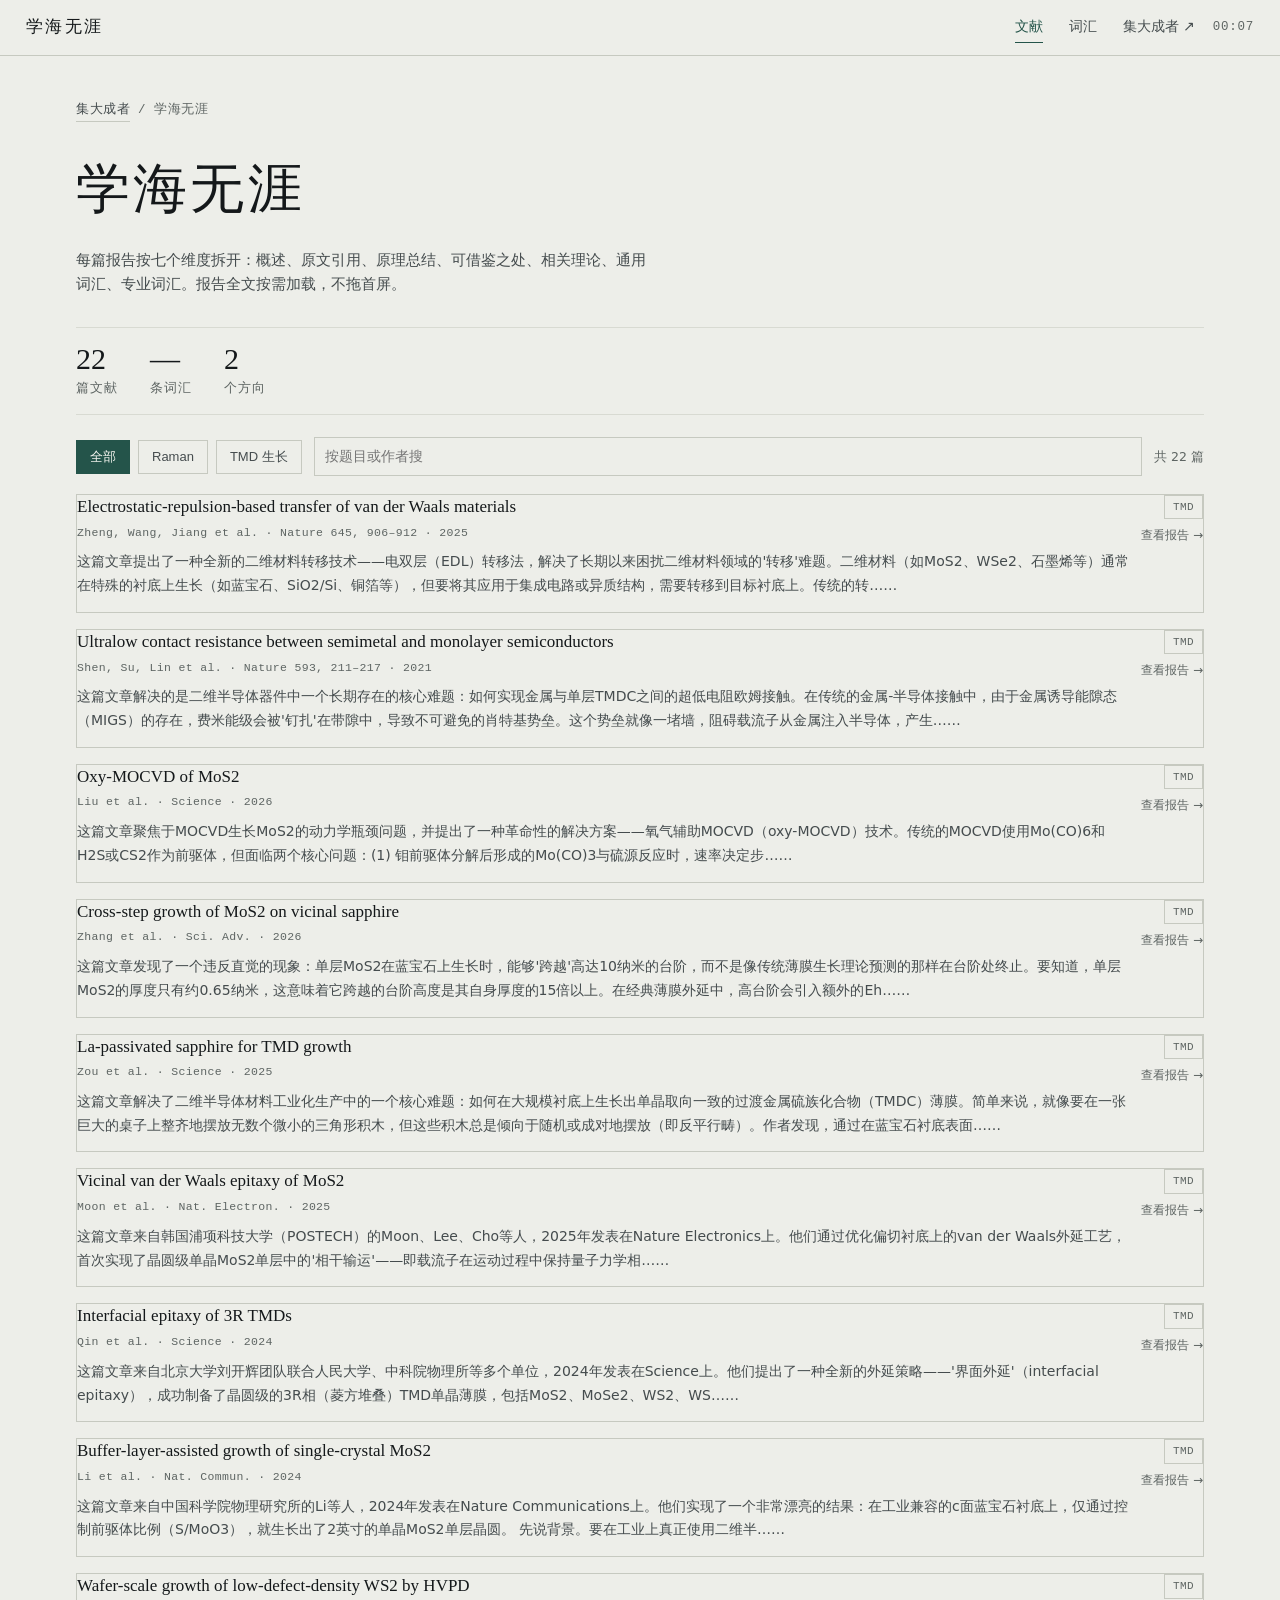
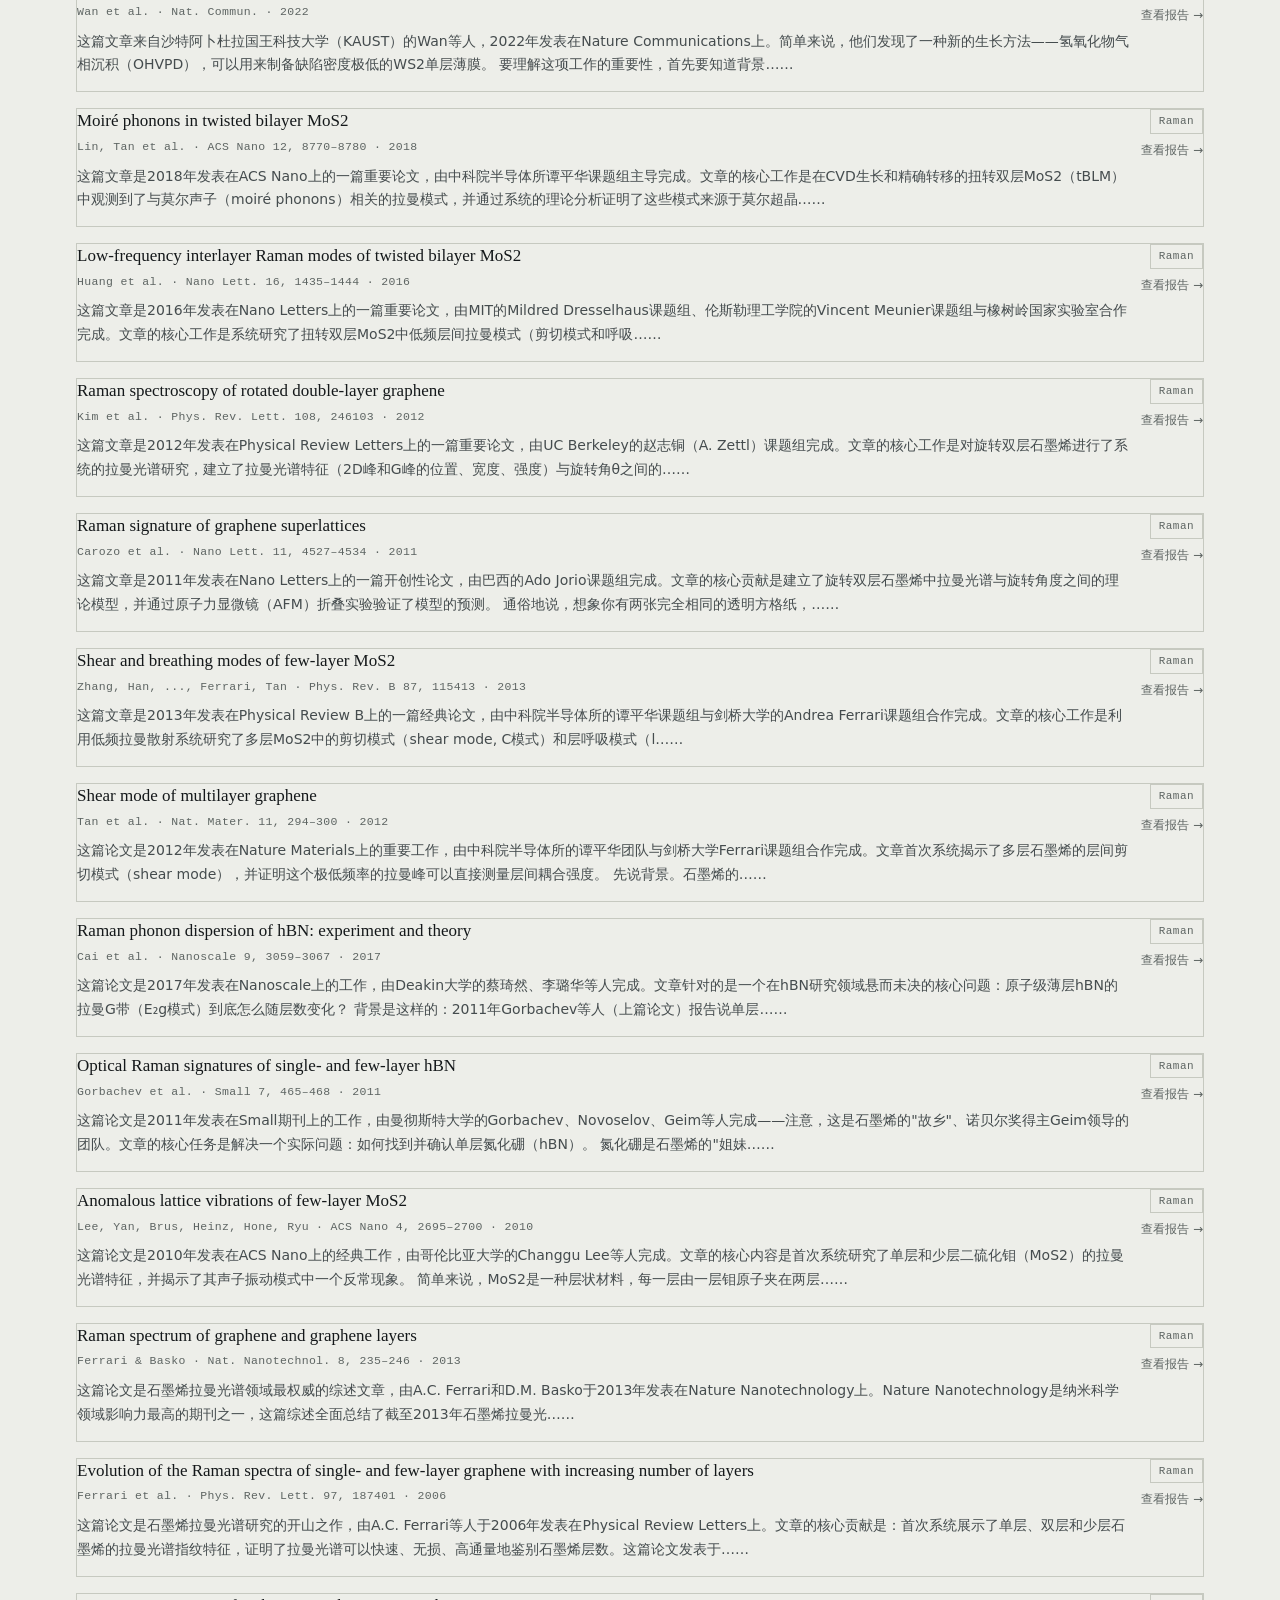
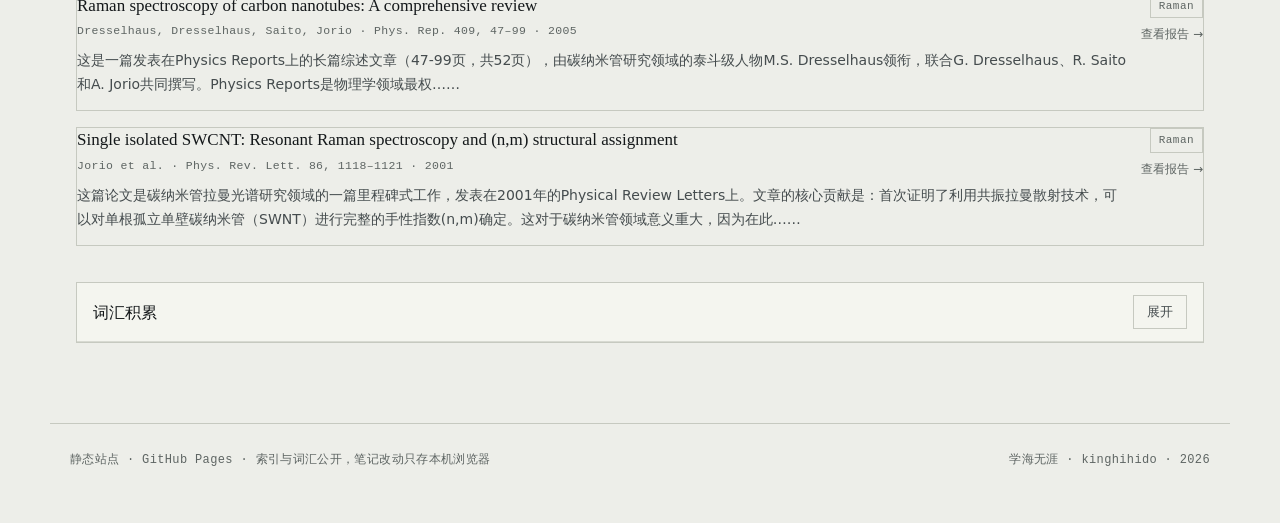
==== index.html @ 9b65ad11 "学海无涯：文献阅读从集大成者独立成站 - papers.json(406KB) 拆为 papers-index.json(15KB) + reports/<id>.json(约20KB/篇) - vo" ====
<!DOCTYPE html>
<html lang="zh-CN">
<head>
<meta charset="utf-8">
<meta name="viewport" content="width=device-width, initial-scale=1">
<title>学海无涯 · 文献阅读</title>
<meta name="description" content="材料方向文献精读报告，七个维度拆一篇论文，附通用与专业词汇积累。">
<link rel="icon" href="data:image/svg+xml,%3Csvg xmlns='http://www.w3.org/2000/svg' viewBox='0 0 32 32'%3E%3Crect width='32' height='32' fill='%2324544a'/%3E%3Crect x='8' y='8' width='16' height='16' fill='none' stroke='%23edeEE9' stroke-width='2'/%3E%3Cpath d='M16 8v16' stroke='%23edeEE9' stroke-width='2'/%3E%3C/svg%3E">
<link rel="stylesheet" href="assets/style.css">
</head>
<body>

<nav class="topbar">
  <a class="brand" href="index.html">学海无涯</a>
  <ul class="nav">
    <li><a href="index.html" aria-current="page">文献</a></li>
    <li><a href="#vocab">词汇</a></li>
    <li><a href="https://kinghihido.github.io/jidacheng/" target="_blank" rel="noopener">集大成者 &#8599;</a></li>
  </ul>
  <span class="topbar-clock" id="navClock">--:--</span>
</nav>

<main class="page">
  <p class="crumb"><a href="https://kinghihido.github.io/jidacheng/" target="_blank" rel="noopener">集大成者</a><span>/</span><span>学海无涯</span></p>
  <h1 class="page-title">学海无涯</h1>
  <p class="page-desc">每篇报告按七个维度拆开：概述、原文引用、原理总结、可借鉴之处、相关理论、通用词汇、专业词汇。报告全文按需加载，不拖首屏。</p>

  <div class="lit-stats" id="stats">
    <div class="lit-stat"><span class="lit-stat-num" id="statPapers">—</span><span class="lit-stat-label">篇文献</span></div>
    <div class="lit-stat"><span class="lit-stat-num" id="statVocab">—</span><span class="lit-stat-label">条词汇</span></div>
    <div class="lit-stat"><span class="lit-stat-num" id="statTopics">—</span><span class="lit-stat-label">个方向</span></div>
  </div>

  <div class="lit-toolbar">
    <div class="chips" id="filters">
      <button class="chip" type="button" data-f="全部" aria-pressed="true">全部</button>
      <button class="chip" type="button" data-f="Raman" aria-pressed="false">Raman</button>
      <button class="chip" type="button" data-f="TMD" aria-pressed="false">TMD 生长</button>
    </div>
    <div class="lit-search">
      <input id="search" type="search" placeholder="按题目或作者搜" aria-label="搜索文献">
    </div>
    <span class="hint" id="total">共 0 篇</span>
  </div>

  <div id="paperList"><p class="hint" style="text-align:center;padding:48px 0">正在取索引……</p></div>

  <section class="vocab-section" id="vocab">
    <div class="vocab-panel-head">
      <h3>词汇积累</h3>
      <button class="chip" type="button" id="vocabToggle" aria-expanded="false">展开</button>
    </div>
    <div class="vocab-panel-body" id="vocabBody" hidden>
      <input id="vocabSearch" type="search" placeholder="搜术语、英文或释义" aria-label="搜索词汇">
      <div id="vocabList"><p class="hint">展开后加载。</p></div>
    </div>
  </section>
</main>

<footer class="foot">
  <p>静态站点 · GitHub Pages · 索引与词汇公开，笔记改动只存本机浏览器</p>
  <p>学海无涯 · kinghihido · 2026</p>
</footer>

<div class="toast" id="toast" role="status" aria-live="polite"></div>

<script>
(function () {
  "use strict";

  /* 本站存储命名空间。旧站（集大成者）用的是 jdc.*，同域下做一次性迁移。 */
  var KEYS = { index: "lit.index", vocab: "lit.vocab", migrated: "lit.migrated" };
  var LEGACY = { papers: "jdc.papers", vocab: "jdc.vocab" };

  var state = { papers: [], vocab: [], loaded: false, filter: "全部", query: "", vocabQuery: "" };

  function pad(n) { return n < 10 ? "0" + n : String(n); }
  function toast(msg) {
    var el = document.getElementById("toast");
    el.textContent = msg; el.classList.add("show");
    clearTimeout(toast._t);
    toast._t = setTimeout(function () { el.classList.remove("show"); }, 2600);
  }
  function store(key, val) { try { localStorage.setItem(key, JSON.stringify(val)); return true; } catch (e) { return false; } }
  function load(key, fb) { try { var v = JSON.parse(localStorage.getItem(key) || "null"); return v === null ? fb : v; } catch (e) { return fb; } }
  function esc(s) { var d = document.createElement("div"); d.textContent = s; return d.innerHTML; }
  function getTag(p) { var id = p.id || ""; return id.indexOf("raman") === 0 ? "Raman" : (id.indexOf("tmd") === 0 ? "TMD" : ""); }

  /* 把旧站的全量数据降级成本站索引（只留元信息），顺带救回词汇 */
  function migrateFromLegacy() {
    if (load(KEYS.migrated, false)) return;
    var old = load(LEGACY.papers, null);
    if (Array.isArray(old) && old.length) {
      store(KEYS.index, old.map(function (p) {
        return {
          id: p.id, title: p.title, meta: p.meta, status: p.status,
          createdAt: p.createdAt, updatedAt: p.updatedAt,
          summary: (p.summary || "").slice(0, 180)
        };
      }));
      /* 旧站的完整正文仍留在原键里，详情页回退时可以读到 */
      toast("已从集大成者接管 " + old.length + " 篇记录");
    }
    var oldVocab = load(LEGACY.vocab, null);
    if (Array.isArray(oldVocab) && oldVocab.length && !load(KEYS.vocab, null)) {
      store(KEYS.vocab, oldVocab);
    }
    store(KEYS.migrated, true);
  }

  function renderStats() {
    document.getElementById("statPapers").textContent = String(state.papers.length || "0");
    document.getElementById("statVocab").textContent = String(state.vocab.length || "—");
    var topics = {};
    state.papers.forEach(function (p) { var t = getTag(p); if (t) topics[t] = 1; });
    document.getElementById("statTopics").textContent = String(Object.keys(topics).length || "—");
  }

  function render() {
    var listEl = document.getElementById("paperList");
    var filtered = state.papers.filter(function (p) {
      var tag = getTag(p);
      var okTag = state.filter === "全部" || tag === state.filter;
      var q = state.query.toLowerCase();
      var okQ = !q || (p.title || "").toLowerCase().indexOf(q) > -1 || (p.meta || "").toLowerCase().indexOf(q) > -1;
      return okTag && okQ;
    }).sort(function (a, b) { return (b.createdAt || 0) - (a.createdAt || 0); });

    document.getElementById("total").textContent = "共 " + state.papers.length + " 篇";
    listEl.textContent = "";

    if (!state.loaded) {
      listEl.innerHTML = '<p class="hint" style="text-align:center;padding:48px 0">正在取索引……</p>';
      return;
    }
    if (!filtered.length) {
      listEl.innerHTML = '<div class="empty"><strong>没有符合条件的</strong><p>换个关键词试试。</p></div>';
      return;
    }

    filtered.forEach(function (paper) {
      var a = document.createElement("a");
      a.href = "report.html?id=" + encodeURIComponent(paper.id);
      a.className = "report-block lit-item";

      var tag = getTag(paper);
      var preview = (paper.summary || "").replace(/\s+/g, " ").trim();
      if (preview.length > 140) preview = preview.slice(0, 140) + "……";

      a.innerHTML =
        '<div class="lit-item-head">' +
          '<div class="lit-item-main">' +
            '<h3 class="report-title">' + esc(paper.title || "无题") + '</h3>' +
            '<div class="report-meta">' + esc(paper.meta || "") + '</div>' +
            (preview ? '<p class="lit-preview">' + esc(preview) + '</p>' : '') +
          '</div>' +
          '<div class="lit-item-side">' +
            (tag ? '<span class="status-tag">' + esc(tag) + '</span>' : '') +
            '<span class="lit-item-go">查看报告 &rarr;</span>' +
          '</div>' +
        '</div>';
      listEl.appendChild(a);
    });
  }

  function renderVocab() {
    var listEl = document.getElementById("vocabList");
    listEl.textContent = "";
    if (!state.vocab.length) { listEl.innerHTML = '<p class="hint">还没有词汇记录。</p>'; return; }
    var q = state.vocabQuery.toLowerCase();
    var filtered = state.vocab.filter(function (v) {
      if (!q) return true;
      return (v.term || "").toLowerCase().indexOf(q) > -1 ||
             (v.english || "").toLowerCase().indexOf(q) > -1 ||
             (v.definition || "").toLowerCase().indexOf(q) > -1;
    });
    if (!filtered.length) { listEl.innerHTML = '<p class="hint">没有找到匹配的词汇</p>'; return; }
    var table = document.createElement("table");
    table.className = "vocab-table";
    table.innerHTML = "<thead><tr><th>术语</th><th>English</th><th>释义</th><th>分类</th></tr></thead>";
    var tbody = document.createElement("tbody");
    filtered.forEach(function (v) {
      var tr = document.createElement("tr");
      tr.innerHTML = '<td class="vocab-term">' + esc(v.term) + '</td><td class="vocab-en">' + esc(v.english) + '</td><td>' + esc(v.definition) + '</td><td><span class="status-tag">' + esc(v.category || "") + '</span></td>';
      tbody.appendChild(tr);
    });
    table.appendChild(tbody);
    listEl.appendChild(table);
  }

  /* 词汇按需加载：只有展开面板才取 vocab.json */
  function ensureVocab() {
    if (state.vocab.length) { renderVocab(); return; }
    var cached = load(KEYS.vocab, null);
    if (Array.isArray(cached) && cached.length) {
      state.vocab = cached; renderVocab(); renderStats(); return;
    }
    document.getElementById("vocabList").innerHTML = '<p class="hint">正在取词汇表……</p>';
    fetch("vocab.json").then(function (r) { return r.ok ? r.json() : null; }).then(function (data) {
      if (Array.isArray(data) && data.length) {
        state.vocab = data; store(KEYS.vocab, data);
        renderVocab(); renderStats();
      } else {
        document.getElementById("vocabList").innerHTML = '<p class="hint">没有可用的词汇表。</p>';
      }
    }).catch(function () {
      document.getElementById("vocabList").innerHTML = '<p class="hint">词汇表取不到，用 file:// 打开会被浏览器拦住，请起个本地服务。</p>';
    });
  }

  document.getElementById("filters").addEventListener("click", function (e) {
    var btn = e.target.closest(".chip"); if (!btn) return;
    state.filter = btn.getAttribute("data-f");
    Array.prototype.forEach.call(this.querySelectorAll(".chip"), function (c) { c.setAttribute("aria-pressed", String(c === btn)); });
    render();
  });
  document.getElementById("search").addEventListener("input", function () { state.query = this.value; render(); });
  document.getElementById("vocabSearch").addEventListener("input", function () { state.vocabQuery = this.value; renderVocab(); });

  document.getElementById("vocabToggle").addEventListener("click", function () {
    var body = document.getElementById("vocabBody");
    var open = body.hasAttribute("hidden");
    if (open) body.removeAttribute("hidden"); else body.setAttribute("hidden", "");
    this.setAttribute("aria-expanded", String(open));
    this.textContent = open ? "收起" : "展开";
    if (open) ensureVocab();
  });

  /* 带 #vocab 进来时直接展开 */
  if (location.hash === "#vocab") {
    document.getElementById("vocabBody").removeAttribute("hidden");
    document.getElementById("vocabToggle").setAttribute("aria-expanded", "true");
    document.getElementById("vocabToggle").textContent = "收起";
  }

  (function () { var d = new Date(); document.getElementById("navClock").textContent = pad(d.getHours()) + ":" + pad(d.getMinutes()); })();

  migrateFromLegacy();
  state.papers = load(KEYS.index, []);
  if (!Array.isArray(state.papers)) state.papers = [];
  if (state.papers.length) state.loaded = true;

  renderStats();
  render();

  /* 索引只有 15KB，每次都取，保证加新文献后刷新即可同步 */
  fetch("papers-index.json").then(function (r) { return r.ok ? r.json() : null; }).then(function (data) {
    if (Array.isArray(data)) {
      state.papers = data; state.loaded = true;
      store(KEYS.index, data);
      render(); renderStats();
    }
  }).catch(function () {
    if (!state.papers.length) {
      document.getElementById("paperList").innerHTML =
        '<div class="empty"><strong>索引没取到</strong><p>用 file:// 直接打开会被浏览器拦住请求，起个本地服务再访问即可。</p></div>';
    }
  });
})();
</script>
</body>
</html>
---- assets/style.css ----
/* ============================================================
   集大成者 · 个人档案总台
   纸色为底，宋体为骨，发丝线分格。全部页面共用。
   ============================================================ */

:root {
  --paper: #edeEE9;
  --paper-2: #e3e5de;
  --panel: #f4f5ef;
  --ink: #14181a;
  --ink-1: #1c2124;
  --ink-2: #454c4e;
  --ink-3: #5e6563;
  --bg-warm: #faf9f6;
  --rule: #c6c9c0;
  --rule-soft: #d8dad2;
  --accent: #24544a;
  --accent-deep: #1b443c;
  --seal: #8e3a27;

  --serif: "Songti SC", "STSong", "Noto Serif SC", "SimSun", "Times New Roman", serif;
  --sans: "PingFang SC", "Microsoft YaHei UI", "Microsoft YaHei", "Segoe UI", system-ui, sans-serif;
  --mono: "Consolas", "SFMono-Regular", "Menlo", monospace;
}

*, *::before, *::after { box-sizing: border-box; }

html { -webkit-text-size-adjust: 100%; }

body {
  margin: 0;
  background: var(--paper);
  color: var(--ink);
  font-family: var(--sans);
  font-size: 15px;
  line-height: 1.7;
  -webkit-font-smoothing: antialiased;
}

a { color: var(--ink); }

:focus-visible {
  outline: 2px solid var(--accent);
  outline-offset: 2px;
}

/* ---------- 顶栏 ---------- */

.topbar {
  position: sticky;
  top: 0;
  z-index: 20;
  display: flex;
  align-items: center;
  gap: 18px;
  padding: 11px 18px;
  background: rgba(237, 238, 233, 0.94);
  -webkit-backdrop-filter: blur(6px);
  backdrop-filter: blur(6px);
  border-bottom: 1px solid var(--rule);
}

.brand {
  font-family: var(--serif);
  font-size: 17px;
  letter-spacing: 0.14em;
  text-decoration: none;
  color: var(--ink);
  white-space: nowrap;
  flex: 0 0 auto;
}

.nav {
  display: flex;
  gap: 20px;
  list-style: none;
  margin: 0;
  padding: 0;
  overflow-x: auto;
  scrollbar-width: none;
  flex: 1 1 auto;
  min-width: 0;
}
.nav::-webkit-scrollbar { display: none; }

.nav a {
  display: inline-block;
  font-size: 14px;
  color: var(--ink-2);
  text-decoration: none;
  padding: 3px 0;
  border-bottom: 1px solid transparent;
  white-space: nowrap;
}
.nav a:hover { color: var(--ink); border-bottom-color: var(--ink); }
.nav a[aria-current="page"] { color: var(--accent); border-bottom-color: var(--accent); }

.topbar-clock {
  display: none;
  font-family: var(--mono);
  font-size: 12.5px;
  color: var(--ink-3);
  letter-spacing: 0.06em;
  flex: 0 0 auto;
}

/* ---------- 刊头 ---------- */

.hero {
  position: relative;
  padding: 52px 20px 40px;
  border-bottom: 1px solid var(--rule);
  overflow: hidden;
}

.hero::before {
  content: "";
  position: absolute;
  inset: 0;
  background-image: repeating-linear-gradient(90deg, var(--rule) 0 1px, transparent 1px 72px);
  opacity: 0.5;
  pointer-events: none;
  -webkit-mask-image: linear-gradient(180deg, rgba(0, 0, 0, 0.9), rgba(0, 0, 0, 0) 86%);
  mask-image: linear-gradient(180deg, rgba(0, 0, 0, 0.9), rgba(0, 0, 0, 0) 86%);
}

.hero-inner {
  position: relative;
  max-width: 1180px;
  margin: 0 auto;
}

.dateline {
  display: flex;
  flex-wrap: wrap;
  align-items: center;
  gap: 10px;
  margin: 0 0 20px;
  font-family: var(--mono);
  font-size: 12.5px;
  letter-spacing: 0.06em;
  color: var(--ink-3);
}
.dateline .sep { color: var(--rule); }

.wordmark {
  font-family: var(--serif);
  font-weight: 400;
  font-size: clamp(44px, 10.5vw, 100px);
  line-height: 1.04;
  letter-spacing: 0.09em;
  text-indent: 0.04em;
  margin: 0 0 18px;
}

.lede {
  max-width: 34em;
  margin: 0 0 34px;
  font-size: 15.5px;
  color: var(--ink-2);
}

.hero-meta {
  display: grid;
  grid-template-columns: repeat(2, 1fr);
  border-top: 1px solid var(--rule);
  border-bottom: 1px solid var(--rule);
}

.meta-cell {
  display: flex;
  flex-direction: column;
  gap: 2px;
  padding: 14px 0;
  border-left: 1px solid var(--rule);
  padding-left: 16px;
  min-width: 0;
}
.meta-cell:nth-child(2n + 1) { border-left: none; padding-left: 0; }

.meta-k {
  font-size: 12.5px;
  color: var(--ink-3);
  letter-spacing: 0.05em;
}
.meta-v {
  font-family: var(--serif);
  font-size: 26px;
  line-height: 1.15;
}
.meta-v small { font-size: 13px; color: var(--ink-3); margin-left: 4px; font-family: var(--sans); }

/* ---------- 五个模块 ---------- */

.panels {
  display: grid;
  grid-template-columns: 1fr;
  gap: 1px;
  background: var(--rule);
  border-bottom: 1px solid var(--rule);
}

.panel {
  background: var(--panel);
  padding: 26px 20px 28px;
  display: flex;
  flex-direction: column;
  min-width: 0;
}

.panel-top {
  display: flex;
  align-items: baseline;
  justify-content: space-between;
  gap: 12px;
  margin-bottom: 16px;
}

.kicker {
  font-family: var(--serif);
  font-size: 13px;
  letter-spacing: 0.24em;
  color: var(--accent);
}

.stat {
  font-family: var(--mono);
  font-size: 12px;
  color: var(--ink-3);
  white-space: nowrap;
}

.panel-title {
  font-family: var(--serif);
  font-weight: 400;
  font-size: clamp(23px, 3.2vw, 30px);
  letter-spacing: 0.05em;
  margin: 0 0 10px;
}

.panel-desc {
  margin: 0 0 20px;
  max-width: 32em;
  font-size: 14.5px;
  color: var(--ink-2);
}

.panel-body {
  flex: 1 1 auto;
  display: flex;
  flex-direction: column;
  gap: 14px;
  min-width: 0;
}

.enter {
  align-self: flex-start;
  margin-top: 22px;
  font-size: 14px;
  color: var(--ink);
  text-decoration: none;
  border-bottom: 1px solid var(--rule);
  padding-bottom: 2px;
}
.enter:hover { color: var(--accent); border-bottom-color: var(--accent); }

/* 创作：稿纸 */
.paper-block {
  flex: 1 1 auto;
  min-height: 132px;
  background-image: repeating-linear-gradient(180deg, transparent 0 31px, var(--rule-soft) 31px 32px);
}
.paper-lines {
  margin: 0;
  padding: 0;
  font-family: var(--serif);
  font-size: 16.5px;
  line-height: 32px;
  color: var(--ink-2);
  overflow-wrap: anywhere;
}
.paper-lines em { font-style: normal; color: var(--ink-3); }
.paper-meta {
  font-family: var(--mono);
  font-size: 11.5px;
  color: var(--ink-3);
  letter-spacing: 0.04em;
  margin: 10px 0 0;
}

/* 摄影 */
.photo-figure { margin: 0; display: flex; flex-direction: column; flex: 1 1 auto; min-height: 0; }
.photo-frame {
  position: relative;
  flex: 1 1 auto;
  min-height: 250px;
  background: var(--paper-2);
  overflow: hidden;
}
.photo-frame img {
  position: absolute;
  inset: 0;
  display: block;
  width: 100%;
  height: 100%;
  object-fit: cover;
  object-position: center 42%;
}
.photo-cap {
  display: flex;
  justify-content: space-between;
  gap: 10px;
  margin-top: 8px;
  font-family: var(--mono);
  font-size: 11.5px;
  color: var(--ink-3);
}

/* 课表 */
.course-list { display: flex; flex-direction: column; }

/* 学习站入口 */
.site-list { display: flex; flex-direction: column; }
.site-row {
  display: flex;
  align-items: center;
  justify-content: space-between;
  gap: 14px;
  padding: 11px 0;
  border-top: 1px solid var(--rule-soft);
  text-decoration: none;
  color: var(--ink);
  min-height: 44px;
}
.site-row:first-child { border-top: none; padding-top: 0; }
.site-mark {
  flex: 0 0 auto;
  width: 26px;
  height: 26px;
  display: inline-flex;
}
.site-mark svg {
  width: 100%;
  height: 100%;
  display: block;
  border-radius: 6px;
}
.site-name {
  font-family: var(--serif);
  font-size: 16.5px;
  letter-spacing: 0.04em;
  flex: 0 0 auto;
}
.site-desc {
  font-size: 12.5px;
  color: var(--ink-3);
  text-align: right;
  flex: 1 1 auto;
  min-width: 0;
}
.site-row:hover .site-name {
  color: var(--accent);
  text-decoration: underline;
  text-underline-offset: 3px;
}
.site-row .site-out {
  font-family: var(--mono);
  font-size: 12px;
  color: var(--ink-3);
  flex: 0 0 auto;
}

/* 内页里更大的学习站条目 */
.site-list--big .site-row {
  padding: 16px 0;
  gap: 18px;
}
.site-list--big .site-name { font-size: 21px; }
.site-list--big .site-desc { font-size: 13px; max-width: 24em; }
.site-list--big .site-mark { width: 34px; height: 34px; }
.site-list--big .site-mark svg { border-radius: 8px; }
.site-list--big .site-row:hover .site-out { color: var(--accent); }

/* 总台上放大的本科学习站卡片 */
.site-grid {
  display: grid;
  grid-template-columns: repeat(4, 1fr);
  gap: 1px;
  background: var(--rule);
  border: 1px solid var(--rule);
}
.site-card {
  display: flex;
  align-items: center;
  gap: 16px;
  padding: 18px 20px;
  background: var(--panel);
  text-decoration: none;
  color: var(--ink);
  min-width: 0;
}
.site-card-body {
  display: flex;
  flex-direction: column;
  gap: 3px;
  min-width: 0;
}
.site-card-mark {
  flex: 0 0 auto;
  width: 44px;
  height: 44px;
}
.site-card-mark svg {
  width: 100%;
  height: 100%;
  display: block;
  border-radius: 10px;
}
.site-card-name {
  font-family: var(--serif);
  font-size: 19px;
  letter-spacing: 0.04em;
}
.site-card-desc {
  font-size: 13px;
  color: var(--ink-3);
}
.site-card:hover .site-card-name {
  color: var(--accent);
  text-decoration: underline;
  text-underline-offset: 3px;
}
.course-row {
  display: flex;
  align-items: baseline;
  justify-content: space-between;
  gap: 10px;
  padding: 7px 0;
  font-size: 14px;
  border-top: 1px solid var(--rule-soft);
}
.course-row:first-child { border-top: none; padding-top: 0; }
.course-row .course-no {
  font-family: var(--mono);
  font-size: 11.5px;
  color: var(--ink-3);
  white-space: nowrap;
}

/* 文献计数 */
.lit-stats {
  display: grid;
  grid-template-columns: repeat(3, 1fr);
  gap: 14px;
  border-top: 1px solid var(--rule-soft);
  padding-top: 14px;
}
.lit-num {
  font-family: var(--serif);
  font-size: 30px;
  line-height: 1.1;
}
.lit-k { font-size: 12.5px; color: var(--ink-3); margin-top: 2px; }

.panel-note {
  margin: auto 0 0;
  padding-top: 12px;
  border-top: 1px solid var(--rule-soft);
  font-size: 13px;
  line-height: 1.8;
  color: var(--ink-3);
}

/* 打卡点 */
.habit-dots { display: flex; flex-wrap: wrap; gap: 8px 16px; }
.dot-chip {
  display: inline-flex;
  align-items: center;
  gap: 7px;
  font-size: 13.5px;
  color: var(--ink-2);
}
.dot-mark {
  width: 11px;
  height: 11px;
  border: 1px solid var(--ink-3);
  background: transparent;
  flex: 0 0 auto;
}
.dot-mark.on { background: var(--accent); border-color: var(--accent); }

/* 总台上的近七天小格 */
.mini-wrap { flex: 0 0 auto; }
.mini-label {
  margin: 0 0 6px;
  font-family: var(--mono);
  font-size: 11px;
  letter-spacing: 0.06em;
  color: var(--ink-3);
}
.mini-week {
  display: grid;
  grid-template-columns: repeat(7, 1fr);
  gap: 3px;
  width: 180px;
}
.mini-week span {
  display: block;
  height: 13px;
  background: var(--paper);
  border: 1px solid var(--rule);
}
.mini-week span.on { background: var(--accent); border-color: var(--accent); }

/* ---------- 内页 ---------- */

.page {
  max-width: 1180px;
  margin: 0 auto;
  padding: 34px 20px 72px;
}

.crumb {
  margin: 0 0 22px;
  font-family: var(--mono);
  font-size: 12.5px;
  color: var(--ink-3);
  letter-spacing: 0.04em;
  display: flex;
  gap: 8px;
  flex-wrap: wrap;
}
.crumb a {
  color: var(--ink-2);
  text-decoration: none;
  border-bottom: 1px solid var(--rule);
}
.crumb a:hover { color: var(--accent); border-bottom-color: var(--accent); }

.page-title {
  font-family: var(--serif);
  font-weight: 400;
  font-size: clamp(32px, 6vw, 54px);
  letter-spacing: 0.06em;
  margin: 0 0 12px;
}

.page-desc {
  max-width: 40em;
  margin: 0 0 30px;
  color: var(--ink-2);
  font-size: 14.5px;
}

.work {
  display: grid;
  grid-template-columns: 1fr;
  gap: 1px;
  background: var(--rule);
  border: 1px solid var(--rule);
}

.work-cell {
  background: var(--panel);
  padding: 22px 20px 26px;
  min-width: 0;
}

.cell-head {
  display: flex;
  align-items: baseline;
  justify-content: space-between;
  gap: 12px;
  margin-bottom: 16px;
  flex-wrap: wrap;
}
.cell-title {
  font-family: var(--serif);
  font-weight: 400;
  font-size: 17px;
  letter-spacing: 0.04em;
  margin: 0;
}

/* 表单 */
.field { display: flex; flex-direction: column; gap: 6px; margin-bottom: 14px; }
.field > label { font-size: 13px; color: var(--ink-3); }

input[type="text"], input[type="search"], input[type="url"], select, textarea {
  width: 100%;
  font-family: var(--sans);
  font-size: 16px;
  line-height: 1.6;
  color: var(--ink);
  background: var(--paper);
  border: 1px solid var(--rule);
  border-radius: 0;
  padding: 10px 12px;
  -webkit-appearance: none;
  appearance: none;
}
select {
  background-image: linear-gradient(45deg, transparent 50%, var(--ink-3) 50%), linear-gradient(135deg, var(--ink-3) 50%, transparent 50%);
  background-position: calc(100% - 17px) 19px, calc(100% - 12px) 19px;
  background-size: 5px 5px, 5px 5px;
  background-repeat: no-repeat;
  padding-right: 34px;
}
textarea {
  font-family: var(--serif);
  font-size: 16px;
  line-height: 1.95;
  min-height: 44vh;
  resize: vertical;
}

.toolbar {
  display: flex;
  align-items: center;
  justify-content: space-between;
  gap: 12px;
  flex-wrap: wrap;
  margin-top: 12px;
}
.toolbar-end { display: flex; gap: 8px; flex-wrap: wrap; }

.btn {
  font-family: var(--sans);
  font-size: 14px;
  line-height: 1.4;
  padding: 9px 18px;
  min-height: 40px;
  background: var(--accent);
  color: #f4f5ef;
  border: 1px solid var(--accent);
  border-radius: 0;
  cursor: pointer;
}
.btn:hover { background: var(--accent-deep); border-color: var(--accent-deep); }

.btn-ghost {
  background: transparent;
  color: var(--ink);
  border: 1px solid var(--rule);
}
.btn-ghost:hover { background: transparent; border-color: var(--ink-2); color: var(--ink); }

.hint { font-size: 12.5px; color: var(--ink-3); }

/* 列表 */
.entry {
  display: flex;
  align-items: flex-start;
  justify-content: space-between;
  gap: 12px;
  padding: 12px 0;
  border-top: 1px solid var(--rule-soft);
}
.entry:first-child { border-top: none; padding-top: 0; }
.entry-main { min-width: 0; flex: 1 1 auto; }
.entry-open {
  display: block;
  width: 100%;
  text-align: left;
  padding: 0;
  background: none;
  border: none;
  cursor: pointer;
  font-family: var(--serif);
  font-size: 16.5px;
  line-height: 1.5;
  color: var(--ink);
  overflow-wrap: anywhere;
}
.entry-open:hover { color: var(--accent); }
.entry-meta {
  margin-top: 3px;
  font-family: var(--mono);
  font-size: 11.5px;
  color: var(--ink-3);
  letter-spacing: 0.03em;
}
.entry-actions { flex: 0 0 auto; display: flex; gap: 2px; }
.entry-actions button {
  font-size: 12.5px;
  color: var(--ink-3);
  background: none;
  border: none;
  cursor: pointer;
  padding: 6px 6px;
  min-height: 32px;
}
.entry-actions button:hover { color: var(--seal); text-decoration: underline; }

.empty {
  padding: 26px 0 8px;
  font-size: 14px;
  color: var(--ink-3);
  border-top: 1px solid var(--rule-soft);
}
.empty strong {
  display: block;
  margin-bottom: 6px;
  font-family: var(--serif);
  font-weight: 400;
  font-size: 18px;
  color: var(--ink-2);
}
.empty p { margin: 0; max-width: 32em; }

/* 相册 */
.gallery {
  display: grid;
  grid-template-columns: repeat(2, 1fr);
  gap: 1px;
  background: var(--rule);
  border: 1px solid var(--rule);
}
.shot { background: var(--panel); margin: 0; padding: 10px; min-width: 0; }
.shot img {
  display: block;
  width: 100%;
  aspect-ratio: 3 / 2;
  object-fit: cover;
  background: var(--paper-2);
}
.shot-bar {
  display: flex;
  align-items: center;
  justify-content: space-between;
  gap: 8px;
  margin-top: 8px;
  font-family: var(--mono);
  font-size: 11.5px;
  color: var(--ink-3);
}

/* 筛选片 */
.chips { display: flex; flex-wrap: wrap; gap: 8px; }
.chip {
  font-size: 13px;
  padding: 6px 13px;
  min-height: 34px;
  color: var(--ink-2);
  background: transparent;
  border: 1px solid var(--rule);
  border-radius: 0;
  cursor: pointer;
}
.chip:hover { border-color: var(--ink-2); }
.chip[aria-pressed="true"] { background: var(--accent); border-color: var(--accent); color: #f4f5ef; }

/* 习惯表 */
.table-wrap { overflow-x: auto; }
.habit-table {
  width: 100%;
  border-collapse: collapse;
  font-size: 13.5px;
}
.habit-table th, .habit-table td {
  padding: 9px 4px;
  text-align: center;
  border-top: 1px solid var(--rule-soft);
  white-space: nowrap;
}
.habit-table thead th {
  font-family: var(--mono);
  font-size: 11.5px;
  font-weight: 400;
  color: var(--ink-3);
  letter-spacing: 0.03em;
  border-top: none;
}
.habit-table th:first-child, .habit-table td:first-child {
  text-align: left;
  padding-left: 0;
  font-size: 14px;
  color: var(--ink-2);
  width: 34%;
}
.cell-mark {
  display: inline-block;
  width: 15px;
  height: 15px;
  border: 1px solid var(--rule);
  background: var(--paper);
  vertical-align: middle;
}
.cell-mark.on { background: var(--accent); border-color: var(--accent); }

.habit-toggle {
  display: flex;
  align-items: center;
  gap: 11px;
  padding: 10px 0;
  min-height: 44px;
  border-top: 1px solid var(--rule-soft);
  cursor: pointer;
  font-size: 15px;
  color: var(--ink);
}
.habit-toggle:first-of-type { border-top: none; }
.habit-toggle input[type="checkbox"] {
  width: 18px;
  height: 18px;
  accent-color: var(--accent);
  flex: 0 0 auto;
}

.summary-grid {
  display: grid;
  grid-template-columns: repeat(2, 1fr);
  gap: 1px;
  background: var(--rule-soft);
  margin-bottom: 4px;
}
.summary-cell { background: var(--panel); padding: 12px 0 12px 12px; }
.summary-cell .lit-num { font-size: 26px; }

/* 接入位 */
.slot {
  border: 1px dashed var(--rule);
  padding: 22px 18px;
  background: var(--paper);
}
.slot p { margin: 0 0 10px; font-size: 14px; color: var(--ink-3); }
.slot p:last-child { margin-bottom: 0; }

.cell-flex { display: flex; flex-direction: column; }
.slot-grow {
  flex: 1 1 auto;
  display: flex;
  flex-direction: column;
  justify-content: center;
  min-height: 160px;
}

/* 内嵌三格 */
.sub-grid {
  display: grid;
  grid-template-columns: 1fr;
  gap: 1px;
  background: var(--rule);
  border: 1px solid var(--rule);
}
.sub-cell { background: var(--panel); padding: 18px 18px 20px; min-width: 0; }
.sub-cell .empty { border-top: none; padding-top: 0; }

/* 页脚 */
.foot {
  max-width: 1180px;
  margin: 0 auto;
  padding: 26px 20px 52px;
  display: flex;
  flex-wrap: wrap;
  gap: 8px 24px;
  justify-content: space-between;
  font-family: var(--mono);
  font-size: 12px;
  letter-spacing: 0.03em;
  color: var(--ink-3);
  border-top: 1px solid var(--rule);
}
.foot p { margin: 0; }

/* 提示条 */
.notice {
  margin: 0 0 22px;
  padding: 10px 14px;
  border: 1px solid var(--seal);
  color: var(--seal);
  font-size: 13px;
  line-height: 1.7;
}
.notice strong { font-weight: 400; font-family: var(--serif); }

.toast {
  position: fixed;
  left: 50%;
  bottom: 26px;
  z-index: 60;
  transform: translate(-50%, 14px);
  padding: 10px 18px;
  font-size: 13.5px;
  color: var(--panel);
  background: var(--ink);
  opacity: 0;
  pointer-events: none;
  transition: opacity 0.22s ease, transform 0.22s ease;
  max-width: 88vw;
}
.toast.show { opacity: 1; transform: translate(-50%, 0); }

/* ---------- 断点 ---------- */

/* 小屏：站标收紧保留，不再整体消失 */
@media (max-width: 559px) {
  .brand { font-size: 15px; letter-spacing: 0.08em; flex: 0 0 auto; }
  .nav { gap: 14px; }
  .site-grid { grid-template-columns: 1fr; }
  .site-card { padding: 14px 16px; gap: 12px; }
  .site-card-mark { width: 36px; height: 36px; }
}

@media (min-width: 700px) {
  .topbar { padding: 12px 26px; }
  .topbar-clock { display: block; }
  .nav { justify-content: flex-end; gap: 26px; }

  .hero { padding: 64px 26px 46px; }
  .hero-meta { grid-template-columns: repeat(4, 1fr); }
  .meta-cell:nth-child(2n + 1) { border-left: 1px solid var(--rule); padding-left: 20px; }
  .meta-cell:first-child { border-left: none; padding-left: 0; }
  .meta-cell { padding: 16px 0 16px 20px; }

  .panel { padding: 30px 28px 32px; }
  .page { padding: 44px 26px 80px; }
  .work-cell { padding: 26px 24px 30px; }
  .gallery { grid-template-columns: repeat(3, 1fr); }
  .sub-grid { grid-template-columns: repeat(3, 1fr); }
}

@media (min-width: 860px) {
  .panels { grid-template-columns: repeat(2, 1fr); }
  .panel--study { grid-column: span 2; }
  .panel--daily { grid-column: span 2; }
  .work { grid-template-columns: 1.05fr 0.95fr; }
}

@media (min-width: 1120px) {
  .panels { grid-template-columns: repeat(12, 1fr); }
  .panel--study { grid-column: span 12; }
  .panel--lit { grid-column: span 5; }
  .panel--daily { grid-column: span 7; }
  .panel--outbound { grid-column: span 7; }
  .panel--photo { grid-column: span 5; }
  .panel--daily .panel-body { flex-direction: row; align-items: center; flex-wrap: wrap; gap: 28px; }
  .panel-title { font-size: 30px; }

  /* 文献在窄列里改成竖排台账 */
  .panel--lit .lit-stats { grid-template-columns: 1fr; gap: 0; }
  .panel--lit .lit-stats > div {
    display: flex;
    align-items: baseline;
    justify-content: space-between;
    padding: 9px 0;
    border-top: 1px solid var(--rule-soft);
  }
  .panel--lit .lit-stats > div:first-child { border-top: none; padding-top: 0; }
  .panel--lit .lit-k { order: -1; margin: 0; }
}

@media (prefers-reduced-motion: reduce) {
  *, *::before, *::after {
    animation-duration: 0.01ms !important;
    transition-duration: 0.01ms !important;
  }
}

/* ============================================================
   文献模块升级 · 上传区 / 报告 / 词汇表 / 设置
   ============================================================ */

/* 上传区 */
.upload-zone {
  border: 2px dashed var(--rule);
  padding: 36px 20px;
  text-align: center;
  cursor: pointer;
  transition: border-color 0.2s, background 0.2s;
  margin-bottom: 24px;
  background: var(--paper);
}
.upload-zone:hover,
.upload-zone.dragover {
  border-color: var(--accent);
  background: var(--panel);
}
.upload-zone p {
  margin: 0;
  font-size: 14px;
  color: var(--ink-3);
}
.upload-zone .upload-main {
  font-family: var(--serif);
  font-size: 18px;
  color: var(--ink-2);
  margin-bottom: 6px;
}
.upload-zone input[type="file"] { display: none; }

/* 进度条 */
.progress-bar {
  height: 3px;
  background: var(--rule-soft);
  margin-bottom: 20px;
  overflow: hidden;
  display: none;
}
.progress-bar.active { display: block; }
.progress-fill {
  height: 100%;
  background: var(--accent);
  width: 0;
  transition: width 0.3s;
}

/* 报告区块 */
.report-block {
  border: 1px solid var(--rule);
  margin-bottom: 16px;
}
.report-head {
  display: flex;
  align-items: flex-start;
  justify-content: space-between;
  gap: 12px;
  padding: 16px 18px;
  background: var(--panel);
  border-bottom: 1px solid var(--rule-soft);
}
.report-title {
  font-family: var(--serif);
  font-size: 17px;
  font-weight: 400;
  margin: 0;
  color: var(--ink);
  line-height: 1.4;
}
.report-meta {
  font-family: var(--mono);
  font-size: 11.5px;
  color: var(--ink-3);
  margin-top: 4px;
  letter-spacing: 0.03em;
}
.report-actions {
  display: flex;
  gap: 4px;
  flex-shrink: 0;
}
.report-actions button {
  font-size: 12px;
  color: var(--ink-3);
  background: none;
  border: 1px solid var(--rule);
  padding: 4px 10px;
  cursor: pointer;
  font-family: var(--sans);
}
.report-actions button:hover {
  color: var(--ink);
  border-color: var(--ink-3);
}
.report-actions button.danger:hover {
  color: var(--seal);
  border-color: var(--seal);
}
.report-body {
  padding: 18px;
  display: none;
}
.report-body.open { display: block; }

.report-section { margin-bottom: 20px; }
.report-section:last-child { margin-bottom: 0; }
.report-section h4 {
  font-family: var(--serif);
  font-size: 14px;
  font-weight: 400;
  color: var(--accent);
  letter-spacing: 0.08em;
  margin: 0 0 8px;
  padding-bottom: 6px;
  border-bottom: 1px solid var(--rule-soft);
}
.report-section p,
.report-section div {
  font-size: 14px;
  line-height: 1.85;
  color: var(--ink-2);
  margin: 0;
  white-space: pre-wrap;
  word-wrap: break-word;
}
.report-section blockquote {
  border-left: 3px solid var(--accent);
  padding: 6px 14px;
  margin: 8px 0;
  color: var(--ink-2);
  font-size: 13.5px;
  line-height: 1.8;
  background: var(--paper);
}

/* 词汇表 */
.vocab-table {
  width: 100%;
  border-collapse: collapse;
  font-size: 13px;
  margin-top: 8px;
}
.vocab-table th {
  font-family: var(--mono);
  font-size: 11px;
  font-weight: 400;
  color: var(--ink-3);
  letter-spacing: 0.06em;
  text-align: left;
  padding: 6px 8px;
  border-bottom: 1px solid var(--rule);
}
.vocab-table td {
  padding: 7px 8px;
  border-bottom: 1px solid var(--rule-soft);
  color: var(--ink-2);
  vertical-align: top;
}
.vocab-table tr:last-child td { border-bottom: none; }
.vocab-table .vocab-term {
  font-family: var(--serif);
  color: var(--ink);
  font-size: 14px;
}
.vocab-table .vocab-en {
  font-family: var(--mono);
  font-size: 11.5px;
  color: var(--ink-3);
}

/* 全局词汇面板 */
.vocab-panel {
  border: 1px solid var(--rule);
  margin-top: 24px;
}
.vocab-panel-head {
  display: flex;
  align-items: center;
  justify-content: space-between;
  padding: 12px 16px;
  background: var(--panel);
  border-bottom: 1px solid var(--rule-soft);
}
.vocab-panel-head h3 {
  font-family: var(--serif);
  font-size: 16px;
  font-weight: 400;
  margin: 0;
}
.vocab-panel-body { padding: 14px 16px; }
.vocab-filter {
  display: flex;
  gap: 6px;
  margin-bottom: 12px;
  flex-wrap: wrap;
}

/* 设置弹窗 */
.modal-overlay {
  position: fixed;
  inset: 0;
  background: rgba(0, 0, 0, 0.35);
  z-index: 100;
  display: none;
  align-items: center;
  justify-content: center;
}
.modal-overlay.open { display: flex; }
.modal-box {
  background: var(--panel);
  border: 1px solid var(--rule);
  padding: 28px 24px;
  max-width: 440px;
  width: 90%;
}
.modal-box h3 {
  font-family: var(--serif);
  font-weight: 400;
  font-size: 20px;
  margin: 0 0 16px;
}
.modal-box .field { margin-bottom: 14px; }
.modal-box .hint { margin-top: 4px; }
.modal-close {
  margin-top: 16px;
  display: flex;
  justify-content: flex-end;
  gap: 8px;
}

/* 状态标签 */
.status-tag {
  display: inline-block;
  font-size: 11px;
  padding: 2px 8px;
  border: 1px solid var(--rule);
  color: var(--ink-3);
  font-family: var(--mono);
  letter-spacing: 0.04em;
}
.status-tag.done { border-color: var(--accent); color: var(--accent); }
.status-tag.reading { border-color: var(--ink-2); color: var(--ink-2); }

/* 分析中状态 */
.analyzing {
  text-align: center;
  padding: 30px 20px;
  color: var(--ink-3);
  font-size: 14px;
}
.analyzing .spinner {
  display: inline-block;
  width: 18px;
  height: 18px;
  border: 2px solid var(--rule);
  border-top-color: var(--accent);
  border-radius: 50%;
  animation: spin 0.8s linear infinite;
  margin-bottom: 10px;
}
@keyframes spin { to { transform: rotate(360deg); } }

/* 手动添加表单 */
.manual-form { padding: 16px 0; }
.manual-form .field { margin-bottom: 12px; }

/* 响应式补充 */
@media (max-width: 559px) {
  .report-head { flex-direction: column; gap: 8px; }
  .report-actions { align-self: flex-end; }
  .upload-zone { padding: 24px 14px; }
  .upload-zone .upload-main { font-size: 16px; }
}


/* ============================================================
   从各页收拢的样式（report / discipline）
   ============================================================ */

/* from report.html */
.report-page { max-width: 780px; margin: 0 auto; }
.report-page .back-link { display: inline-flex; align-items: center; gap: 4px; font-size: 14px; color: var(--ink-3); text-decoration: none; margin-bottom: 20px; transition: color .15s; }
.report-page .back-link:hover { color: var(--ink-1); }
.report-page .paper-title { font-family: var(--serif); font-size: 26px; font-weight: 700; line-height: 1.4; margin-bottom: 8px; color: var(--ink-1); }
.report-page .paper-meta { font-size: 14px; color: var(--ink-3); margin-bottom: 28px; padding-bottom: 20px; border-bottom: 1px solid var(--rule-soft); }
.report-page .paper-tags { display: flex; gap: 8px; margin-bottom: 20px; }
.report-page .paper-tags .status-tag { font-size: 12px; }
.section { margin-bottom: 32px; }
.section h2 { font-family: var(--serif); font-size: 18px; font-weight: 600; color: var(--ink-1); margin-bottom: 12px; padding-bottom: 6px; border-bottom: 1px solid var(--rule-soft); }
.section p { font-size: 15px; line-height: 1.85; color: var(--ink-2); }
.section blockquote { margin: 12px 0; padding: 12px 16px; background: var(--bg-warm, #faf9f6); border-left: 3px solid var(--accent, #24544a); font-size: 14px; line-height: 1.7; color: var(--ink-2); font-style: italic; }
.section blockquote .cite { display: block; margin-top: 6px; font-size: 12px; color: var(--ink-3); font-style: normal; }
.vocab-table { width: 100%; border-collapse: collapse; margin-top: 8px; font-size: 14px; }
.vocab-table th { text-align: left; padding: 8px 10px; border-bottom: 2px solid var(--rule-soft); font-weight: 600; color: var(--ink-1); font-size: 13px; }
.vocab-table td { padding: 8px 10px; border-bottom: 1px solid var(--rule-soft); color: var(--ink-2); vertical-align: top; }
.vocab-table .vocab-term { font-weight: 600; color: var(--ink-1); white-space: nowrap; }
.vocab-table .vocab-en { font-family: var(--mono); font-size: 13px; white-space: nowrap; color: var(--ink-3); }
@media (max-width: 640px) {
  .report-page .paper-title { font-size: 22px; }
  .section h2 { font-size: 16px; }
}


/* ============================================================
   从各页收拢的样式（report / discipline）
   ============================================================ */

/* from discipline.html */

/* ============================================================
   学海无涯 · 本站追加（原内联样式收拢于此，页面里不再写 <style>）
   ============================================================ */

/* 统计条 */
.lit-stats { display: flex; gap: 32px; margin: 0 0 22px; padding: 16px 0;
  border-top: 1px solid var(--rule-soft); border-bottom: 1px solid var(--rule-soft); }
.lit-stat { display: flex; flex-direction: column; gap: 3px; }
.lit-stat-num { font-family: var(--serif); font-size: 30px; line-height: 1; color: var(--ink); }
.lit-stat-label { font-size: 12.5px; color: var(--ink-3); letter-spacing: .08em; }

/* 工具栏：筛选 + 搜索 */
.lit-toolbar { display: flex; align-items: center; gap: 12px; margin-bottom: 18px; flex-wrap: wrap; }
.lit-search { flex: 1; min-width: 160px; }
.lit-search input { width: 100%; font-size: 14px; padding: 7px 10px; min-height: 34px; box-sizing: border-box; }

/* 列表项 */
.lit-item { display: block; text-decoration: none; color: inherit; cursor: pointer;
  transition: box-shadow .2s, border-color .2s; }
.lit-item:hover { box-shadow: 0 2px 12px rgba(0,0,0,.08); border-color: var(--ink-3); }
.lit-item-head { display: flex; justify-content: space-between; align-items: flex-start; gap: 12px; }
.lit-item-main { min-width: 0; flex: 1; }
.lit-item-main .report-title { margin-bottom: 4px; }
.lit-preview { margin-top: 8px; font-size: 14px; color: var(--ink-2); line-height: 1.7; }
.lit-item-side { flex-shrink: 0; display: flex; flex-direction: column; align-items: flex-end; gap: 6px; }
.lit-item-go { font-size: 12px; color: var(--ink-3); }

/* 词汇区块：默认折叠，按需加载 vocab.json */
.vocab-section { margin-top: 36px; border: 1px solid var(--rule); background: var(--panel); }
.vocab-section .vocab-panel-head { display: flex; align-items: center; justify-content: space-between; gap: 12px; }
.vocab-section .vocab-panel-head h3 { margin: 0; }
.vocab-panel-body input { width: 100%; box-sizing: border-box; font-size: 13px; padding: 6px 10px; margin-bottom: 10px; min-height: 32px; }
#vocabList .hint { padding: 4px 0; }

@media (max-width: 559px) {
  .lit-stats { gap: 20px; }
  .lit-stat-num { font-size: 24px; }
  .lit-item-head { flex-direction: column; gap: 8px; }
  .lit-item-side { flex-direction: row; align-items: center; }
}
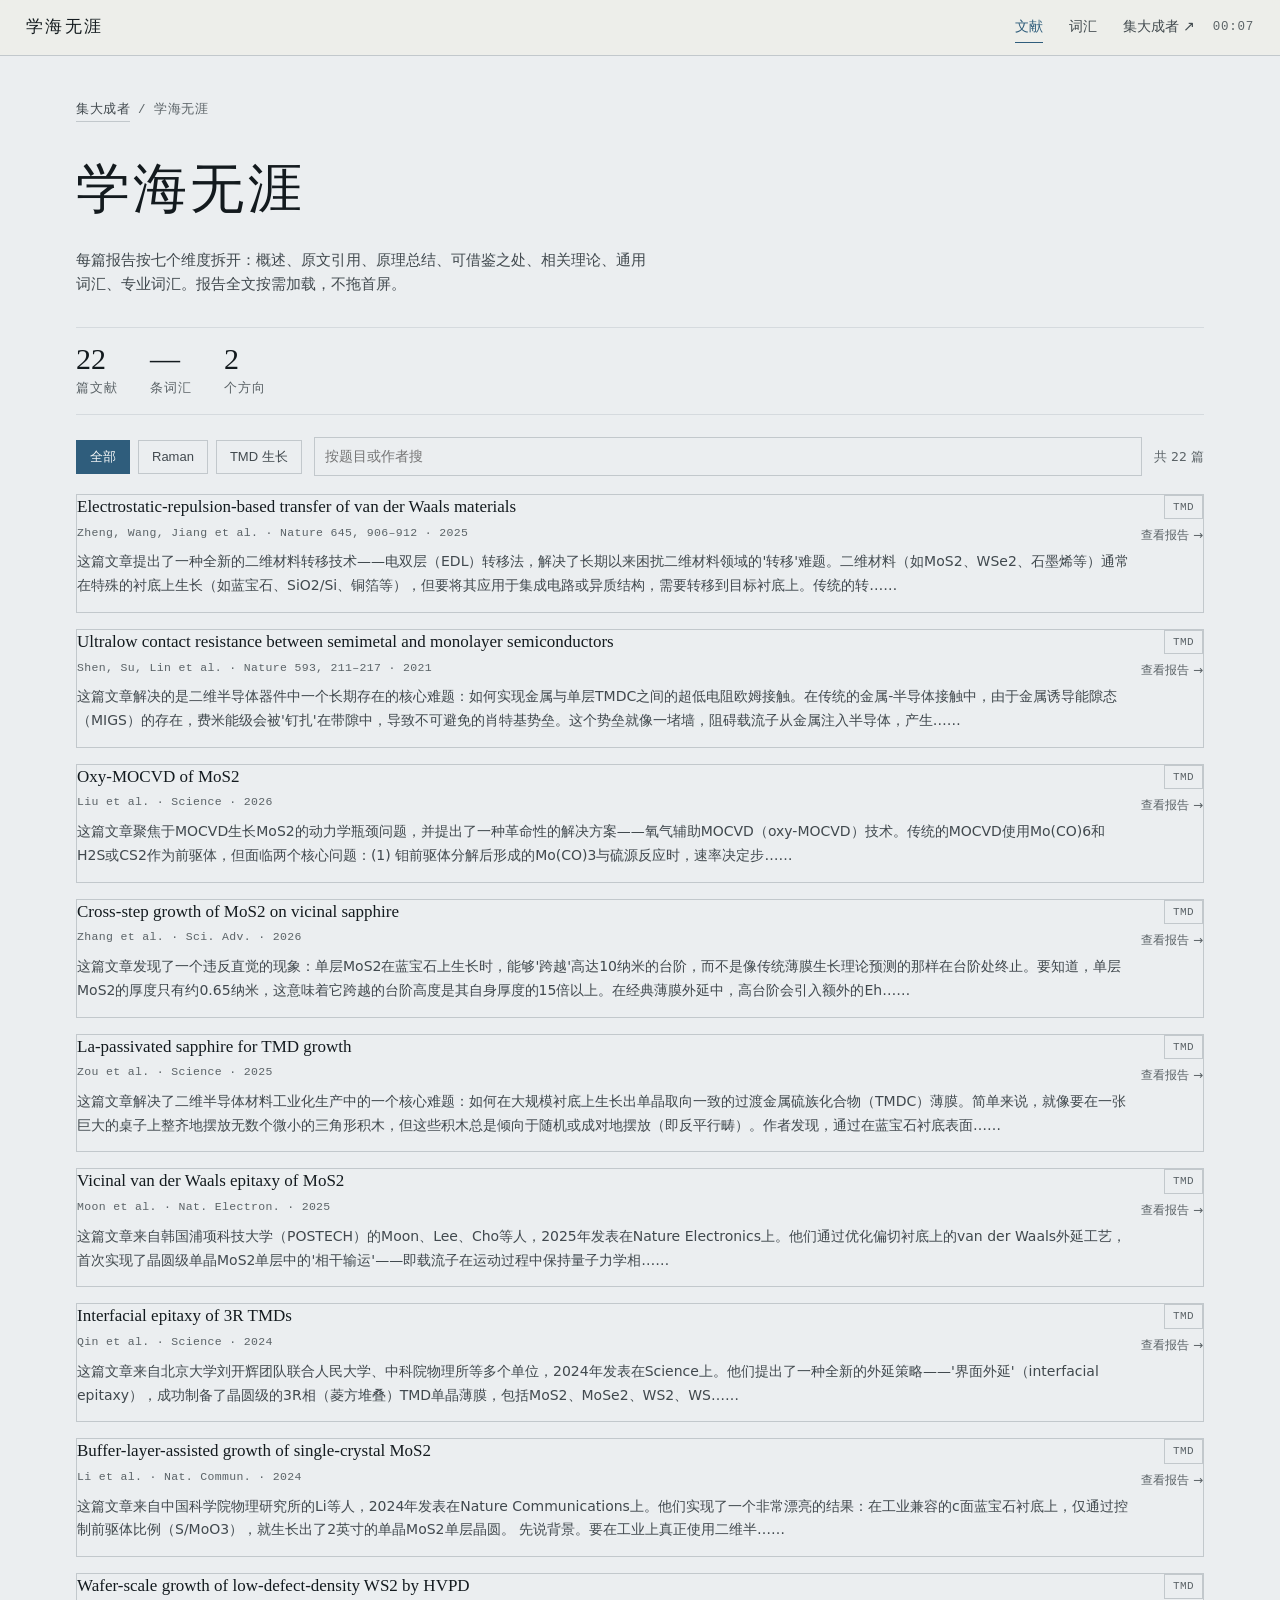
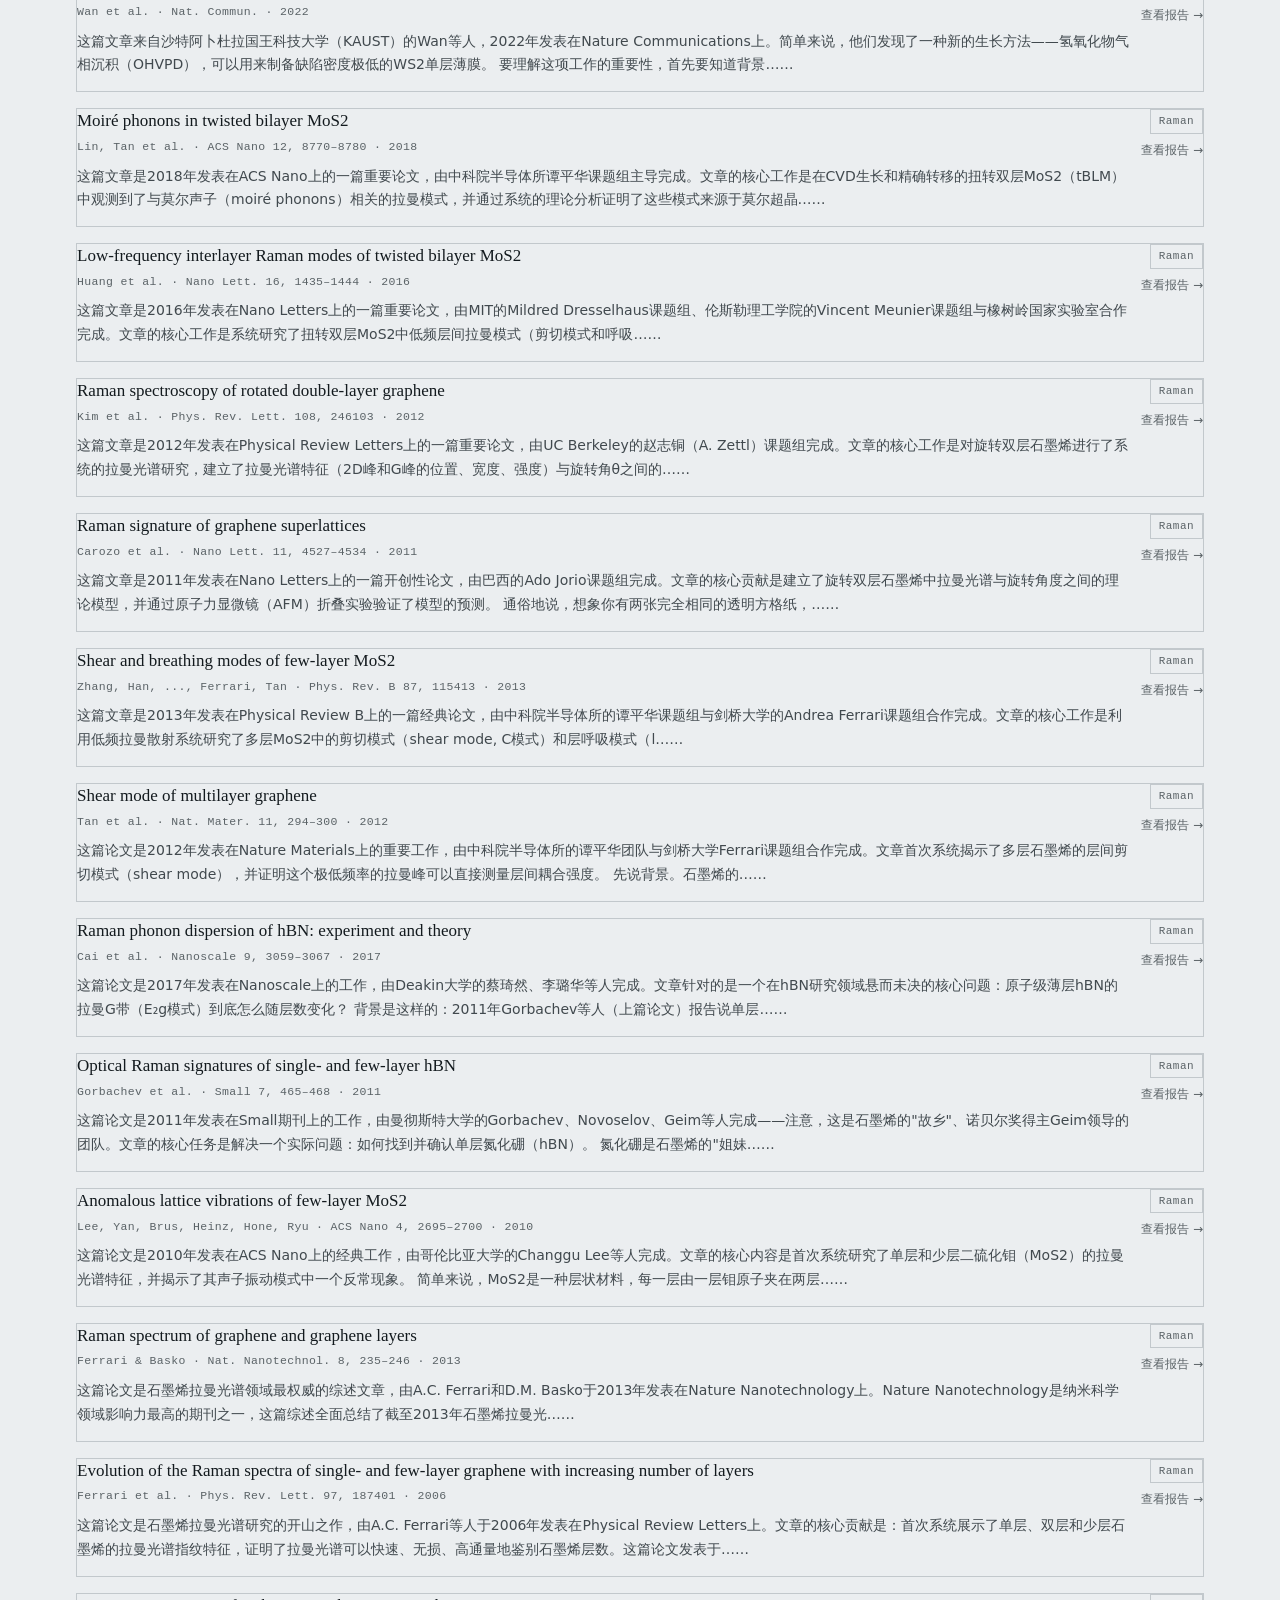
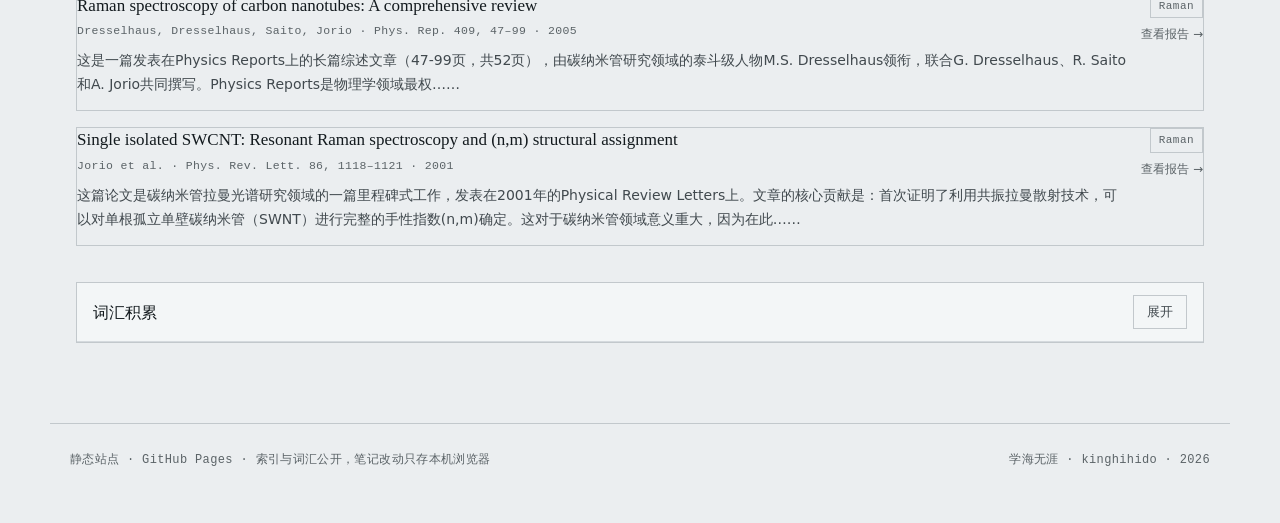
==== commit 549ae642: "学海无涯：主色换苍蓝 - --accent 松绿 #24544a → 苍蓝 #2f5d7c（对比度约 6:1） - 纸色略偏冷 #edeEE9 → #ebeef0，墨色同步压蓝 - --ink-3 换" ====
--- a/index.html
+++ b/index.html
@@ -1,262 +1,262 @@
-<!DOCTYPE html>
-<html lang="zh-CN">
-<head>
-<meta charset="utf-8">
-<meta name="viewport" content="width=device-width, initial-scale=1">
-<title>学海无涯 · 文献阅读</title>
-<meta name="description" content="材料方向文献精读报告，七个维度拆一篇论文，附通用与专业词汇积累。">
-<link rel="icon" href="data:image/svg+xml,%3Csvg xmlns='http://www.w3.org/2000/svg' viewBox='0 0 32 32'%3E%3Crect width='32' height='32' fill='%2324544a'/%3E%3Crect x='8' y='8' width='16' height='16' fill='none' stroke='%23edeEE9' stroke-width='2'/%3E%3Cpath d='M16 8v16' stroke='%23edeEE9' stroke-width='2'/%3E%3C/svg%3E">
-<link rel="stylesheet" href="assets/style.css">
-</head>
-<body>
-
-<nav class="topbar">
-  <a class="brand" href="index.html">学海无涯</a>
-  <ul class="nav">
-    <li><a href="index.html" aria-current="page">文献</a></li>
-    <li><a href="#vocab">词汇</a></li>
-    <li><a href="https://kinghihido.github.io/jidacheng/" target="_blank" rel="noopener">集大成者 &#8599;</a></li>
-  </ul>
-  <span class="topbar-clock" id="navClock">--:--</span>
-</nav>
-
-<main class="page">
-  <p class="crumb"><a href="https://kinghihido.github.io/jidacheng/" target="_blank" rel="noopener">集大成者</a><span>/</span><span>学海无涯</span></p>
-  <h1 class="page-title">学海无涯</h1>
-  <p class="page-desc">每篇报告按七个维度拆开：概述、原文引用、原理总结、可借鉴之处、相关理论、通用词汇、专业词汇。报告全文按需加载，不拖首屏。</p>
-
-  <div class="lit-stats" id="stats">
-    <div class="lit-stat"><span class="lit-stat-num" id="statPapers">—</span><span class="lit-stat-label">篇文献</span></div>
-    <div class="lit-stat"><span class="lit-stat-num" id="statVocab">—</span><span class="lit-stat-label">条词汇</span></div>
-    <div class="lit-stat"><span class="lit-stat-num" id="statTopics">—</span><span class="lit-stat-label">个方向</span></div>
-  </div>
-
-  <div class="lit-toolbar">
-    <div class="chips" id="filters">
-      <button class="chip" type="button" data-f="全部" aria-pressed="true">全部</button>
-      <button class="chip" type="button" data-f="Raman" aria-pressed="false">Raman</button>
-      <button class="chip" type="button" data-f="TMD" aria-pressed="false">TMD 生长</button>
-    </div>
-    <div class="lit-search">
-      <input id="search" type="search" placeholder="按题目或作者搜" aria-label="搜索文献">
-    </div>
-    <span class="hint" id="total">共 0 篇</span>
-  </div>
-
-  <div id="paperList"><p class="hint" style="text-align:center;padding:48px 0">正在取索引……</p></div>
-
-  <section class="vocab-section" id="vocab">
-    <div class="vocab-panel-head">
-      <h3>词汇积累</h3>
-      <button class="chip" type="button" id="vocabToggle" aria-expanded="false">展开</button>
-    </div>
-    <div class="vocab-panel-body" id="vocabBody" hidden>
-      <input id="vocabSearch" type="search" placeholder="搜术语、英文或释义" aria-label="搜索词汇">
-      <div id="vocabList"><p class="hint">展开后加载。</p></div>
-    </div>
-  </section>
-</main>
-
-<footer class="foot">
-  <p>静态站点 · GitHub Pages · 索引与词汇公开，笔记改动只存本机浏览器</p>
-  <p>学海无涯 · kinghihido · 2026</p>
-</footer>
-
-<div class="toast" id="toast" role="status" aria-live="polite"></div>
-
-<script>
-(function () {
-  "use strict";
-
-  /* 本站存储命名空间。旧站（集大成者）用的是 jdc.*，同域下做一次性迁移。 */
-  var KEYS = { index: "lit.index", vocab: "lit.vocab", migrated: "lit.migrated" };
-  var LEGACY = { papers: "jdc.papers", vocab: "jdc.vocab" };
-
-  var state = { papers: [], vocab: [], loaded: false, filter: "全部", query: "", vocabQuery: "" };
-
-  function pad(n) { return n < 10 ? "0" + n : String(n); }
-  function toast(msg) {
-    var el = document.getElementById("toast");
-    el.textContent = msg; el.classList.add("show");
-    clearTimeout(toast._t);
-    toast._t = setTimeout(function () { el.classList.remove("show"); }, 2600);
-  }
-  function store(key, val) { try { localStorage.setItem(key, JSON.stringify(val)); return true; } catch (e) { return false; } }
-  function load(key, fb) { try { var v = JSON.parse(localStorage.getItem(key) || "null"); return v === null ? fb : v; } catch (e) { return fb; } }
-  function esc(s) { var d = document.createElement("div"); d.textContent = s; return d.innerHTML; }
-  function getTag(p) { var id = p.id || ""; return id.indexOf("raman") === 0 ? "Raman" : (id.indexOf("tmd") === 0 ? "TMD" : ""); }
-
-  /* 把旧站的全量数据降级成本站索引（只留元信息），顺带救回词汇 */
-  function migrateFromLegacy() {
-    if (load(KEYS.migrated, false)) return;
-    var old = load(LEGACY.papers, null);
-    if (Array.isArray(old) && old.length) {
-      store(KEYS.index, old.map(function (p) {
-        return {
-          id: p.id, title: p.title, meta: p.meta, status: p.status,
-          createdAt: p.createdAt, updatedAt: p.updatedAt,
-          summary: (p.summary || "").slice(0, 180)
-        };
-      }));
-      /* 旧站的完整正文仍留在原键里，详情页回退时可以读到 */
-      toast("已从集大成者接管 " + old.length + " 篇记录");
-    }
-    var oldVocab = load(LEGACY.vocab, null);
-    if (Array.isArray(oldVocab) && oldVocab.length && !load(KEYS.vocab, null)) {
-      store(KEYS.vocab, oldVocab);
-    }
-    store(KEYS.migrated, true);
-  }
-
-  function renderStats() {
-    document.getElementById("statPapers").textContent = String(state.papers.length || "0");
-    document.getElementById("statVocab").textContent = String(state.vocab.length || "—");
-    var topics = {};
-    state.papers.forEach(function (p) { var t = getTag(p); if (t) topics[t] = 1; });
-    document.getElementById("statTopics").textContent = String(Object.keys(topics).length || "—");
-  }
-
-  function render() {
-    var listEl = document.getElementById("paperList");
-    var filtered = state.papers.filter(function (p) {
-      var tag = getTag(p);
-      var okTag = state.filter === "全部" || tag === state.filter;
-      var q = state.query.toLowerCase();
-      var okQ = !q || (p.title || "").toLowerCase().indexOf(q) > -1 || (p.meta || "").toLowerCase().indexOf(q) > -1;
-      return okTag && okQ;
-    }).sort(function (a, b) { return (b.createdAt || 0) - (a.createdAt || 0); });
-
-    document.getElementById("total").textContent = "共 " + state.papers.length + " 篇";
-    listEl.textContent = "";
-
-    if (!state.loaded) {
-      listEl.innerHTML = '<p class="hint" style="text-align:center;padding:48px 0">正在取索引……</p>';
-      return;
-    }
-    if (!filtered.length) {
-      listEl.innerHTML = '<div class="empty"><strong>没有符合条件的</strong><p>换个关键词试试。</p></div>';
-      return;
-    }
-
-    filtered.forEach(function (paper) {
-      var a = document.createElement("a");
-      a.href = "report.html?id=" + encodeURIComponent(paper.id);
-      a.className = "report-block lit-item";
-
-      var tag = getTag(paper);
-      var preview = (paper.summary || "").replace(/\s+/g, " ").trim();
-      if (preview.length > 140) preview = preview.slice(0, 140) + "……";
-
-      a.innerHTML =
-        '<div class="lit-item-head">' +
-          '<div class="lit-item-main">' +
-            '<h3 class="report-title">' + esc(paper.title || "无题") + '</h3>' +
-            '<div class="report-meta">' + esc(paper.meta || "") + '</div>' +
-            (preview ? '<p class="lit-preview">' + esc(preview) + '</p>' : '') +
-          '</div>' +
-          '<div class="lit-item-side">' +
-            (tag ? '<span class="status-tag">' + esc(tag) + '</span>' : '') +
-            '<span class="lit-item-go">查看报告 &rarr;</span>' +
-          '</div>' +
-        '</div>';
-      listEl.appendChild(a);
-    });
-  }
-
-  function renderVocab() {
-    var listEl = document.getElementById("vocabList");
-    listEl.textContent = "";
-    if (!state.vocab.length) { listEl.innerHTML = '<p class="hint">还没有词汇记录。</p>'; return; }
-    var q = state.vocabQuery.toLowerCase();
-    var filtered = state.vocab.filter(function (v) {
-      if (!q) return true;
-      return (v.term || "").toLowerCase().indexOf(q) > -1 ||
-             (v.english || "").toLowerCase().indexOf(q) > -1 ||
-             (v.definition || "").toLowerCase().indexOf(q) > -1;
-    });
-    if (!filtered.length) { listEl.innerHTML = '<p class="hint">没有找到匹配的词汇</p>'; return; }
-    var table = document.createElement("table");
-    table.className = "vocab-table";
-    table.innerHTML = "<thead><tr><th>术语</th><th>English</th><th>释义</th><th>分类</th></tr></thead>";
-    var tbody = document.createElement("tbody");
-    filtered.forEach(function (v) {
-      var tr = document.createElement("tr");
-      tr.innerHTML = '<td class="vocab-term">' + esc(v.term) + '</td><td class="vocab-en">' + esc(v.english) + '</td><td>' + esc(v.definition) + '</td><td><span class="status-tag">' + esc(v.category || "") + '</span></td>';
-      tbody.appendChild(tr);
-    });
-    table.appendChild(tbody);
-    listEl.appendChild(table);
-  }
-
-  /* 词汇按需加载：只有展开面板才取 vocab.json */
-  function ensureVocab() {
-    if (state.vocab.length) { renderVocab(); return; }
-    var cached = load(KEYS.vocab, null);
-    if (Array.isArray(cached) && cached.length) {
-      state.vocab = cached; renderVocab(); renderStats(); return;
-    }
-    document.getElementById("vocabList").innerHTML = '<p class="hint">正在取词汇表……</p>';
-    fetch("vocab.json").then(function (r) { return r.ok ? r.json() : null; }).then(function (data) {
-      if (Array.isArray(data) && data.length) {
-        state.vocab = data; store(KEYS.vocab, data);
-        renderVocab(); renderStats();
-      } else {
-        document.getElementById("vocabList").innerHTML = '<p class="hint">没有可用的词汇表。</p>';
-      }
-    }).catch(function () {
-      document.getElementById("vocabList").innerHTML = '<p class="hint">词汇表取不到，用 file:// 打开会被浏览器拦住，请起个本地服务。</p>';
-    });
-  }
-
-  document.getElementById("filters").addEventListener("click", function (e) {
-    var btn = e.target.closest(".chip"); if (!btn) return;
-    state.filter = btn.getAttribute("data-f");
-    Array.prototype.forEach.call(this.querySelectorAll(".chip"), function (c) { c.setAttribute("aria-pressed", String(c === btn)); });
-    render();
-  });
-  document.getElementById("search").addEventListener("input", function () { state.query = this.value; render(); });
-  document.getElementById("vocabSearch").addEventListener("input", function () { state.vocabQuery = this.value; renderVocab(); });
-
-  document.getElementById("vocabToggle").addEventListener("click", function () {
-    var body = document.getElementById("vocabBody");
-    var open = body.hasAttribute("hidden");
-    if (open) body.removeAttribute("hidden"); else body.setAttribute("hidden", "");
-    this.setAttribute("aria-expanded", String(open));
-    this.textContent = open ? "收起" : "展开";
-    if (open) ensureVocab();
-  });
-
-  /* 带 #vocab 进来时直接展开 */
-  if (location.hash === "#vocab") {
-    document.getElementById("vocabBody").removeAttribute("hidden");
-    document.getElementById("vocabToggle").setAttribute("aria-expanded", "true");
-    document.getElementById("vocabToggle").textContent = "收起";
-  }
-
-  (function () { var d = new Date(); document.getElementById("navClock").textContent = pad(d.getHours()) + ":" + pad(d.getMinutes()); })();
-
-  migrateFromLegacy();
-  state.papers = load(KEYS.index, []);
-  if (!Array.isArray(state.papers)) state.papers = [];
-  if (state.papers.length) state.loaded = true;
-
-  renderStats();
-  render();
-
-  /* 索引只有 15KB，每次都取，保证加新文献后刷新即可同步 */
-  fetch("papers-index.json").then(function (r) { return r.ok ? r.json() : null; }).then(function (data) {
-    if (Array.isArray(data)) {
-      state.papers = data; state.loaded = true;
-      store(KEYS.index, data);
-      render(); renderStats();
-    }
-  }).catch(function () {
-    if (!state.papers.length) {
-      document.getElementById("paperList").innerHTML =
-        '<div class="empty"><strong>索引没取到</strong><p>用 file:// 直接打开会被浏览器拦住请求，起个本地服务再访问即可。</p></div>';
-    }
-  });
-})();
-</script>
-</body>
-</html>
+<!DOCTYPE html>
+<html lang="zh-CN">
+<head>
+<meta charset="utf-8">
+<meta name="viewport" content="width=device-width, initial-scale=1">
+<title>学海无涯 · 文献阅读</title>
+<meta name="description" content="材料方向文献精读报告，七个维度拆一篇论文，附通用与专业词汇积累。">
+<link rel="icon" href="data:image/svg+xml,%3Csvg xmlns='http://www.w3.org/2000/svg' viewBox='0 0 32 32'%3E%3Crect width='32' height='32' fill='%232f5d7c'/%3E%3Crect x='8' y='8' width='16' height='16' fill='none' stroke='%23ebeef0' stroke-width='2'/%3E%3Cpath d='M16 8v16' stroke='%23ebeef0' stroke-width='2'/%3E%3C/svg%3E">
+<link rel="stylesheet" href="assets/style.css">
+</head>
+<body>
+
+<nav class="topbar">
+  <a class="brand" href="index.html">学海无涯</a>
+  <ul class="nav">
+    <li><a href="index.html" aria-current="page">文献</a></li>
+    <li><a href="#vocab">词汇</a></li>
+    <li><a href="https://kinghihido.github.io/jidacheng/" target="_blank" rel="noopener">集大成者 &#8599;</a></li>
+  </ul>
+  <span class="topbar-clock" id="navClock">--:--</span>
+</nav>
+
+<main class="page">
+  <p class="crumb"><a href="https://kinghihido.github.io/jidacheng/" target="_blank" rel="noopener">集大成者</a><span>/</span><span>学海无涯</span></p>
+  <h1 class="page-title">学海无涯</h1>
+  <p class="page-desc">每篇报告按七个维度拆开：概述、原文引用、原理总结、可借鉴之处、相关理论、通用词汇、专业词汇。报告全文按需加载，不拖首屏。</p>
+
+  <div class="lit-stats" id="stats">
+    <div class="lit-stat"><span class="lit-stat-num" id="statPapers">—</span><span class="lit-stat-label">篇文献</span></div>
+    <div class="lit-stat"><span class="lit-stat-num" id="statVocab">—</span><span class="lit-stat-label">条词汇</span></div>
+    <div class="lit-stat"><span class="lit-stat-num" id="statTopics">—</span><span class="lit-stat-label">个方向</span></div>
+  </div>
+
+  <div class="lit-toolbar">
+    <div class="chips" id="filters">
+      <button class="chip" type="button" data-f="全部" aria-pressed="true">全部</button>
+      <button class="chip" type="button" data-f="Raman" aria-pressed="false">Raman</button>
+      <button class="chip" type="button" data-f="TMD" aria-pressed="false">TMD 生长</button>
+    </div>
+    <div class="lit-search">
+      <input id="search" type="search" placeholder="按题目或作者搜" aria-label="搜索文献">
+    </div>
+    <span class="hint" id="total">共 0 篇</span>
+  </div>
+
+  <div id="paperList"><p class="hint" style="text-align:center;padding:48px 0">正在取索引……</p></div>
+
+  <section class="vocab-section" id="vocab">
+    <div class="vocab-panel-head">
+      <h3>词汇积累</h3>
+      <button class="chip" type="button" id="vocabToggle" aria-expanded="false">展开</button>
+    </div>
+    <div class="vocab-panel-body" id="vocabBody" hidden>
+      <input id="vocabSearch" type="search" placeholder="搜术语、英文或释义" aria-label="搜索词汇">
+      <div id="vocabList"><p class="hint">展开后加载。</p></div>
+    </div>
+  </section>
+</main>
+
+<footer class="foot">
+  <p>静态站点 · GitHub Pages · 索引与词汇公开，笔记改动只存本机浏览器</p>
+  <p>学海无涯 · kinghihido · 2026</p>
+</footer>
+
+<div class="toast" id="toast" role="status" aria-live="polite"></div>
+
+<script>
+(function () {
+  "use strict";
+
+  /* 本站存储命名空间。旧站（集大成者）用的是 jdc.*，同域下做一次性迁移。 */
+  var KEYS = { index: "lit.index", vocab: "lit.vocab", migrated: "lit.migrated" };
+  var LEGACY = { papers: "jdc.papers", vocab: "jdc.vocab" };
+
+  var state = { papers: [], vocab: [], loaded: false, filter: "全部", query: "", vocabQuery: "" };
+
+  function pad(n) { return n < 10 ? "0" + n : String(n); }
+  function toast(msg) {
+    var el = document.getElementById("toast");
+    el.textContent = msg; el.classList.add("show");
+    clearTimeout(toast._t);
+    toast._t = setTimeout(function () { el.classList.remove("show"); }, 2600);
+  }
+  function store(key, val) { try { localStorage.setItem(key, JSON.stringify(val)); return true; } catch (e) { return false; } }
+  function load(key, fb) { try { var v = JSON.parse(localStorage.getItem(key) || "null"); return v === null ? fb : v; } catch (e) { return fb; } }
+  function esc(s) { var d = document.createElement("div"); d.textContent = s; return d.innerHTML; }
+  function getTag(p) { var id = p.id || ""; return id.indexOf("raman") === 0 ? "Raman" : (id.indexOf("tmd") === 0 ? "TMD" : ""); }
+
+  /* 把旧站的全量数据降级成本站索引（只留元信息），顺带救回词汇 */
+  function migrateFromLegacy() {
+    if (load(KEYS.migrated, false)) return;
+    var old = load(LEGACY.papers, null);
+    if (Array.isArray(old) && old.length) {
+      store(KEYS.index, old.map(function (p) {
+        return {
+          id: p.id, title: p.title, meta: p.meta, status: p.status,
+          createdAt: p.createdAt, updatedAt: p.updatedAt,
+          summary: (p.summary || "").slice(0, 180)
+        };
+      }));
+      /* 旧站的完整正文仍留在原键里，详情页回退时可以读到 */
+      toast("已从集大成者接管 " + old.length + " 篇记录");
+    }
+    var oldVocab = load(LEGACY.vocab, null);
+    if (Array.isArray(oldVocab) && oldVocab.length && !load(KEYS.vocab, null)) {
+      store(KEYS.vocab, oldVocab);
+    }
+    store(KEYS.migrated, true);
+  }
+
+  function renderStats() {
+    document.getElementById("statPapers").textContent = String(state.papers.length || "0");
+    document.getElementById("statVocab").textContent = String(state.vocab.length || "—");
+    var topics = {};
+    state.papers.forEach(function (p) { var t = getTag(p); if (t) topics[t] = 1; });
+    document.getElementById("statTopics").textContent = String(Object.keys(topics).length || "—");
+  }
+
+  function render() {
+    var listEl = document.getElementById("paperList");
+    var filtered = state.papers.filter(function (p) {
+      var tag = getTag(p);
+      var okTag = state.filter === "全部" || tag === state.filter;
+      var q = state.query.toLowerCase();
+      var okQ = !q || (p.title || "").toLowerCase().indexOf(q) > -1 || (p.meta || "").toLowerCase().indexOf(q) > -1;
+      return okTag && okQ;
+    }).sort(function (a, b) { return (b.createdAt || 0) - (a.createdAt || 0); });
+
+    document.getElementById("total").textContent = "共 " + state.papers.length + " 篇";
+    listEl.textContent = "";
+
+    if (!state.loaded) {
+      listEl.innerHTML = '<p class="hint" style="text-align:center;padding:48px 0">正在取索引……</p>';
+      return;
+    }
+    if (!filtered.length) {
+      listEl.innerHTML = '<div class="empty"><strong>没有符合条件的</strong><p>换个关键词试试。</p></div>';
+      return;
+    }
+
+    filtered.forEach(function (paper) {
+      var a = document.createElement("a");
+      a.href = "report.html?id=" + encodeURIComponent(paper.id);
+      a.className = "report-block lit-item";
+
+      var tag = getTag(paper);
+      var preview = (paper.summary || "").replace(/\s+/g, " ").trim();
+      if (preview.length > 140) preview = preview.slice(0, 140) + "……";
+
+      a.innerHTML =
+        '<div class="lit-item-head">' +
+          '<div class="lit-item-main">' +
+            '<h3 class="report-title">' + esc(paper.title || "无题") + '</h3>' +
+            '<div class="report-meta">' + esc(paper.meta || "") + '</div>' +
+            (preview ? '<p class="lit-preview">' + esc(preview) + '</p>' : '') +
+          '</div>' +
+          '<div class="lit-item-side">' +
+            (tag ? '<span class="status-tag">' + esc(tag) + '</span>' : '') +
+            '<span class="lit-item-go">查看报告 &rarr;</span>' +
+          '</div>' +
+        '</div>';
+      listEl.appendChild(a);
+    });
+  }
+
+  function renderVocab() {
+    var listEl = document.getElementById("vocabList");
+    listEl.textContent = "";
+    if (!state.vocab.length) { listEl.innerHTML = '<p class="hint">还没有词汇记录。</p>'; return; }
+    var q = state.vocabQuery.toLowerCase();
+    var filtered = state.vocab.filter(function (v) {
+      if (!q) return true;
+      return (v.term || "").toLowerCase().indexOf(q) > -1 ||
+             (v.english || "").toLowerCase().indexOf(q) > -1 ||
+             (v.definition || "").toLowerCase().indexOf(q) > -1;
+    });
+    if (!filtered.length) { listEl.innerHTML = '<p class="hint">没有找到匹配的词汇</p>'; return; }
+    var table = document.createElement("table");
+    table.className = "vocab-table";
+    table.innerHTML = "<thead><tr><th>术语</th><th>English</th><th>释义</th><th>分类</th></tr></thead>";
+    var tbody = document.createElement("tbody");
+    filtered.forEach(function (v) {
+      var tr = document.createElement("tr");
+      tr.innerHTML = '<td class="vocab-term">' + esc(v.term) + '</td><td class="vocab-en">' + esc(v.english) + '</td><td>' + esc(v.definition) + '</td><td><span class="status-tag">' + esc(v.category || "") + '</span></td>';
+      tbody.appendChild(tr);
+    });
+    table.appendChild(tbody);
+    listEl.appendChild(table);
+  }
+
+  /* 词汇按需加载：只有展开面板才取 vocab.json */
+  function ensureVocab() {
+    if (state.vocab.length) { renderVocab(); return; }
+    var cached = load(KEYS.vocab, null);
+    if (Array.isArray(cached) && cached.length) {
+      state.vocab = cached; renderVocab(); renderStats(); return;
+    }
+    document.getElementById("vocabList").innerHTML = '<p class="hint">正在取词汇表……</p>';
+    fetch("vocab.json").then(function (r) { return r.ok ? r.json() : null; }).then(function (data) {
+      if (Array.isArray(data) && data.length) {
+        state.vocab = data; store(KEYS.vocab, data);
+        renderVocab(); renderStats();
+      } else {
+        document.getElementById("vocabList").innerHTML = '<p class="hint">没有可用的词汇表。</p>';
+      }
+    }).catch(function () {
+      document.getElementById("vocabList").innerHTML = '<p class="hint">词汇表取不到，用 file:// 打开会被浏览器拦住，请起个本地服务。</p>';
+    });
+  }
+
+  document.getElementById("filters").addEventListener("click", function (e) {
+    var btn = e.target.closest(".chip"); if (!btn) return;
+    state.filter = btn.getAttribute("data-f");
+    Array.prototype.forEach.call(this.querySelectorAll(".chip"), function (c) { c.setAttribute("aria-pressed", String(c === btn)); });
+    render();
+  });
+  document.getElementById("search").addEventListener("input", function () { state.query = this.value; render(); });
+  document.getElementById("vocabSearch").addEventListener("input", function () { state.vocabQuery = this.value; renderVocab(); });
+
+  document.getElementById("vocabToggle").addEventListener("click", function () {
+    var body = document.getElementById("vocabBody");
+    var open = body.hasAttribute("hidden");
+    if (open) body.removeAttribute("hidden"); else body.setAttribute("hidden", "");
+    this.setAttribute("aria-expanded", String(open));
+    this.textContent = open ? "收起" : "展开";
+    if (open) ensureVocab();
+  });
+
+  /* 带 #vocab 进来时直接展开 */
+  if (location.hash === "#vocab") {
+    document.getElementById("vocabBody").removeAttribute("hidden");
+    document.getElementById("vocabToggle").setAttribute("aria-expanded", "true");
+    document.getElementById("vocabToggle").textContent = "收起";
+  }
+
+  (function () { var d = new Date(); document.getElementById("navClock").textContent = pad(d.getHours()) + ":" + pad(d.getMinutes()); })();
+
+  migrateFromLegacy();
+  state.papers = load(KEYS.index, []);
+  if (!Array.isArray(state.papers)) state.papers = [];
+  if (state.papers.length) state.loaded = true;
+
+  renderStats();
+  render();
+
+  /* 索引只有 15KB，每次都取，保证加新文献后刷新即可同步 */
+  fetch("papers-index.json").then(function (r) { return r.ok ? r.json() : null; }).then(function (data) {
+    if (Array.isArray(data)) {
+      state.papers = data; state.loaded = true;
+      store(KEYS.index, data);
+      render(); renderStats();
+    }
+  }).catch(function () {
+    if (!state.papers.length) {
+      document.getElementById("paperList").innerHTML =
+        '<div class="empty"><strong>索引没取到</strong><p>用 file:// 直接打开会被浏览器拦住请求，起个本地服务再访问即可。</p></div>';
+    }
+  });
+})();
+</script>
+</body>
+</html>
--- a/assets/style.css
+++ b/assets/style.css
@@ -1,1309 +1,1309 @@
-/* ============================================================
-   集大成者 · 个人档案总台
-   纸色为底，宋体为骨，发丝线分格。全部页面共用。
-   ============================================================ */
-
-:root {
-  --paper: #edeEE9;
-  --paper-2: #e3e5de;
-  --panel: #f4f5ef;
-  --ink: #14181a;
-  --ink-1: #1c2124;
-  --ink-2: #454c4e;
-  --ink-3: #5e6563;
-  --bg-warm: #faf9f6;
-  --rule: #c6c9c0;
-  --rule-soft: #d8dad2;
-  --accent: #24544a;
-  --accent-deep: #1b443c;
-  --seal: #8e3a27;
-
-  --serif: "Songti SC", "STSong", "Noto Serif SC", "SimSun", "Times New Roman", serif;
-  --sans: "PingFang SC", "Microsoft YaHei UI", "Microsoft YaHei", "Segoe UI", system-ui, sans-serif;
-  --mono: "Consolas", "SFMono-Regular", "Menlo", monospace;
-}
-
-*, *::before, *::after { box-sizing: border-box; }
-
-html { -webkit-text-size-adjust: 100%; }
-
-body {
-  margin: 0;
-  background: var(--paper);
-  color: var(--ink);
-  font-family: var(--sans);
-  font-size: 15px;
-  line-height: 1.7;
-  -webkit-font-smoothing: antialiased;
-}
-
-a { color: var(--ink); }
-
-:focus-visible {
-  outline: 2px solid var(--accent);
-  outline-offset: 2px;
-}
-
-/* ---------- 顶栏 ---------- */
-
-.topbar {
-  position: sticky;
-  top: 0;
-  z-index: 20;
-  display: flex;
-  align-items: center;
-  gap: 18px;
-  padding: 11px 18px;
-  background: rgba(237, 238, 233, 0.94);
-  -webkit-backdrop-filter: blur(6px);
-  backdrop-filter: blur(6px);
-  border-bottom: 1px solid var(--rule);
-}
-
-.brand {
-  font-family: var(--serif);
-  font-size: 17px;
-  letter-spacing: 0.14em;
-  text-decoration: none;
-  color: var(--ink);
-  white-space: nowrap;
-  flex: 0 0 auto;
-}
-
-.nav {
-  display: flex;
-  gap: 20px;
-  list-style: none;
-  margin: 0;
-  padding: 0;
-  overflow-x: auto;
-  scrollbar-width: none;
-  flex: 1 1 auto;
-  min-width: 0;
-}
-.nav::-webkit-scrollbar { display: none; }
-
-.nav a {
-  display: inline-block;
-  font-size: 14px;
-  color: var(--ink-2);
-  text-decoration: none;
-  padding: 3px 0;
-  border-bottom: 1px solid transparent;
-  white-space: nowrap;
-}
-.nav a:hover { color: var(--ink); border-bottom-color: var(--ink); }
-.nav a[aria-current="page"] { color: var(--accent); border-bottom-color: var(--accent); }
-
-.topbar-clock {
-  display: none;
-  font-family: var(--mono);
-  font-size: 12.5px;
-  color: var(--ink-3);
-  letter-spacing: 0.06em;
-  flex: 0 0 auto;
-}
-
-/* ---------- 刊头 ---------- */
-
-.hero {
-  position: relative;
-  padding: 52px 20px 40px;
-  border-bottom: 1px solid var(--rule);
-  overflow: hidden;
-}
-
-.hero::before {
-  content: "";
-  position: absolute;
-  inset: 0;
-  background-image: repeating-linear-gradient(90deg, var(--rule) 0 1px, transparent 1px 72px);
-  opacity: 0.5;
-  pointer-events: none;
-  -webkit-mask-image: linear-gradient(180deg, rgba(0, 0, 0, 0.9), rgba(0, 0, 0, 0) 86%);
-  mask-image: linear-gradient(180deg, rgba(0, 0, 0, 0.9), rgba(0, 0, 0, 0) 86%);
-}
-
-.hero-inner {
-  position: relative;
-  max-width: 1180px;
-  margin: 0 auto;
-}
-
-.dateline {
-  display: flex;
-  flex-wrap: wrap;
-  align-items: center;
-  gap: 10px;
-  margin: 0 0 20px;
-  font-family: var(--mono);
-  font-size: 12.5px;
-  letter-spacing: 0.06em;
-  color: var(--ink-3);
-}
-.dateline .sep { color: var(--rule); }
-
-.wordmark {
-  font-family: var(--serif);
-  font-weight: 400;
-  font-size: clamp(44px, 10.5vw, 100px);
-  line-height: 1.04;
-  letter-spacing: 0.09em;
-  text-indent: 0.04em;
-  margin: 0 0 18px;
-}
-
-.lede {
-  max-width: 34em;
-  margin: 0 0 34px;
-  font-size: 15.5px;
-  color: var(--ink-2);
-}
-
-.hero-meta {
-  display: grid;
-  grid-template-columns: repeat(2, 1fr);
-  border-top: 1px solid var(--rule);
-  border-bottom: 1px solid var(--rule);
-}
-
-.meta-cell {
-  display: flex;
-  flex-direction: column;
-  gap: 2px;
-  padding: 14px 0;
-  border-left: 1px solid var(--rule);
-  padding-left: 16px;
-  min-width: 0;
-}
-.meta-cell:nth-child(2n + 1) { border-left: none; padding-left: 0; }
-
-.meta-k {
-  font-size: 12.5px;
-  color: var(--ink-3);
-  letter-spacing: 0.05em;
-}
-.meta-v {
-  font-family: var(--serif);
-  font-size: 26px;
-  line-height: 1.15;
-}
-.meta-v small { font-size: 13px; color: var(--ink-3); margin-left: 4px; font-family: var(--sans); }
-
-/* ---------- 五个模块 ---------- */
-
-.panels {
-  display: grid;
-  grid-template-columns: 1fr;
-  gap: 1px;
-  background: var(--rule);
-  border-bottom: 1px solid var(--rule);
-}
-
-.panel {
-  background: var(--panel);
-  padding: 26px 20px 28px;
-  display: flex;
-  flex-direction: column;
-  min-width: 0;
-}
-
-.panel-top {
-  display: flex;
-  align-items: baseline;
-  justify-content: space-between;
-  gap: 12px;
-  margin-bottom: 16px;
-}
-
-.kicker {
-  font-family: var(--serif);
-  font-size: 13px;
-  letter-spacing: 0.24em;
-  color: var(--accent);
-}
-
-.stat {
-  font-family: var(--mono);
-  font-size: 12px;
-  color: var(--ink-3);
-  white-space: nowrap;
-}
-
-.panel-title {
-  font-family: var(--serif);
-  font-weight: 400;
-  font-size: clamp(23px, 3.2vw, 30px);
-  letter-spacing: 0.05em;
-  margin: 0 0 10px;
-}
-
-.panel-desc {
-  margin: 0 0 20px;
-  max-width: 32em;
-  font-size: 14.5px;
-  color: var(--ink-2);
-}
-
-.panel-body {
-  flex: 1 1 auto;
-  display: flex;
-  flex-direction: column;
-  gap: 14px;
-  min-width: 0;
-}
-
-.enter {
-  align-self: flex-start;
-  margin-top: 22px;
-  font-size: 14px;
-  color: var(--ink);
-  text-decoration: none;
-  border-bottom: 1px solid var(--rule);
-  padding-bottom: 2px;
-}
-.enter:hover { color: var(--accent); border-bottom-color: var(--accent); }
-
-/* 创作：稿纸 */
-.paper-block {
-  flex: 1 1 auto;
-  min-height: 132px;
-  background-image: repeating-linear-gradient(180deg, transparent 0 31px, var(--rule-soft) 31px 32px);
-}
-.paper-lines {
-  margin: 0;
-  padding: 0;
-  font-family: var(--serif);
-  font-size: 16.5px;
-  line-height: 32px;
-  color: var(--ink-2);
-  overflow-wrap: anywhere;
-}
-.paper-lines em { font-style: normal; color: var(--ink-3); }
-.paper-meta {
-  font-family: var(--mono);
-  font-size: 11.5px;
-  color: var(--ink-3);
-  letter-spacing: 0.04em;
-  margin: 10px 0 0;
-}
-
-/* 摄影 */
-.photo-figure { margin: 0; display: flex; flex-direction: column; flex: 1 1 auto; min-height: 0; }
-.photo-frame {
-  position: relative;
-  flex: 1 1 auto;
-  min-height: 250px;
-  background: var(--paper-2);
-  overflow: hidden;
-}
-.photo-frame img {
-  position: absolute;
-  inset: 0;
-  display: block;
-  width: 100%;
-  height: 100%;
-  object-fit: cover;
-  object-position: center 42%;
-}
-.photo-cap {
-  display: flex;
-  justify-content: space-between;
-  gap: 10px;
-  margin-top: 8px;
-  font-family: var(--mono);
-  font-size: 11.5px;
-  color: var(--ink-3);
-}
-
-/* 课表 */
-.course-list { display: flex; flex-direction: column; }
-
-/* 学习站入口 */
-.site-list { display: flex; flex-direction: column; }
-.site-row {
-  display: flex;
-  align-items: center;
-  justify-content: space-between;
-  gap: 14px;
-  padding: 11px 0;
-  border-top: 1px solid var(--rule-soft);
-  text-decoration: none;
-  color: var(--ink);
-  min-height: 44px;
-}
-.site-row:first-child { border-top: none; padding-top: 0; }
-.site-mark {
-  flex: 0 0 auto;
-  width: 26px;
-  height: 26px;
-  display: inline-flex;
-}
-.site-mark svg {
-  width: 100%;
-  height: 100%;
-  display: block;
-  border-radius: 6px;
-}
-.site-name {
-  font-family: var(--serif);
-  font-size: 16.5px;
-  letter-spacing: 0.04em;
-  flex: 0 0 auto;
-}
-.site-desc {
-  font-size: 12.5px;
-  color: var(--ink-3);
-  text-align: right;
-  flex: 1 1 auto;
-  min-width: 0;
-}
-.site-row:hover .site-name {
-  color: var(--accent);
-  text-decoration: underline;
-  text-underline-offset: 3px;
-}
-.site-row .site-out {
-  font-family: var(--mono);
-  font-size: 12px;
-  color: var(--ink-3);
-  flex: 0 0 auto;
-}
-
-/* 内页里更大的学习站条目 */
-.site-list--big .site-row {
-  padding: 16px 0;
-  gap: 18px;
-}
-.site-list--big .site-name { font-size: 21px; }
-.site-list--big .site-desc { font-size: 13px; max-width: 24em; }
-.site-list--big .site-mark { width: 34px; height: 34px; }
-.site-list--big .site-mark svg { border-radius: 8px; }
-.site-list--big .site-row:hover .site-out { color: var(--accent); }
-
-/* 总台上放大的本科学习站卡片 */
-.site-grid {
-  display: grid;
-  grid-template-columns: repeat(4, 1fr);
-  gap: 1px;
-  background: var(--rule);
-  border: 1px solid var(--rule);
-}
-.site-card {
-  display: flex;
-  align-items: center;
-  gap: 16px;
-  padding: 18px 20px;
-  background: var(--panel);
-  text-decoration: none;
-  color: var(--ink);
-  min-width: 0;
-}
-.site-card-body {
-  display: flex;
-  flex-direction: column;
-  gap: 3px;
-  min-width: 0;
-}
-.site-card-mark {
-  flex: 0 0 auto;
-  width: 44px;
-  height: 44px;
-}
-.site-card-mark svg {
-  width: 100%;
-  height: 100%;
-  display: block;
-  border-radius: 10px;
-}
-.site-card-name {
-  font-family: var(--serif);
-  font-size: 19px;
-  letter-spacing: 0.04em;
-}
-.site-card-desc {
-  font-size: 13px;
-  color: var(--ink-3);
-}
-.site-card:hover .site-card-name {
-  color: var(--accent);
-  text-decoration: underline;
-  text-underline-offset: 3px;
-}
-.course-row {
-  display: flex;
-  align-items: baseline;
-  justify-content: space-between;
-  gap: 10px;
-  padding: 7px 0;
-  font-size: 14px;
-  border-top: 1px solid var(--rule-soft);
-}
-.course-row:first-child { border-top: none; padding-top: 0; }
-.course-row .course-no {
-  font-family: var(--mono);
-  font-size: 11.5px;
-  color: var(--ink-3);
-  white-space: nowrap;
-}
-
-/* 文献计数 */
-.lit-stats {
-  display: grid;
-  grid-template-columns: repeat(3, 1fr);
-  gap: 14px;
-  border-top: 1px solid var(--rule-soft);
-  padding-top: 14px;
-}
-.lit-num {
-  font-family: var(--serif);
-  font-size: 30px;
-  line-height: 1.1;
-}
-.lit-k { font-size: 12.5px; color: var(--ink-3); margin-top: 2px; }
-
-.panel-note {
-  margin: auto 0 0;
-  padding-top: 12px;
-  border-top: 1px solid var(--rule-soft);
-  font-size: 13px;
-  line-height: 1.8;
-  color: var(--ink-3);
-}
-
-/* 打卡点 */
-.habit-dots { display: flex; flex-wrap: wrap; gap: 8px 16px; }
-.dot-chip {
-  display: inline-flex;
-  align-items: center;
-  gap: 7px;
-  font-size: 13.5px;
-  color: var(--ink-2);
-}
-.dot-mark {
-  width: 11px;
-  height: 11px;
-  border: 1px solid var(--ink-3);
-  background: transparent;
-  flex: 0 0 auto;
-}
-.dot-mark.on { background: var(--accent); border-color: var(--accent); }
-
-/* 总台上的近七天小格 */
-.mini-wrap { flex: 0 0 auto; }
-.mini-label {
-  margin: 0 0 6px;
-  font-family: var(--mono);
-  font-size: 11px;
-  letter-spacing: 0.06em;
-  color: var(--ink-3);
-}
-.mini-week {
-  display: grid;
-  grid-template-columns: repeat(7, 1fr);
-  gap: 3px;
-  width: 180px;
-}
-.mini-week span {
-  display: block;
-  height: 13px;
-  background: var(--paper);
-  border: 1px solid var(--rule);
-}
-.mini-week span.on { background: var(--accent); border-color: var(--accent); }
-
-/* ---------- 内页 ---------- */
-
-.page {
-  max-width: 1180px;
-  margin: 0 auto;
-  padding: 34px 20px 72px;
-}
-
-.crumb {
-  margin: 0 0 22px;
-  font-family: var(--mono);
-  font-size: 12.5px;
-  color: var(--ink-3);
-  letter-spacing: 0.04em;
-  display: flex;
-  gap: 8px;
-  flex-wrap: wrap;
-}
-.crumb a {
-  color: var(--ink-2);
-  text-decoration: none;
-  border-bottom: 1px solid var(--rule);
-}
-.crumb a:hover { color: var(--accent); border-bottom-color: var(--accent); }
-
-.page-title {
-  font-family: var(--serif);
-  font-weight: 400;
-  font-size: clamp(32px, 6vw, 54px);
-  letter-spacing: 0.06em;
-  margin: 0 0 12px;
-}
-
-.page-desc {
-  max-width: 40em;
-  margin: 0 0 30px;
-  color: var(--ink-2);
-  font-size: 14.5px;
-}
-
-.work {
-  display: grid;
-  grid-template-columns: 1fr;
-  gap: 1px;
-  background: var(--rule);
-  border: 1px solid var(--rule);
-}
-
-.work-cell {
-  background: var(--panel);
-  padding: 22px 20px 26px;
-  min-width: 0;
-}
-
-.cell-head {
-  display: flex;
-  align-items: baseline;
-  justify-content: space-between;
-  gap: 12px;
-  margin-bottom: 16px;
-  flex-wrap: wrap;
-}
-.cell-title {
-  font-family: var(--serif);
-  font-weight: 400;
-  font-size: 17px;
-  letter-spacing: 0.04em;
-  margin: 0;
-}
-
-/* 表单 */
-.field { display: flex; flex-direction: column; gap: 6px; margin-bottom: 14px; }
-.field > label { font-size: 13px; color: var(--ink-3); }
-
-input[type="text"], input[type="search"], input[type="url"], select, textarea {
-  width: 100%;
-  font-family: var(--sans);
-  font-size: 16px;
-  line-height: 1.6;
-  color: var(--ink);
-  background: var(--paper);
-  border: 1px solid var(--rule);
-  border-radius: 0;
-  padding: 10px 12px;
-  -webkit-appearance: none;
-  appearance: none;
-}
-select {
-  background-image: linear-gradient(45deg, transparent 50%, var(--ink-3) 50%), linear-gradient(135deg, var(--ink-3) 50%, transparent 50%);
-  background-position: calc(100% - 17px) 19px, calc(100% - 12px) 19px;
-  background-size: 5px 5px, 5px 5px;
-  background-repeat: no-repeat;
-  padding-right: 34px;
-}
-textarea {
-  font-family: var(--serif);
-  font-size: 16px;
-  line-height: 1.95;
-  min-height: 44vh;
-  resize: vertical;
-}
-
-.toolbar {
-  display: flex;
-  align-items: center;
-  justify-content: space-between;
-  gap: 12px;
-  flex-wrap: wrap;
-  margin-top: 12px;
-}
-.toolbar-end { display: flex; gap: 8px; flex-wrap: wrap; }
-
-.btn {
-  font-family: var(--sans);
-  font-size: 14px;
-  line-height: 1.4;
-  padding: 9px 18px;
-  min-height: 40px;
-  background: var(--accent);
-  color: #f4f5ef;
-  border: 1px solid var(--accent);
-  border-radius: 0;
-  cursor: pointer;
-}
-.btn:hover { background: var(--accent-deep); border-color: var(--accent-deep); }
-
-.btn-ghost {
-  background: transparent;
-  color: var(--ink);
-  border: 1px solid var(--rule);
-}
-.btn-ghost:hover { background: transparent; border-color: var(--ink-2); color: var(--ink); }
-
-.hint { font-size: 12.5px; color: var(--ink-3); }
-
-/* 列表 */
-.entry {
-  display: flex;
-  align-items: flex-start;
-  justify-content: space-between;
-  gap: 12px;
-  padding: 12px 0;
-  border-top: 1px solid var(--rule-soft);
-}
-.entry:first-child { border-top: none; padding-top: 0; }
-.entry-main { min-width: 0; flex: 1 1 auto; }
-.entry-open {
-  display: block;
-  width: 100%;
-  text-align: left;
-  padding: 0;
-  background: none;
-  border: none;
-  cursor: pointer;
-  font-family: var(--serif);
-  font-size: 16.5px;
-  line-height: 1.5;
-  color: var(--ink);
-  overflow-wrap: anywhere;
-}
-.entry-open:hover { color: var(--accent); }
-.entry-meta {
-  margin-top: 3px;
-  font-family: var(--mono);
-  font-size: 11.5px;
-  color: var(--ink-3);
-  letter-spacing: 0.03em;
-}
-.entry-actions { flex: 0 0 auto; display: flex; gap: 2px; }
-.entry-actions button {
-  font-size: 12.5px;
-  color: var(--ink-3);
-  background: none;
-  border: none;
-  cursor: pointer;
-  padding: 6px 6px;
-  min-height: 32px;
-}
-.entry-actions button:hover { color: var(--seal); text-decoration: underline; }
-
-.empty {
-  padding: 26px 0 8px;
-  font-size: 14px;
-  color: var(--ink-3);
-  border-top: 1px solid var(--rule-soft);
-}
-.empty strong {
-  display: block;
-  margin-bottom: 6px;
-  font-family: var(--serif);
-  font-weight: 400;
-  font-size: 18px;
-  color: var(--ink-2);
-}
-.empty p { margin: 0; max-width: 32em; }
-
-/* 相册 */
-.gallery {
-  display: grid;
-  grid-template-columns: repeat(2, 1fr);
-  gap: 1px;
-  background: var(--rule);
-  border: 1px solid var(--rule);
-}
-.shot { background: var(--panel); margin: 0; padding: 10px; min-width: 0; }
-.shot img {
-  display: block;
-  width: 100%;
-  aspect-ratio: 3 / 2;
-  object-fit: cover;
-  background: var(--paper-2);
-}
-.shot-bar {
-  display: flex;
-  align-items: center;
-  justify-content: space-between;
-  gap: 8px;
-  margin-top: 8px;
-  font-family: var(--mono);
-  font-size: 11.5px;
-  color: var(--ink-3);
-}
-
-/* 筛选片 */
-.chips { display: flex; flex-wrap: wrap; gap: 8px; }
-.chip {
-  font-size: 13px;
-  padding: 6px 13px;
-  min-height: 34px;
-  color: var(--ink-2);
-  background: transparent;
-  border: 1px solid var(--rule);
-  border-radius: 0;
-  cursor: pointer;
-}
-.chip:hover { border-color: var(--ink-2); }
-.chip[aria-pressed="true"] { background: var(--accent); border-color: var(--accent); color: #f4f5ef; }
-
-/* 习惯表 */
-.table-wrap { overflow-x: auto; }
-.habit-table {
-  width: 100%;
-  border-collapse: collapse;
-  font-size: 13.5px;
-}
-.habit-table th, .habit-table td {
-  padding: 9px 4px;
-  text-align: center;
-  border-top: 1px solid var(--rule-soft);
-  white-space: nowrap;
-}
-.habit-table thead th {
-  font-family: var(--mono);
-  font-size: 11.5px;
-  font-weight: 400;
-  color: var(--ink-3);
-  letter-spacing: 0.03em;
-  border-top: none;
-}
-.habit-table th:first-child, .habit-table td:first-child {
-  text-align: left;
-  padding-left: 0;
-  font-size: 14px;
-  color: var(--ink-2);
-  width: 34%;
-}
-.cell-mark {
-  display: inline-block;
-  width: 15px;
-  height: 15px;
-  border: 1px solid var(--rule);
-  background: var(--paper);
-  vertical-align: middle;
-}
-.cell-mark.on { background: var(--accent); border-color: var(--accent); }
-
-.habit-toggle {
-  display: flex;
-  align-items: center;
-  gap: 11px;
-  padding: 10px 0;
-  min-height: 44px;
-  border-top: 1px solid var(--rule-soft);
-  cursor: pointer;
-  font-size: 15px;
-  color: var(--ink);
-}
-.habit-toggle:first-of-type { border-top: none; }
-.habit-toggle input[type="checkbox"] {
-  width: 18px;
-  height: 18px;
-  accent-color: var(--accent);
-  flex: 0 0 auto;
-}
-
-.summary-grid {
-  display: grid;
-  grid-template-columns: repeat(2, 1fr);
-  gap: 1px;
-  background: var(--rule-soft);
-  margin-bottom: 4px;
-}
-.summary-cell { background: var(--panel); padding: 12px 0 12px 12px; }
-.summary-cell .lit-num { font-size: 26px; }
-
-/* 接入位 */
-.slot {
-  border: 1px dashed var(--rule);
-  padding: 22px 18px;
-  background: var(--paper);
-}
-.slot p { margin: 0 0 10px; font-size: 14px; color: var(--ink-3); }
-.slot p:last-child { margin-bottom: 0; }
-
-.cell-flex { display: flex; flex-direction: column; }
-.slot-grow {
-  flex: 1 1 auto;
-  display: flex;
-  flex-direction: column;
-  justify-content: center;
-  min-height: 160px;
-}
-
-/* 内嵌三格 */
-.sub-grid {
-  display: grid;
-  grid-template-columns: 1fr;
-  gap: 1px;
-  background: var(--rule);
-  border: 1px solid var(--rule);
-}
-.sub-cell { background: var(--panel); padding: 18px 18px 20px; min-width: 0; }
-.sub-cell .empty { border-top: none; padding-top: 0; }
-
-/* 页脚 */
-.foot {
-  max-width: 1180px;
-  margin: 0 auto;
-  padding: 26px 20px 52px;
-  display: flex;
-  flex-wrap: wrap;
-  gap: 8px 24px;
-  justify-content: space-between;
-  font-family: var(--mono);
-  font-size: 12px;
-  letter-spacing: 0.03em;
-  color: var(--ink-3);
-  border-top: 1px solid var(--rule);
-}
-.foot p { margin: 0; }
-
-/* 提示条 */
-.notice {
-  margin: 0 0 22px;
-  padding: 10px 14px;
-  border: 1px solid var(--seal);
-  color: var(--seal);
-  font-size: 13px;
-  line-height: 1.7;
-}
-.notice strong { font-weight: 400; font-family: var(--serif); }
-
-.toast {
-  position: fixed;
-  left: 50%;
-  bottom: 26px;
-  z-index: 60;
-  transform: translate(-50%, 14px);
-  padding: 10px 18px;
-  font-size: 13.5px;
-  color: var(--panel);
-  background: var(--ink);
-  opacity: 0;
-  pointer-events: none;
-  transition: opacity 0.22s ease, transform 0.22s ease;
-  max-width: 88vw;
-}
-.toast.show { opacity: 1; transform: translate(-50%, 0); }
-
-/* ---------- 断点 ---------- */
-
-/* 小屏：站标收紧保留，不再整体消失 */
-@media (max-width: 559px) {
-  .brand { font-size: 15px; letter-spacing: 0.08em; flex: 0 0 auto; }
-  .nav { gap: 14px; }
-  .site-grid { grid-template-columns: 1fr; }
-  .site-card { padding: 14px 16px; gap: 12px; }
-  .site-card-mark { width: 36px; height: 36px; }
-}
-
-@media (min-width: 700px) {
-  .topbar { padding: 12px 26px; }
-  .topbar-clock { display: block; }
-  .nav { justify-content: flex-end; gap: 26px; }
-
-  .hero { padding: 64px 26px 46px; }
-  .hero-meta { grid-template-columns: repeat(4, 1fr); }
-  .meta-cell:nth-child(2n + 1) { border-left: 1px solid var(--rule); padding-left: 20px; }
-  .meta-cell:first-child { border-left: none; padding-left: 0; }
-  .meta-cell { padding: 16px 0 16px 20px; }
-
-  .panel { padding: 30px 28px 32px; }
-  .page { padding: 44px 26px 80px; }
-  .work-cell { padding: 26px 24px 30px; }
-  .gallery { grid-template-columns: repeat(3, 1fr); }
-  .sub-grid { grid-template-columns: repeat(3, 1fr); }
-}
-
-@media (min-width: 860px) {
-  .panels { grid-template-columns: repeat(2, 1fr); }
-  .panel--study { grid-column: span 2; }
-  .panel--daily { grid-column: span 2; }
-  .work { grid-template-columns: 1.05fr 0.95fr; }
-}
-
-@media (min-width: 1120px) {
-  .panels { grid-template-columns: repeat(12, 1fr); }
-  .panel--study { grid-column: span 12; }
-  .panel--lit { grid-column: span 5; }
-  .panel--daily { grid-column: span 7; }
-  .panel--outbound { grid-column: span 7; }
-  .panel--photo { grid-column: span 5; }
-  .panel--daily .panel-body { flex-direction: row; align-items: center; flex-wrap: wrap; gap: 28px; }
-  .panel-title { font-size: 30px; }
-
-  /* 文献在窄列里改成竖排台账 */
-  .panel--lit .lit-stats { grid-template-columns: 1fr; gap: 0; }
-  .panel--lit .lit-stats > div {
-    display: flex;
-    align-items: baseline;
-    justify-content: space-between;
-    padding: 9px 0;
-    border-top: 1px solid var(--rule-soft);
-  }
-  .panel--lit .lit-stats > div:first-child { border-top: none; padding-top: 0; }
-  .panel--lit .lit-k { order: -1; margin: 0; }
-}
-
-@media (prefers-reduced-motion: reduce) {
-  *, *::before, *::after {
-    animation-duration: 0.01ms !important;
-    transition-duration: 0.01ms !important;
-  }
-}
-
-/* ============================================================
-   文献模块升级 · 上传区 / 报告 / 词汇表 / 设置
-   ============================================================ */
-
-/* 上传区 */
-.upload-zone {
-  border: 2px dashed var(--rule);
-  padding: 36px 20px;
-  text-align: center;
-  cursor: pointer;
-  transition: border-color 0.2s, background 0.2s;
-  margin-bottom: 24px;
-  background: var(--paper);
-}
-.upload-zone:hover,
-.upload-zone.dragover {
-  border-color: var(--accent);
-  background: var(--panel);
-}
-.upload-zone p {
-  margin: 0;
-  font-size: 14px;
-  color: var(--ink-3);
-}
-.upload-zone .upload-main {
-  font-family: var(--serif);
-  font-size: 18px;
-  color: var(--ink-2);
-  margin-bottom: 6px;
-}
-.upload-zone input[type="file"] { display: none; }
-
-/* 进度条 */
-.progress-bar {
-  height: 3px;
-  background: var(--rule-soft);
-  margin-bottom: 20px;
-  overflow: hidden;
-  display: none;
-}
-.progress-bar.active { display: block; }
-.progress-fill {
-  height: 100%;
-  background: var(--accent);
-  width: 0;
-  transition: width 0.3s;
-}
-
-/* 报告区块 */
-.report-block {
-  border: 1px solid var(--rule);
-  margin-bottom: 16px;
-}
-.report-head {
-  display: flex;
-  align-items: flex-start;
-  justify-content: space-between;
-  gap: 12px;
-  padding: 16px 18px;
-  background: var(--panel);
-  border-bottom: 1px solid var(--rule-soft);
-}
-.report-title {
-  font-family: var(--serif);
-  font-size: 17px;
-  font-weight: 400;
-  margin: 0;
-  color: var(--ink);
-  line-height: 1.4;
-}
-.report-meta {
-  font-family: var(--mono);
-  font-size: 11.5px;
-  color: var(--ink-3);
-  margin-top: 4px;
-  letter-spacing: 0.03em;
-}
-.report-actions {
-  display: flex;
-  gap: 4px;
-  flex-shrink: 0;
-}
-.report-actions button {
-  font-size: 12px;
-  color: var(--ink-3);
-  background: none;
-  border: 1px solid var(--rule);
-  padding: 4px 10px;
-  cursor: pointer;
-  font-family: var(--sans);
-}
-.report-actions button:hover {
-  color: var(--ink);
-  border-color: var(--ink-3);
-}
-.report-actions button.danger:hover {
-  color: var(--seal);
-  border-color: var(--seal);
-}
-.report-body {
-  padding: 18px;
-  display: none;
-}
-.report-body.open { display: block; }
-
-.report-section { margin-bottom: 20px; }
-.report-section:last-child { margin-bottom: 0; }
-.report-section h4 {
-  font-family: var(--serif);
-  font-size: 14px;
-  font-weight: 400;
-  color: var(--accent);
-  letter-spacing: 0.08em;
-  margin: 0 0 8px;
-  padding-bottom: 6px;
-  border-bottom: 1px solid var(--rule-soft);
-}
-.report-section p,
-.report-section div {
-  font-size: 14px;
-  line-height: 1.85;
-  color: var(--ink-2);
-  margin: 0;
-  white-space: pre-wrap;
-  word-wrap: break-word;
-}
-.report-section blockquote {
-  border-left: 3px solid var(--accent);
-  padding: 6px 14px;
-  margin: 8px 0;
-  color: var(--ink-2);
-  font-size: 13.5px;
-  line-height: 1.8;
-  background: var(--paper);
-}
-
-/* 词汇表 */
-.vocab-table {
-  width: 100%;
-  border-collapse: collapse;
-  font-size: 13px;
-  margin-top: 8px;
-}
-.vocab-table th {
-  font-family: var(--mono);
-  font-size: 11px;
-  font-weight: 400;
-  color: var(--ink-3);
-  letter-spacing: 0.06em;
-  text-align: left;
-  padding: 6px 8px;
-  border-bottom: 1px solid var(--rule);
-}
-.vocab-table td {
-  padding: 7px 8px;
-  border-bottom: 1px solid var(--rule-soft);
-  color: var(--ink-2);
-  vertical-align: top;
-}
-.vocab-table tr:last-child td { border-bottom: none; }
-.vocab-table .vocab-term {
-  font-family: var(--serif);
-  color: var(--ink);
-  font-size: 14px;
-}
-.vocab-table .vocab-en {
-  font-family: var(--mono);
-  font-size: 11.5px;
-  color: var(--ink-3);
-}
-
-/* 全局词汇面板 */
-.vocab-panel {
-  border: 1px solid var(--rule);
-  margin-top: 24px;
-}
-.vocab-panel-head {
-  display: flex;
-  align-items: center;
-  justify-content: space-between;
-  padding: 12px 16px;
-  background: var(--panel);
-  border-bottom: 1px solid var(--rule-soft);
-}
-.vocab-panel-head h3 {
-  font-family: var(--serif);
-  font-size: 16px;
-  font-weight: 400;
-  margin: 0;
-}
-.vocab-panel-body { padding: 14px 16px; }
-.vocab-filter {
-  display: flex;
-  gap: 6px;
-  margin-bottom: 12px;
-  flex-wrap: wrap;
-}
-
-/* 设置弹窗 */
-.modal-overlay {
-  position: fixed;
-  inset: 0;
-  background: rgba(0, 0, 0, 0.35);
-  z-index: 100;
-  display: none;
-  align-items: center;
-  justify-content: center;
-}
-.modal-overlay.open { display: flex; }
-.modal-box {
-  background: var(--panel);
-  border: 1px solid var(--rule);
-  padding: 28px 24px;
-  max-width: 440px;
-  width: 90%;
-}
-.modal-box h3 {
-  font-family: var(--serif);
-  font-weight: 400;
-  font-size: 20px;
-  margin: 0 0 16px;
-}
-.modal-box .field { margin-bottom: 14px; }
-.modal-box .hint { margin-top: 4px; }
-.modal-close {
-  margin-top: 16px;
-  display: flex;
-  justify-content: flex-end;
-  gap: 8px;
-}
-
-/* 状态标签 */
-.status-tag {
-  display: inline-block;
-  font-size: 11px;
-  padding: 2px 8px;
-  border: 1px solid var(--rule);
-  color: var(--ink-3);
-  font-family: var(--mono);
-  letter-spacing: 0.04em;
-}
-.status-tag.done { border-color: var(--accent); color: var(--accent); }
-.status-tag.reading { border-color: var(--ink-2); color: var(--ink-2); }
-
-/* 分析中状态 */
-.analyzing {
-  text-align: center;
-  padding: 30px 20px;
-  color: var(--ink-3);
-  font-size: 14px;
-}
-.analyzing .spinner {
-  display: inline-block;
-  width: 18px;
-  height: 18px;
-  border: 2px solid var(--rule);
-  border-top-color: var(--accent);
-  border-radius: 50%;
-  animation: spin 0.8s linear infinite;
-  margin-bottom: 10px;
-}
-@keyframes spin { to { transform: rotate(360deg); } }
-
-/* 手动添加表单 */
-.manual-form { padding: 16px 0; }
-.manual-form .field { margin-bottom: 12px; }
-
-/* 响应式补充 */
-@media (max-width: 559px) {
-  .report-head { flex-direction: column; gap: 8px; }
-  .report-actions { align-self: flex-end; }
-  .upload-zone { padding: 24px 14px; }
-  .upload-zone .upload-main { font-size: 16px; }
-}
-
-
-/* ============================================================
-   从各页收拢的样式（report / discipline）
-   ============================================================ */
-
-/* from report.html */
-.report-page { max-width: 780px; margin: 0 auto; }
-.report-page .back-link { display: inline-flex; align-items: center; gap: 4px; font-size: 14px; color: var(--ink-3); text-decoration: none; margin-bottom: 20px; transition: color .15s; }
-.report-page .back-link:hover { color: var(--ink-1); }
-.report-page .paper-title { font-family: var(--serif); font-size: 26px; font-weight: 700; line-height: 1.4; margin-bottom: 8px; color: var(--ink-1); }
-.report-page .paper-meta { font-size: 14px; color: var(--ink-3); margin-bottom: 28px; padding-bottom: 20px; border-bottom: 1px solid var(--rule-soft); }
-.report-page .paper-tags { display: flex; gap: 8px; margin-bottom: 20px; }
-.report-page .paper-tags .status-tag { font-size: 12px; }
-.section { margin-bottom: 32px; }
-.section h2 { font-family: var(--serif); font-size: 18px; font-weight: 600; color: var(--ink-1); margin-bottom: 12px; padding-bottom: 6px; border-bottom: 1px solid var(--rule-soft); }
-.section p { font-size: 15px; line-height: 1.85; color: var(--ink-2); }
-.section blockquote { margin: 12px 0; padding: 12px 16px; background: var(--bg-warm, #faf9f6); border-left: 3px solid var(--accent, #24544a); font-size: 14px; line-height: 1.7; color: var(--ink-2); font-style: italic; }
-.section blockquote .cite { display: block; margin-top: 6px; font-size: 12px; color: var(--ink-3); font-style: normal; }
-.vocab-table { width: 100%; border-collapse: collapse; margin-top: 8px; font-size: 14px; }
-.vocab-table th { text-align: left; padding: 8px 10px; border-bottom: 2px solid var(--rule-soft); font-weight: 600; color: var(--ink-1); font-size: 13px; }
-.vocab-table td { padding: 8px 10px; border-bottom: 1px solid var(--rule-soft); color: var(--ink-2); vertical-align: top; }
-.vocab-table .vocab-term { font-weight: 600; color: var(--ink-1); white-space: nowrap; }
-.vocab-table .vocab-en { font-family: var(--mono); font-size: 13px; white-space: nowrap; color: var(--ink-3); }
-@media (max-width: 640px) {
-  .report-page .paper-title { font-size: 22px; }
-  .section h2 { font-size: 16px; }
-}
-
-
-/* ============================================================
-   从各页收拢的样式（report / discipline）
-   ============================================================ */
-
-/* from discipline.html */
-
-/* ============================================================
-   学海无涯 · 本站追加（原内联样式收拢于此，页面里不再写 <style>）
-   ============================================================ */
-
-/* 统计条 */
-.lit-stats { display: flex; gap: 32px; margin: 0 0 22px; padding: 16px 0;
-  border-top: 1px solid var(--rule-soft); border-bottom: 1px solid var(--rule-soft); }
-.lit-stat { display: flex; flex-direction: column; gap: 3px; }
-.lit-stat-num { font-family: var(--serif); font-size: 30px; line-height: 1; color: var(--ink); }
-.lit-stat-label { font-size: 12.5px; color: var(--ink-3); letter-spacing: .08em; }
-
-/* 工具栏：筛选 + 搜索 */
-.lit-toolbar { display: flex; align-items: center; gap: 12px; margin-bottom: 18px; flex-wrap: wrap; }
-.lit-search { flex: 1; min-width: 160px; }
-.lit-search input { width: 100%; font-size: 14px; padding: 7px 10px; min-height: 34px; box-sizing: border-box; }
-
-/* 列表项 */
-.lit-item { display: block; text-decoration: none; color: inherit; cursor: pointer;
-  transition: box-shadow .2s, border-color .2s; }
-.lit-item:hover { box-shadow: 0 2px 12px rgba(0,0,0,.08); border-color: var(--ink-3); }
-.lit-item-head { display: flex; justify-content: space-between; align-items: flex-start; gap: 12px; }
-.lit-item-main { min-width: 0; flex: 1; }
-.lit-item-main .report-title { margin-bottom: 4px; }
-.lit-preview { margin-top: 8px; font-size: 14px; color: var(--ink-2); line-height: 1.7; }
-.lit-item-side { flex-shrink: 0; display: flex; flex-direction: column; align-items: flex-end; gap: 6px; }
-.lit-item-go { font-size: 12px; color: var(--ink-3); }
-
-/* 词汇区块：默认折叠，按需加载 vocab.json */
-.vocab-section { margin-top: 36px; border: 1px solid var(--rule); background: var(--panel); }
-.vocab-section .vocab-panel-head { display: flex; align-items: center; justify-content: space-between; gap: 12px; }
-.vocab-section .vocab-panel-head h3 { margin: 0; }
-.vocab-panel-body input { width: 100%; box-sizing: border-box; font-size: 13px; padding: 6px 10px; margin-bottom: 10px; min-height: 32px; }
-#vocabList .hint { padding: 4px 0; }
-
-@media (max-width: 559px) {
-  .lit-stats { gap: 20px; }
-  .lit-stat-num { font-size: 24px; }
-  .lit-item-head { flex-direction: column; gap: 8px; }
-  .lit-item-side { flex-direction: row; align-items: center; }
-}
+/* ============================================================
+   学海无涯 · 文献精读
+   苍蓝为调，纸色为底，宋体为骨，发丝线分格。
+   ============================================================ */
+
+:root {
+  --paper: #ebeef0;
+  --paper-2: #e2e6e8;
+  --panel: #f3f6f7;
+  --ink: #131a1e;
+  --ink-1: #1b2226;
+  --ink-2: #41494e;
+  --ink-3: #5b6367;
+  --bg-warm: #f8fafb;
+  --rule: #c2c8cc;
+  --rule-soft: #d5dade;
+  --accent: #2f5d7c;
+  --accent-deep: #21485f;
+  --seal: #8e3a27;
+
+  --serif: "Songti SC", "STSong", "Noto Serif SC", "SimSun", "Times New Roman", serif;
+  --sans: "PingFang SC", "Microsoft YaHei UI", "Microsoft YaHei", "Segoe UI", system-ui, sans-serif;
+  --mono: "Consolas", "SFMono-Regular", "Menlo", monospace;
+}
+
+*, *::before, *::after { box-sizing: border-box; }
+
+html { -webkit-text-size-adjust: 100%; }
+
+body {
+  margin: 0;
+  background: var(--paper);
+  color: var(--ink);
+  font-family: var(--sans);
+  font-size: 15px;
+  line-height: 1.7;
+  -webkit-font-smoothing: antialiased;
+}
+
+a { color: var(--ink); }
+
+:focus-visible {
+  outline: 2px solid var(--accent);
+  outline-offset: 2px;
+}
+
+/* ---------- 顶栏 ---------- */
+
+.topbar {
+  position: sticky;
+  top: 0;
+  z-index: 20;
+  display: flex;
+  align-items: center;
+  gap: 18px;
+  padding: 11px 18px;
+  background: rgba(237, 238, 233, 0.94);
+  -webkit-backdrop-filter: blur(6px);
+  backdrop-filter: blur(6px);
+  border-bottom: 1px solid var(--rule);
+}
+
+.brand {
+  font-family: var(--serif);
+  font-size: 17px;
+  letter-spacing: 0.14em;
+  text-decoration: none;
+  color: var(--ink);
+  white-space: nowrap;
+  flex: 0 0 auto;
+}
+
+.nav {
+  display: flex;
+  gap: 20px;
+  list-style: none;
+  margin: 0;
+  padding: 0;
+  overflow-x: auto;
+  scrollbar-width: none;
+  flex: 1 1 auto;
+  min-width: 0;
+}
+.nav::-webkit-scrollbar { display: none; }
+
+.nav a {
+  display: inline-block;
+  font-size: 14px;
+  color: var(--ink-2);
+  text-decoration: none;
+  padding: 3px 0;
+  border-bottom: 1px solid transparent;
+  white-space: nowrap;
+}
+.nav a:hover { color: var(--ink); border-bottom-color: var(--ink); }
+.nav a[aria-current="page"] { color: var(--accent); border-bottom-color: var(--accent); }
+
+.topbar-clock {
+  display: none;
+  font-family: var(--mono);
+  font-size: 12.5px;
+  color: var(--ink-3);
+  letter-spacing: 0.06em;
+  flex: 0 0 auto;
+}
+
+/* ---------- 刊头 ---------- */
+
+.hero {
+  position: relative;
+  padding: 52px 20px 40px;
+  border-bottom: 1px solid var(--rule);
+  overflow: hidden;
+}
+
+.hero::before {
+  content: "";
+  position: absolute;
+  inset: 0;
+  background-image: repeating-linear-gradient(90deg, var(--rule) 0 1px, transparent 1px 72px);
+  opacity: 0.5;
+  pointer-events: none;
+  -webkit-mask-image: linear-gradient(180deg, rgba(0, 0, 0, 0.9), rgba(0, 0, 0, 0) 86%);
+  mask-image: linear-gradient(180deg, rgba(0, 0, 0, 0.9), rgba(0, 0, 0, 0) 86%);
+}
+
+.hero-inner {
+  position: relative;
+  max-width: 1180px;
+  margin: 0 auto;
+}
+
+.dateline {
+  display: flex;
+  flex-wrap: wrap;
+  align-items: center;
+  gap: 10px;
+  margin: 0 0 20px;
+  font-family: var(--mono);
+  font-size: 12.5px;
+  letter-spacing: 0.06em;
+  color: var(--ink-3);
+}
+.dateline .sep { color: var(--rule); }
+
+.wordmark {
+  font-family: var(--serif);
+  font-weight: 400;
+  font-size: clamp(44px, 10.5vw, 100px);
+  line-height: 1.04;
+  letter-spacing: 0.09em;
+  text-indent: 0.04em;
+  margin: 0 0 18px;
+}
+
+.lede {
+  max-width: 34em;
+  margin: 0 0 34px;
+  font-size: 15.5px;
+  color: var(--ink-2);
+}
+
+.hero-meta {
+  display: grid;
+  grid-template-columns: repeat(2, 1fr);
+  border-top: 1px solid var(--rule);
+  border-bottom: 1px solid var(--rule);
+}
+
+.meta-cell {
+  display: flex;
+  flex-direction: column;
+  gap: 2px;
+  padding: 14px 0;
+  border-left: 1px solid var(--rule);
+  padding-left: 16px;
+  min-width: 0;
+}
+.meta-cell:nth-child(2n + 1) { border-left: none; padding-left: 0; }
+
+.meta-k {
+  font-size: 12.5px;
+  color: var(--ink-3);
+  letter-spacing: 0.05em;
+}
+.meta-v {
+  font-family: var(--serif);
+  font-size: 26px;
+  line-height: 1.15;
+}
+.meta-v small { font-size: 13px; color: var(--ink-3); margin-left: 4px; font-family: var(--sans); }
+
+/* ---------- 五个模块 ---------- */
+
+.panels {
+  display: grid;
+  grid-template-columns: 1fr;
+  gap: 1px;
+  background: var(--rule);
+  border-bottom: 1px solid var(--rule);
+}
+
+.panel {
+  background: var(--panel);
+  padding: 26px 20px 28px;
+  display: flex;
+  flex-direction: column;
+  min-width: 0;
+}
+
+.panel-top {
+  display: flex;
+  align-items: baseline;
+  justify-content: space-between;
+  gap: 12px;
+  margin-bottom: 16px;
+}
+
+.kicker {
+  font-family: var(--serif);
+  font-size: 13px;
+  letter-spacing: 0.24em;
+  color: var(--accent);
+}
+
+.stat {
+  font-family: var(--mono);
+  font-size: 12px;
+  color: var(--ink-3);
+  white-space: nowrap;
+}
+
+.panel-title {
+  font-family: var(--serif);
+  font-weight: 400;
+  font-size: clamp(23px, 3.2vw, 30px);
+  letter-spacing: 0.05em;
+  margin: 0 0 10px;
+}
+
+.panel-desc {
+  margin: 0 0 20px;
+  max-width: 32em;
+  font-size: 14.5px;
+  color: var(--ink-2);
+}
+
+.panel-body {
+  flex: 1 1 auto;
+  display: flex;
+  flex-direction: column;
+  gap: 14px;
+  min-width: 0;
+}
+
+.enter {
+  align-self: flex-start;
+  margin-top: 22px;
+  font-size: 14px;
+  color: var(--ink);
+  text-decoration: none;
+  border-bottom: 1px solid var(--rule);
+  padding-bottom: 2px;
+}
+.enter:hover { color: var(--accent); border-bottom-color: var(--accent); }
+
+/* 创作：稿纸 */
+.paper-block {
+  flex: 1 1 auto;
+  min-height: 132px;
+  background-image: repeating-linear-gradient(180deg, transparent 0 31px, var(--rule-soft) 31px 32px);
+}
+.paper-lines {
+  margin: 0;
+  padding: 0;
+  font-family: var(--serif);
+  font-size: 16.5px;
+  line-height: 32px;
+  color: var(--ink-2);
+  overflow-wrap: anywhere;
+}
+.paper-lines em { font-style: normal; color: var(--ink-3); }
+.paper-meta {
+  font-family: var(--mono);
+  font-size: 11.5px;
+  color: var(--ink-3);
+  letter-spacing: 0.04em;
+  margin: 10px 0 0;
+}
+
+/* 摄影 */
+.photo-figure { margin: 0; display: flex; flex-direction: column; flex: 1 1 auto; min-height: 0; }
+.photo-frame {
+  position: relative;
+  flex: 1 1 auto;
+  min-height: 250px;
+  background: var(--paper-2);
+  overflow: hidden;
+}
+.photo-frame img {
+  position: absolute;
+  inset: 0;
+  display: block;
+  width: 100%;
+  height: 100%;
+  object-fit: cover;
+  object-position: center 42%;
+}
+.photo-cap {
+  display: flex;
+  justify-content: space-between;
+  gap: 10px;
+  margin-top: 8px;
+  font-family: var(--mono);
+  font-size: 11.5px;
+  color: var(--ink-3);
+}
+
+/* 课表 */
+.course-list { display: flex; flex-direction: column; }
+
+/* 学习站入口 */
+.site-list { display: flex; flex-direction: column; }
+.site-row {
+  display: flex;
+  align-items: center;
+  justify-content: space-between;
+  gap: 14px;
+  padding: 11px 0;
+  border-top: 1px solid var(--rule-soft);
+  text-decoration: none;
+  color: var(--ink);
+  min-height: 44px;
+}
+.site-row:first-child { border-top: none; padding-top: 0; }
+.site-mark {
+  flex: 0 0 auto;
+  width: 26px;
+  height: 26px;
+  display: inline-flex;
+}
+.site-mark svg {
+  width: 100%;
+  height: 100%;
+  display: block;
+  border-radius: 6px;
+}
+.site-name {
+  font-family: var(--serif);
+  font-size: 16.5px;
+  letter-spacing: 0.04em;
+  flex: 0 0 auto;
+}
+.site-desc {
+  font-size: 12.5px;
+  color: var(--ink-3);
+  text-align: right;
+  flex: 1 1 auto;
+  min-width: 0;
+}
+.site-row:hover .site-name {
+  color: var(--accent);
+  text-decoration: underline;
+  text-underline-offset: 3px;
+}
+.site-row .site-out {
+  font-family: var(--mono);
+  font-size: 12px;
+  color: var(--ink-3);
+  flex: 0 0 auto;
+}
+
+/* 内页里更大的学习站条目 */
+.site-list--big .site-row {
+  padding: 16px 0;
+  gap: 18px;
+}
+.site-list--big .site-name { font-size: 21px; }
+.site-list--big .site-desc { font-size: 13px; max-width: 24em; }
+.site-list--big .site-mark { width: 34px; height: 34px; }
+.site-list--big .site-mark svg { border-radius: 8px; }
+.site-list--big .site-row:hover .site-out { color: var(--accent); }
+
+/* 总台上放大的本科学习站卡片 */
+.site-grid {
+  display: grid;
+  grid-template-columns: repeat(4, 1fr);
+  gap: 1px;
+  background: var(--rule);
+  border: 1px solid var(--rule);
+}
+.site-card {
+  display: flex;
+  align-items: center;
+  gap: 16px;
+  padding: 18px 20px;
+  background: var(--panel);
+  text-decoration: none;
+  color: var(--ink);
+  min-width: 0;
+}
+.site-card-body {
+  display: flex;
+  flex-direction: column;
+  gap: 3px;
+  min-width: 0;
+}
+.site-card-mark {
+  flex: 0 0 auto;
+  width: 44px;
+  height: 44px;
+}
+.site-card-mark svg {
+  width: 100%;
+  height: 100%;
+  display: block;
+  border-radius: 10px;
+}
+.site-card-name {
+  font-family: var(--serif);
+  font-size: 19px;
+  letter-spacing: 0.04em;
+}
+.site-card-desc {
+  font-size: 13px;
+  color: var(--ink-3);
+}
+.site-card:hover .site-card-name {
+  color: var(--accent);
+  text-decoration: underline;
+  text-underline-offset: 3px;
+}
+.course-row {
+  display: flex;
+  align-items: baseline;
+  justify-content: space-between;
+  gap: 10px;
+  padding: 7px 0;
+  font-size: 14px;
+  border-top: 1px solid var(--rule-soft);
+}
+.course-row:first-child { border-top: none; padding-top: 0; }
+.course-row .course-no {
+  font-family: var(--mono);
+  font-size: 11.5px;
+  color: var(--ink-3);
+  white-space: nowrap;
+}
+
+/* 文献计数 */
+.lit-stats {
+  display: grid;
+  grid-template-columns: repeat(3, 1fr);
+  gap: 14px;
+  border-top: 1px solid var(--rule-soft);
+  padding-top: 14px;
+}
+.lit-num {
+  font-family: var(--serif);
+  font-size: 30px;
+  line-height: 1.1;
+}
+.lit-k { font-size: 12.5px; color: var(--ink-3); margin-top: 2px; }
+
+.panel-note {
+  margin: auto 0 0;
+  padding-top: 12px;
+  border-top: 1px solid var(--rule-soft);
+  font-size: 13px;
+  line-height: 1.8;
+  color: var(--ink-3);
+}
+
+/* 打卡点 */
+.habit-dots { display: flex; flex-wrap: wrap; gap: 8px 16px; }
+.dot-chip {
+  display: inline-flex;
+  align-items: center;
+  gap: 7px;
+  font-size: 13.5px;
+  color: var(--ink-2);
+}
+.dot-mark {
+  width: 11px;
+  height: 11px;
+  border: 1px solid var(--ink-3);
+  background: transparent;
+  flex: 0 0 auto;
+}
+.dot-mark.on { background: var(--accent); border-color: var(--accent); }
+
+/* 总台上的近七天小格 */
+.mini-wrap { flex: 0 0 auto; }
+.mini-label {
+  margin: 0 0 6px;
+  font-family: var(--mono);
+  font-size: 11px;
+  letter-spacing: 0.06em;
+  color: var(--ink-3);
+}
+.mini-week {
+  display: grid;
+  grid-template-columns: repeat(7, 1fr);
+  gap: 3px;
+  width: 180px;
+}
+.mini-week span {
+  display: block;
+  height: 13px;
+  background: var(--paper);
+  border: 1px solid var(--rule);
+}
+.mini-week span.on { background: var(--accent); border-color: var(--accent); }
+
+/* ---------- 内页 ---------- */
+
+.page {
+  max-width: 1180px;
+  margin: 0 auto;
+  padding: 34px 20px 72px;
+}
+
+.crumb {
+  margin: 0 0 22px;
+  font-family: var(--mono);
+  font-size: 12.5px;
+  color: var(--ink-3);
+  letter-spacing: 0.04em;
+  display: flex;
+  gap: 8px;
+  flex-wrap: wrap;
+}
+.crumb a {
+  color: var(--ink-2);
+  text-decoration: none;
+  border-bottom: 1px solid var(--rule);
+}
+.crumb a:hover { color: var(--accent); border-bottom-color: var(--accent); }
+
+.page-title {
+  font-family: var(--serif);
+  font-weight: 400;
+  font-size: clamp(32px, 6vw, 54px);
+  letter-spacing: 0.06em;
+  margin: 0 0 12px;
+}
+
+.page-desc {
+  max-width: 40em;
+  margin: 0 0 30px;
+  color: var(--ink-2);
+  font-size: 14.5px;
+}
+
+.work {
+  display: grid;
+  grid-template-columns: 1fr;
+  gap: 1px;
+  background: var(--rule);
+  border: 1px solid var(--rule);
+}
+
+.work-cell {
+  background: var(--panel);
+  padding: 22px 20px 26px;
+  min-width: 0;
+}
+
+.cell-head {
+  display: flex;
+  align-items: baseline;
+  justify-content: space-between;
+  gap: 12px;
+  margin-bottom: 16px;
+  flex-wrap: wrap;
+}
+.cell-title {
+  font-family: var(--serif);
+  font-weight: 400;
+  font-size: 17px;
+  letter-spacing: 0.04em;
+  margin: 0;
+}
+
+/* 表单 */
+.field { display: flex; flex-direction: column; gap: 6px; margin-bottom: 14px; }
+.field > label { font-size: 13px; color: var(--ink-3); }
+
+input[type="text"], input[type="search"], input[type="url"], select, textarea {
+  width: 100%;
+  font-family: var(--sans);
+  font-size: 16px;
+  line-height: 1.6;
+  color: var(--ink);
+  background: var(--paper);
+  border: 1px solid var(--rule);
+  border-radius: 0;
+  padding: 10px 12px;
+  -webkit-appearance: none;
+  appearance: none;
+}
+select {
+  background-image: linear-gradient(45deg, transparent 50%, var(--ink-3) 50%), linear-gradient(135deg, var(--ink-3) 50%, transparent 50%);
+  background-position: calc(100% - 17px) 19px, calc(100% - 12px) 19px;
+  background-size: 5px 5px, 5px 5px;
+  background-repeat: no-repeat;
+  padding-right: 34px;
+}
+textarea {
+  font-family: var(--serif);
+  font-size: 16px;
+  line-height: 1.95;
+  min-height: 44vh;
+  resize: vertical;
+}
+
+.toolbar {
+  display: flex;
+  align-items: center;
+  justify-content: space-between;
+  gap: 12px;
+  flex-wrap: wrap;
+  margin-top: 12px;
+}
+.toolbar-end { display: flex; gap: 8px; flex-wrap: wrap; }
+
+.btn {
+  font-family: var(--sans);
+  font-size: 14px;
+  line-height: 1.4;
+  padding: 9px 18px;
+  min-height: 40px;
+  background: var(--accent);
+  color: var(--panel);
+  border: 1px solid var(--accent);
+  border-radius: 0;
+  cursor: pointer;
+}
+.btn:hover { background: var(--accent-deep); border-color: var(--accent-deep); }
+
+.btn-ghost {
+  background: transparent;
+  color: var(--ink);
+  border: 1px solid var(--rule);
+}
+.btn-ghost:hover { background: transparent; border-color: var(--ink-2); color: var(--ink); }
+
+.hint { font-size: 12.5px; color: var(--ink-3); }
+
+/* 列表 */
+.entry {
+  display: flex;
+  align-items: flex-start;
+  justify-content: space-between;
+  gap: 12px;
+  padding: 12px 0;
+  border-top: 1px solid var(--rule-soft);
+}
+.entry:first-child { border-top: none; padding-top: 0; }
+.entry-main { min-width: 0; flex: 1 1 auto; }
+.entry-open {
+  display: block;
+  width: 100%;
+  text-align: left;
+  padding: 0;
+  background: none;
+  border: none;
+  cursor: pointer;
+  font-family: var(--serif);
+  font-size: 16.5px;
+  line-height: 1.5;
+  color: var(--ink);
+  overflow-wrap: anywhere;
+}
+.entry-open:hover { color: var(--accent); }
+.entry-meta {
+  margin-top: 3px;
+  font-family: var(--mono);
+  font-size: 11.5px;
+  color: var(--ink-3);
+  letter-spacing: 0.03em;
+}
+.entry-actions { flex: 0 0 auto; display: flex; gap: 2px; }
+.entry-actions button {
+  font-size: 12.5px;
+  color: var(--ink-3);
+  background: none;
+  border: none;
+  cursor: pointer;
+  padding: 6px 6px;
+  min-height: 32px;
+}
+.entry-actions button:hover { color: var(--seal); text-decoration: underline; }
+
+.empty {
+  padding: 26px 0 8px;
+  font-size: 14px;
+  color: var(--ink-3);
+  border-top: 1px solid var(--rule-soft);
+}
+.empty strong {
+  display: block;
+  margin-bottom: 6px;
+  font-family: var(--serif);
+  font-weight: 400;
+  font-size: 18px;
+  color: var(--ink-2);
+}
+.empty p { margin: 0; max-width: 32em; }
+
+/* 相册 */
+.gallery {
+  display: grid;
+  grid-template-columns: repeat(2, 1fr);
+  gap: 1px;
+  background: var(--rule);
+  border: 1px solid var(--rule);
+}
+.shot { background: var(--panel); margin: 0; padding: 10px; min-width: 0; }
+.shot img {
+  display: block;
+  width: 100%;
+  aspect-ratio: 3 / 2;
+  object-fit: cover;
+  background: var(--paper-2);
+}
+.shot-bar {
+  display: flex;
+  align-items: center;
+  justify-content: space-between;
+  gap: 8px;
+  margin-top: 8px;
+  font-family: var(--mono);
+  font-size: 11.5px;
+  color: var(--ink-3);
+}
+
+/* 筛选片 */
+.chips { display: flex; flex-wrap: wrap; gap: 8px; }
+.chip {
+  font-size: 13px;
+  padding: 6px 13px;
+  min-height: 34px;
+  color: var(--ink-2);
+  background: transparent;
+  border: 1px solid var(--rule);
+  border-radius: 0;
+  cursor: pointer;
+}
+.chip:hover { border-color: var(--ink-2); }
+.chip[aria-pressed="true"] { background: var(--accent); border-color: var(--accent); color: var(--panel); }
+
+/* 习惯表 */
+.table-wrap { overflow-x: auto; }
+.habit-table {
+  width: 100%;
+  border-collapse: collapse;
+  font-size: 13.5px;
+}
+.habit-table th, .habit-table td {
+  padding: 9px 4px;
+  text-align: center;
+  border-top: 1px solid var(--rule-soft);
+  white-space: nowrap;
+}
+.habit-table thead th {
+  font-family: var(--mono);
+  font-size: 11.5px;
+  font-weight: 400;
+  color: var(--ink-3);
+  letter-spacing: 0.03em;
+  border-top: none;
+}
+.habit-table th:first-child, .habit-table td:first-child {
+  text-align: left;
+  padding-left: 0;
+  font-size: 14px;
+  color: var(--ink-2);
+  width: 34%;
+}
+.cell-mark {
+  display: inline-block;
+  width: 15px;
+  height: 15px;
+  border: 1px solid var(--rule);
+  background: var(--paper);
+  vertical-align: middle;
+}
+.cell-mark.on { background: var(--accent); border-color: var(--accent); }
+
+.habit-toggle {
+  display: flex;
+  align-items: center;
+  gap: 11px;
+  padding: 10px 0;
+  min-height: 44px;
+  border-top: 1px solid var(--rule-soft);
+  cursor: pointer;
+  font-size: 15px;
+  color: var(--ink);
+}
+.habit-toggle:first-of-type { border-top: none; }
+.habit-toggle input[type="checkbox"] {
+  width: 18px;
+  height: 18px;
+  accent-color: var(--accent);
+  flex: 0 0 auto;
+}
+
+.summary-grid {
+  display: grid;
+  grid-template-columns: repeat(2, 1fr);
+  gap: 1px;
+  background: var(--rule-soft);
+  margin-bottom: 4px;
+}
+.summary-cell { background: var(--panel); padding: 12px 0 12px 12px; }
+.summary-cell .lit-num { font-size: 26px; }
+
+/* 接入位 */
+.slot {
+  border: 1px dashed var(--rule);
+  padding: 22px 18px;
+  background: var(--paper);
+}
+.slot p { margin: 0 0 10px; font-size: 14px; color: var(--ink-3); }
+.slot p:last-child { margin-bottom: 0; }
+
+.cell-flex { display: flex; flex-direction: column; }
+.slot-grow {
+  flex: 1 1 auto;
+  display: flex;
+  flex-direction: column;
+  justify-content: center;
+  min-height: 160px;
+}
+
+/* 内嵌三格 */
+.sub-grid {
+  display: grid;
+  grid-template-columns: 1fr;
+  gap: 1px;
+  background: var(--rule);
+  border: 1px solid var(--rule);
+}
+.sub-cell { background: var(--panel); padding: 18px 18px 20px; min-width: 0; }
+.sub-cell .empty { border-top: none; padding-top: 0; }
+
+/* 页脚 */
+.foot {
+  max-width: 1180px;
+  margin: 0 auto;
+  padding: 26px 20px 52px;
+  display: flex;
+  flex-wrap: wrap;
+  gap: 8px 24px;
+  justify-content: space-between;
+  font-family: var(--mono);
+  font-size: 12px;
+  letter-spacing: 0.03em;
+  color: var(--ink-3);
+  border-top: 1px solid var(--rule);
+}
+.foot p { margin: 0; }
+
+/* 提示条 */
+.notice {
+  margin: 0 0 22px;
+  padding: 10px 14px;
+  border: 1px solid var(--seal);
+  color: var(--seal);
+  font-size: 13px;
+  line-height: 1.7;
+}
+.notice strong { font-weight: 400; font-family: var(--serif); }
+
+.toast {
+  position: fixed;
+  left: 50%;
+  bottom: 26px;
+  z-index: 60;
+  transform: translate(-50%, 14px);
+  padding: 10px 18px;
+  font-size: 13.5px;
+  color: var(--panel);
+  background: var(--ink);
+  opacity: 0;
+  pointer-events: none;
+  transition: opacity 0.22s ease, transform 0.22s ease;
+  max-width: 88vw;
+}
+.toast.show { opacity: 1; transform: translate(-50%, 0); }
+
+/* ---------- 断点 ---------- */
+
+/* 小屏：站标收紧保留，不再整体消失 */
+@media (max-width: 559px) {
+  .brand { font-size: 15px; letter-spacing: 0.08em; flex: 0 0 auto; }
+  .nav { gap: 14px; }
+  .site-grid { grid-template-columns: 1fr; }
+  .site-card { padding: 14px 16px; gap: 12px; }
+  .site-card-mark { width: 36px; height: 36px; }
+}
+
+@media (min-width: 700px) {
+  .topbar { padding: 12px 26px; }
+  .topbar-clock { display: block; }
+  .nav { justify-content: flex-end; gap: 26px; }
+
+  .hero { padding: 64px 26px 46px; }
+  .hero-meta { grid-template-columns: repeat(4, 1fr); }
+  .meta-cell:nth-child(2n + 1) { border-left: 1px solid var(--rule); padding-left: 20px; }
+  .meta-cell:first-child { border-left: none; padding-left: 0; }
+  .meta-cell { padding: 16px 0 16px 20px; }
+
+  .panel { padding: 30px 28px 32px; }
+  .page { padding: 44px 26px 80px; }
+  .work-cell { padding: 26px 24px 30px; }
+  .gallery { grid-template-columns: repeat(3, 1fr); }
+  .sub-grid { grid-template-columns: repeat(3, 1fr); }
+}
+
+@media (min-width: 860px) {
+  .panels { grid-template-columns: repeat(2, 1fr); }
+  .panel--study { grid-column: span 2; }
+  .panel--daily { grid-column: span 2; }
+  .work { grid-template-columns: 1.05fr 0.95fr; }
+}
+
+@media (min-width: 1120px) {
+  .panels { grid-template-columns: repeat(12, 1fr); }
+  .panel--study { grid-column: span 12; }
+  .panel--lit { grid-column: span 5; }
+  .panel--daily { grid-column: span 7; }
+  .panel--outbound { grid-column: span 7; }
+  .panel--photo { grid-column: span 5; }
+  .panel--daily .panel-body { flex-direction: row; align-items: center; flex-wrap: wrap; gap: 28px; }
+  .panel-title { font-size: 30px; }
+
+  /* 文献在窄列里改成竖排台账 */
+  .panel--lit .lit-stats { grid-template-columns: 1fr; gap: 0; }
+  .panel--lit .lit-stats > div {
+    display: flex;
+    align-items: baseline;
+    justify-content: space-between;
+    padding: 9px 0;
+    border-top: 1px solid var(--rule-soft);
+  }
+  .panel--lit .lit-stats > div:first-child { border-top: none; padding-top: 0; }
+  .panel--lit .lit-k { order: -1; margin: 0; }
+}
+
+@media (prefers-reduced-motion: reduce) {
+  *, *::before, *::after {
+    animation-duration: 0.01ms !important;
+    transition-duration: 0.01ms !important;
+  }
+}
+
+/* ============================================================
+   文献模块升级 · 上传区 / 报告 / 词汇表 / 设置
+   ============================================================ */
+
+/* 上传区 */
+.upload-zone {
+  border: 2px dashed var(--rule);
+  padding: 36px 20px;
+  text-align: center;
+  cursor: pointer;
+  transition: border-color 0.2s, background 0.2s;
+  margin-bottom: 24px;
+  background: var(--paper);
+}
+.upload-zone:hover,
+.upload-zone.dragover {
+  border-color: var(--accent);
+  background: var(--panel);
+}
+.upload-zone p {
+  margin: 0;
+  font-size: 14px;
+  color: var(--ink-3);
+}
+.upload-zone .upload-main {
+  font-family: var(--serif);
+  font-size: 18px;
+  color: var(--ink-2);
+  margin-bottom: 6px;
+}
+.upload-zone input[type="file"] { display: none; }
+
+/* 进度条 */
+.progress-bar {
+  height: 3px;
+  background: var(--rule-soft);
+  margin-bottom: 20px;
+  overflow: hidden;
+  display: none;
+}
+.progress-bar.active { display: block; }
+.progress-fill {
+  height: 100%;
+  background: var(--accent);
+  width: 0;
+  transition: width 0.3s;
+}
+
+/* 报告区块 */
+.report-block {
+  border: 1px solid var(--rule);
+  margin-bottom: 16px;
+}
+.report-head {
+  display: flex;
+  align-items: flex-start;
+  justify-content: space-between;
+  gap: 12px;
+  padding: 16px 18px;
+  background: var(--panel);
+  border-bottom: 1px solid var(--rule-soft);
+}
+.report-title {
+  font-family: var(--serif);
+  font-size: 17px;
+  font-weight: 400;
+  margin: 0;
+  color: var(--ink);
+  line-height: 1.4;
+}
+.report-meta {
+  font-family: var(--mono);
+  font-size: 11.5px;
+  color: var(--ink-3);
+  margin-top: 4px;
+  letter-spacing: 0.03em;
+}
+.report-actions {
+  display: flex;
+  gap: 4px;
+  flex-shrink: 0;
+}
+.report-actions button {
+  font-size: 12px;
+  color: var(--ink-3);
+  background: none;
+  border: 1px solid var(--rule);
+  padding: 4px 10px;
+  cursor: pointer;
+  font-family: var(--sans);
+}
+.report-actions button:hover {
+  color: var(--ink);
+  border-color: var(--ink-3);
+}
+.report-actions button.danger:hover {
+  color: var(--seal);
+  border-color: var(--seal);
+}
+.report-body {
+  padding: 18px;
+  display: none;
+}
+.report-body.open { display: block; }
+
+.report-section { margin-bottom: 20px; }
+.report-section:last-child { margin-bottom: 0; }
+.report-section h4 {
+  font-family: var(--serif);
+  font-size: 14px;
+  font-weight: 400;
+  color: var(--accent);
+  letter-spacing: 0.08em;
+  margin: 0 0 8px;
+  padding-bottom: 6px;
+  border-bottom: 1px solid var(--rule-soft);
+}
+.report-section p,
+.report-section div {
+  font-size: 14px;
+  line-height: 1.85;
+  color: var(--ink-2);
+  margin: 0;
+  white-space: pre-wrap;
+  word-wrap: break-word;
+}
+.report-section blockquote {
+  border-left: 3px solid var(--accent);
+  padding: 6px 14px;
+  margin: 8px 0;
+  color: var(--ink-2);
+  font-size: 13.5px;
+  line-height: 1.8;
+  background: var(--paper);
+}
+
+/* 词汇表 */
+.vocab-table {
+  width: 100%;
+  border-collapse: collapse;
+  font-size: 13px;
+  margin-top: 8px;
+}
+.vocab-table th {
+  font-family: var(--mono);
+  font-size: 11px;
+  font-weight: 400;
+  color: var(--ink-3);
+  letter-spacing: 0.06em;
+  text-align: left;
+  padding: 6px 8px;
+  border-bottom: 1px solid var(--rule);
+}
+.vocab-table td {
+  padding: 7px 8px;
+  border-bottom: 1px solid var(--rule-soft);
+  color: var(--ink-2);
+  vertical-align: top;
+}
+.vocab-table tr:last-child td { border-bottom: none; }
+.vocab-table .vocab-term {
+  font-family: var(--serif);
+  color: var(--ink);
+  font-size: 14px;
+}
+.vocab-table .vocab-en {
+  font-family: var(--mono);
+  font-size: 11.5px;
+  color: var(--ink-3);
+}
+
+/* 全局词汇面板 */
+.vocab-panel {
+  border: 1px solid var(--rule);
+  margin-top: 24px;
+}
+.vocab-panel-head {
+  display: flex;
+  align-items: center;
+  justify-content: space-between;
+  padding: 12px 16px;
+  background: var(--panel);
+  border-bottom: 1px solid var(--rule-soft);
+}
+.vocab-panel-head h3 {
+  font-family: var(--serif);
+  font-size: 16px;
+  font-weight: 400;
+  margin: 0;
+}
+.vocab-panel-body { padding: 14px 16px; }
+.vocab-filter {
+  display: flex;
+  gap: 6px;
+  margin-bottom: 12px;
+  flex-wrap: wrap;
+}
+
+/* 设置弹窗 */
+.modal-overlay {
+  position: fixed;
+  inset: 0;
+  background: rgba(0, 0, 0, 0.35);
+  z-index: 100;
+  display: none;
+  align-items: center;
+  justify-content: center;
+}
+.modal-overlay.open { display: flex; }
+.modal-box {
+  background: var(--panel);
+  border: 1px solid var(--rule);
+  padding: 28px 24px;
+  max-width: 440px;
+  width: 90%;
+}
+.modal-box h3 {
+  font-family: var(--serif);
+  font-weight: 400;
+  font-size: 20px;
+  margin: 0 0 16px;
+}
+.modal-box .field { margin-bottom: 14px; }
+.modal-box .hint { margin-top: 4px; }
+.modal-close {
+  margin-top: 16px;
+  display: flex;
+  justify-content: flex-end;
+  gap: 8px;
+}
+
+/* 状态标签 */
+.status-tag {
+  display: inline-block;
+  font-size: 11px;
+  padding: 2px 8px;
+  border: 1px solid var(--rule);
+  color: var(--ink-3);
+  font-family: var(--mono);
+  letter-spacing: 0.04em;
+}
+.status-tag.done { border-color: var(--accent); color: var(--accent); }
+.status-tag.reading { border-color: var(--ink-2); color: var(--ink-2); }
+
+/* 分析中状态 */
+.analyzing {
+  text-align: center;
+  padding: 30px 20px;
+  color: var(--ink-3);
+  font-size: 14px;
+}
+.analyzing .spinner {
+  display: inline-block;
+  width: 18px;
+  height: 18px;
+  border: 2px solid var(--rule);
+  border-top-color: var(--accent);
+  border-radius: 50%;
+  animation: spin 0.8s linear infinite;
+  margin-bottom: 10px;
+}
+@keyframes spin { to { transform: rotate(360deg); } }
+
+/* 手动添加表单 */
+.manual-form { padding: 16px 0; }
+.manual-form .field { margin-bottom: 12px; }
+
+/* 响应式补充 */
+@media (max-width: 559px) {
+  .report-head { flex-direction: column; gap: 8px; }
+  .report-actions { align-self: flex-end; }
+  .upload-zone { padding: 24px 14px; }
+  .upload-zone .upload-main { font-size: 16px; }
+}
+
+
+/* ============================================================
+   从各页收拢的样式（report / discipline）
+   ============================================================ */
+
+/* from report.html */
+.report-page { max-width: 780px; margin: 0 auto; }
+.report-page .back-link { display: inline-flex; align-items: center; gap: 4px; font-size: 14px; color: var(--ink-3); text-decoration: none; margin-bottom: 20px; transition: color .15s; }
+.report-page .back-link:hover { color: var(--ink-1); }
+.report-page .paper-title { font-family: var(--serif); font-size: 26px; font-weight: 700; line-height: 1.4; margin-bottom: 8px; color: var(--ink-1); }
+.report-page .paper-meta { font-size: 14px; color: var(--ink-3); margin-bottom: 28px; padding-bottom: 20px; border-bottom: 1px solid var(--rule-soft); }
+.report-page .paper-tags { display: flex; gap: 8px; margin-bottom: 20px; }
+.report-page .paper-tags .status-tag { font-size: 12px; }
+.section { margin-bottom: 32px; }
+.section h2 { font-family: var(--serif); font-size: 18px; font-weight: 600; color: var(--ink-1); margin-bottom: 12px; padding-bottom: 6px; border-bottom: 1px solid var(--rule-soft); }
+.section p { font-size: 15px; line-height: 1.85; color: var(--ink-2); }
+.section blockquote { margin: 12px 0; padding: 12px 16px; background: var(--bg-warm, #faf9f6); border-left: 3px solid var(--accent, #2f5d7c); font-size: 14px; line-height: 1.7; color: var(--ink-2); font-style: italic; }
+.section blockquote .cite { display: block; margin-top: 6px; font-size: 12px; color: var(--ink-3); font-style: normal; }
+.vocab-table { width: 100%; border-collapse: collapse; margin-top: 8px; font-size: 14px; }
+.vocab-table th { text-align: left; padding: 8px 10px; border-bottom: 2px solid var(--rule-soft); font-weight: 600; color: var(--ink-1); font-size: 13px; }
+.vocab-table td { padding: 8px 10px; border-bottom: 1px solid var(--rule-soft); color: var(--ink-2); vertical-align: top; }
+.vocab-table .vocab-term { font-weight: 600; color: var(--ink-1); white-space: nowrap; }
+.vocab-table .vocab-en { font-family: var(--mono); font-size: 13px; white-space: nowrap; color: var(--ink-3); }
+@media (max-width: 640px) {
+  .report-page .paper-title { font-size: 22px; }
+  .section h2 { font-size: 16px; }
+}
+
+
+/* ============================================================
+   从各页收拢的样式（report / discipline）
+   ============================================================ */
+
+/* from discipline.html */
+
+/* ============================================================
+   学海无涯 · 本站追加（原内联样式收拢于此，页面里不再写 <style>）
+   ============================================================ */
+
+/* 统计条 */
+.lit-stats { display: flex; gap: 32px; margin: 0 0 22px; padding: 16px 0;
+  border-top: 1px solid var(--rule-soft); border-bottom: 1px solid var(--rule-soft); }
+.lit-stat { display: flex; flex-direction: column; gap: 3px; }
+.lit-stat-num { font-family: var(--serif); font-size: 30px; line-height: 1; color: var(--ink); }
+.lit-stat-label { font-size: 12.5px; color: var(--ink-3); letter-spacing: .08em; }
+
+/* 工具栏：筛选 + 搜索 */
+.lit-toolbar { display: flex; align-items: center; gap: 12px; margin-bottom: 18px; flex-wrap: wrap; }
+.lit-search { flex: 1; min-width: 160px; }
+.lit-search input { width: 100%; font-size: 14px; padding: 7px 10px; min-height: 34px; box-sizing: border-box; }
+
+/* 列表项 */
+.lit-item { display: block; text-decoration: none; color: inherit; cursor: pointer;
+  transition: box-shadow .2s, border-color .2s; }
+.lit-item:hover { box-shadow: 0 2px 12px rgba(0,0,0,.08); border-color: var(--ink-3); }
+.lit-item-head { display: flex; justify-content: space-between; align-items: flex-start; gap: 12px; }
+.lit-item-main { min-width: 0; flex: 1; }
+.lit-item-main .report-title { margin-bottom: 4px; }
+.lit-preview { margin-top: 8px; font-size: 14px; color: var(--ink-2); line-height: 1.7; }
+.lit-item-side { flex-shrink: 0; display: flex; flex-direction: column; align-items: flex-end; gap: 6px; }
+.lit-item-go { font-size: 12px; color: var(--ink-3); }
+
+/* 词汇区块：默认折叠，按需加载 vocab.json */
+.vocab-section { margin-top: 36px; border: 1px solid var(--rule); background: var(--panel); }
+.vocab-section .vocab-panel-head { display: flex; align-items: center; justify-content: space-between; gap: 12px; }
+.vocab-section .vocab-panel-head h3 { margin: 0; }
+.vocab-panel-body input { width: 100%; box-sizing: border-box; font-size: 13px; padding: 6px 10px; margin-bottom: 10px; min-height: 32px; }
+#vocabList .hint { padding: 4px 0; }
+
+@media (max-width: 559px) {
+  .lit-stats { gap: 20px; }
+  .lit-stat-num { font-size: 24px; }
+  .lit-item-head { flex-direction: column; gap: 8px; }
+  .lit-item-side { flex-direction: row; align-items: center; }
+}
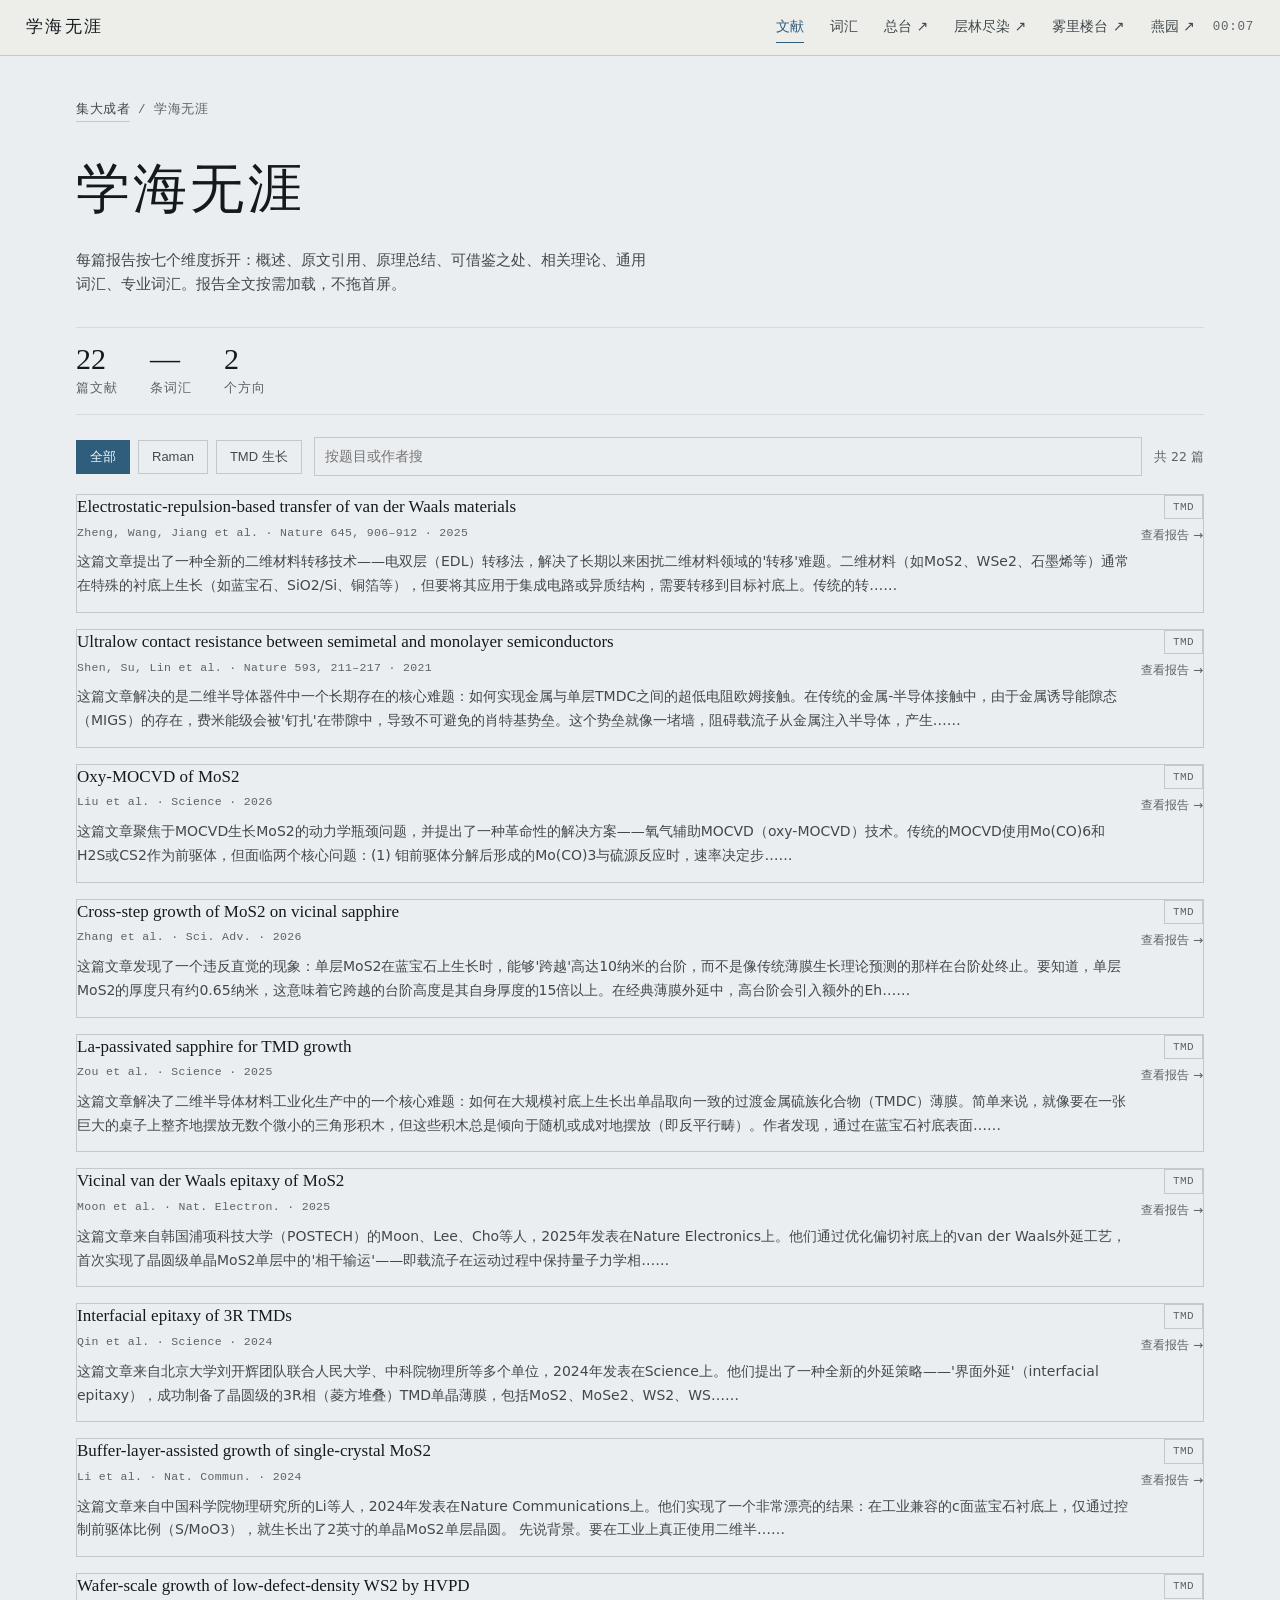
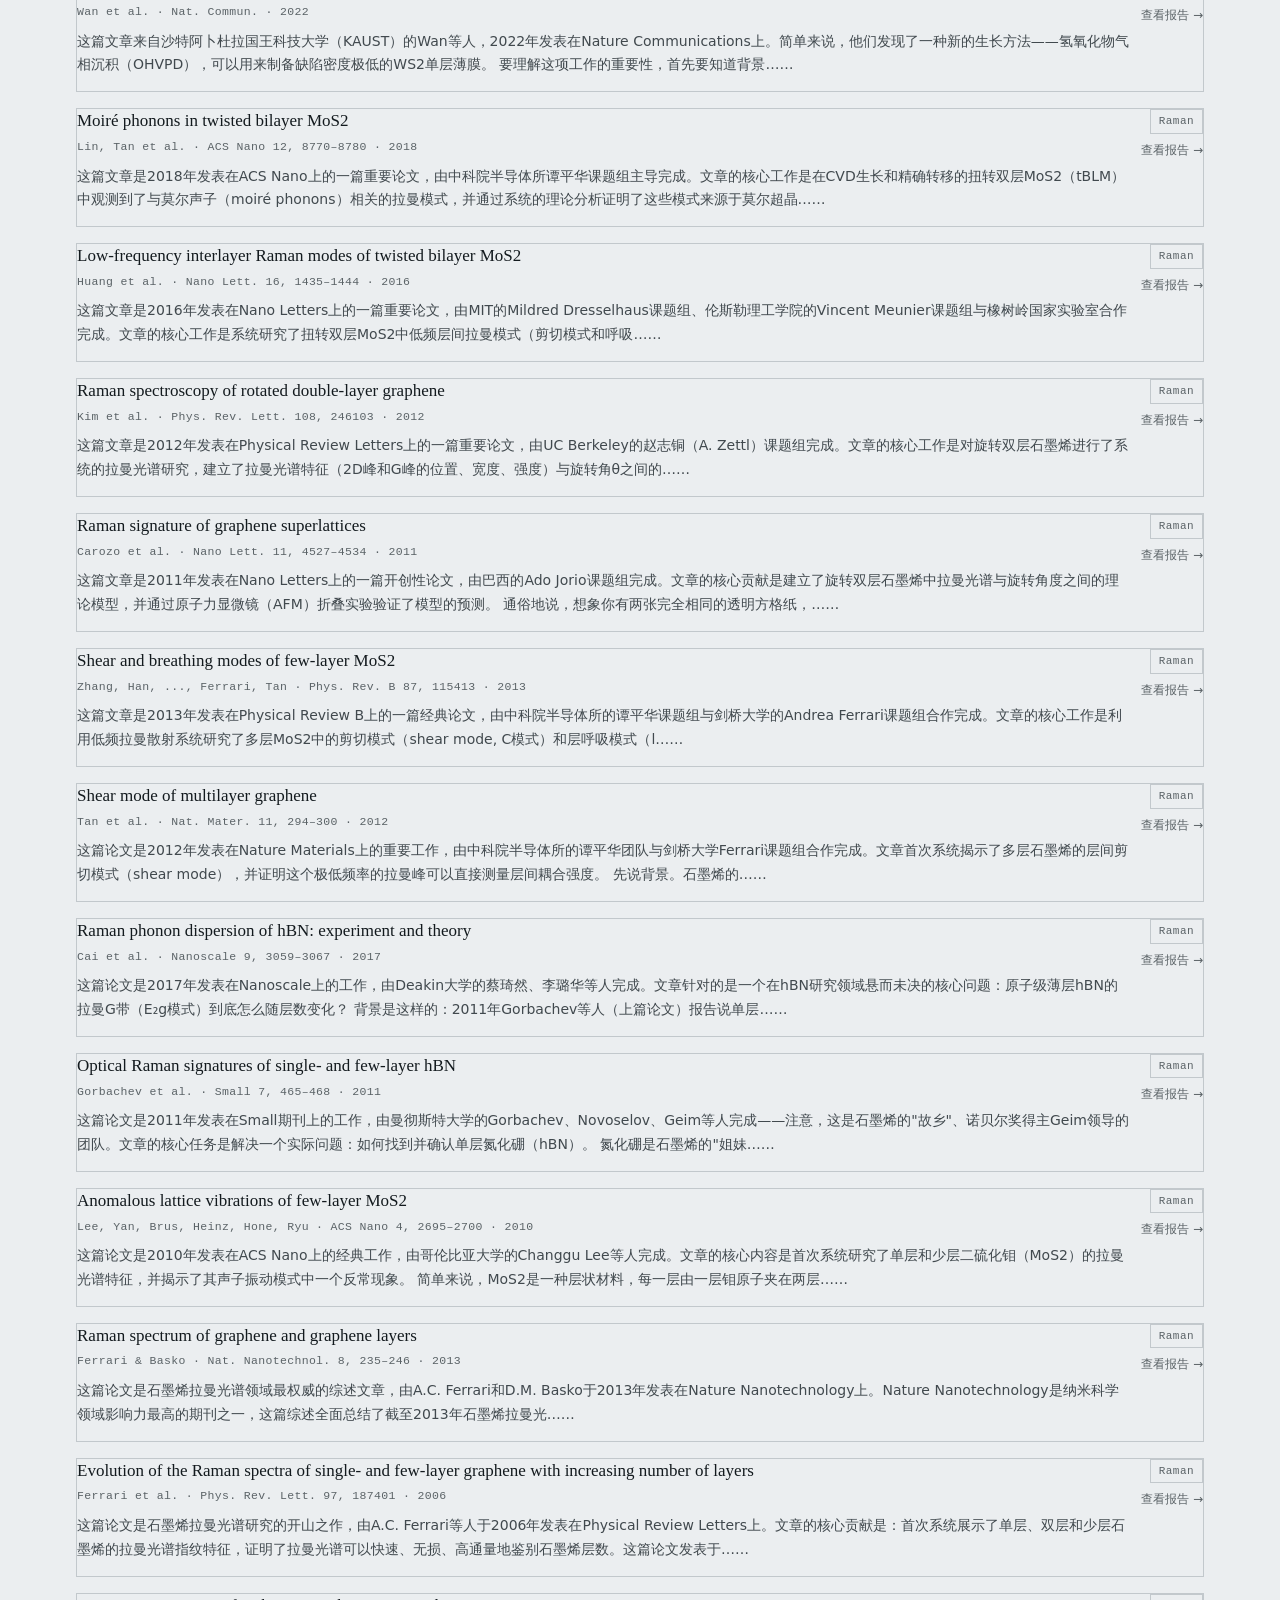
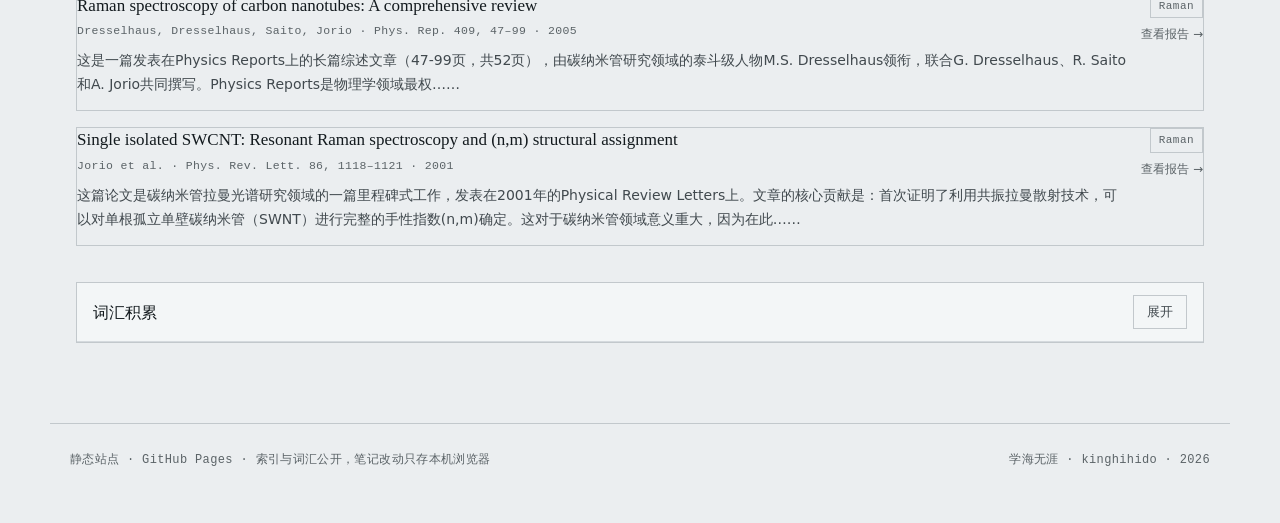
==== commit 19784f1d: "学海无涯导航补全四个兄弟站 文献 / 词汇 / 总台↗ / 层林尽染↗ / 雾里楼台↗ / 燕园↗。 「集大成者」统一改称「总台」，与其他站一致。" ====
--- a/index.html
+++ b/index.html
@@ -15,7 +15,10 @@
   <ul class="nav">
     <li><a href="index.html" aria-current="page">文献</a></li>
     <li><a href="#vocab">词汇</a></li>
-    <li><a href="https://kinghihido.github.io/jidacheng/" target="_blank" rel="noopener">集大成者 &#8599;</a></li>
+    <li><a href="https://kinghihido.github.io/jidacheng/" target="_blank" rel="noopener">总台 &#8599;</a></li>
+    <li><a href="https://kinghihido.github.io/wuli-loutai/" target="_blank" rel="noopener">层林尽染 &#8599;</a></li>
+    <li><a href="https://kinghihido.github.io/wuliloutai-writing/" target="_blank" rel="noopener">雾里楼台 &#8599;</a></li>
+    <li><a href="https://kinghihido.github.io/yanyuan-poi/" target="_blank" rel="noopener">燕园 &#8599;</a></li>
   </ul>
   <span class="topbar-clock" id="navClock">--:--</span>
 </nav>
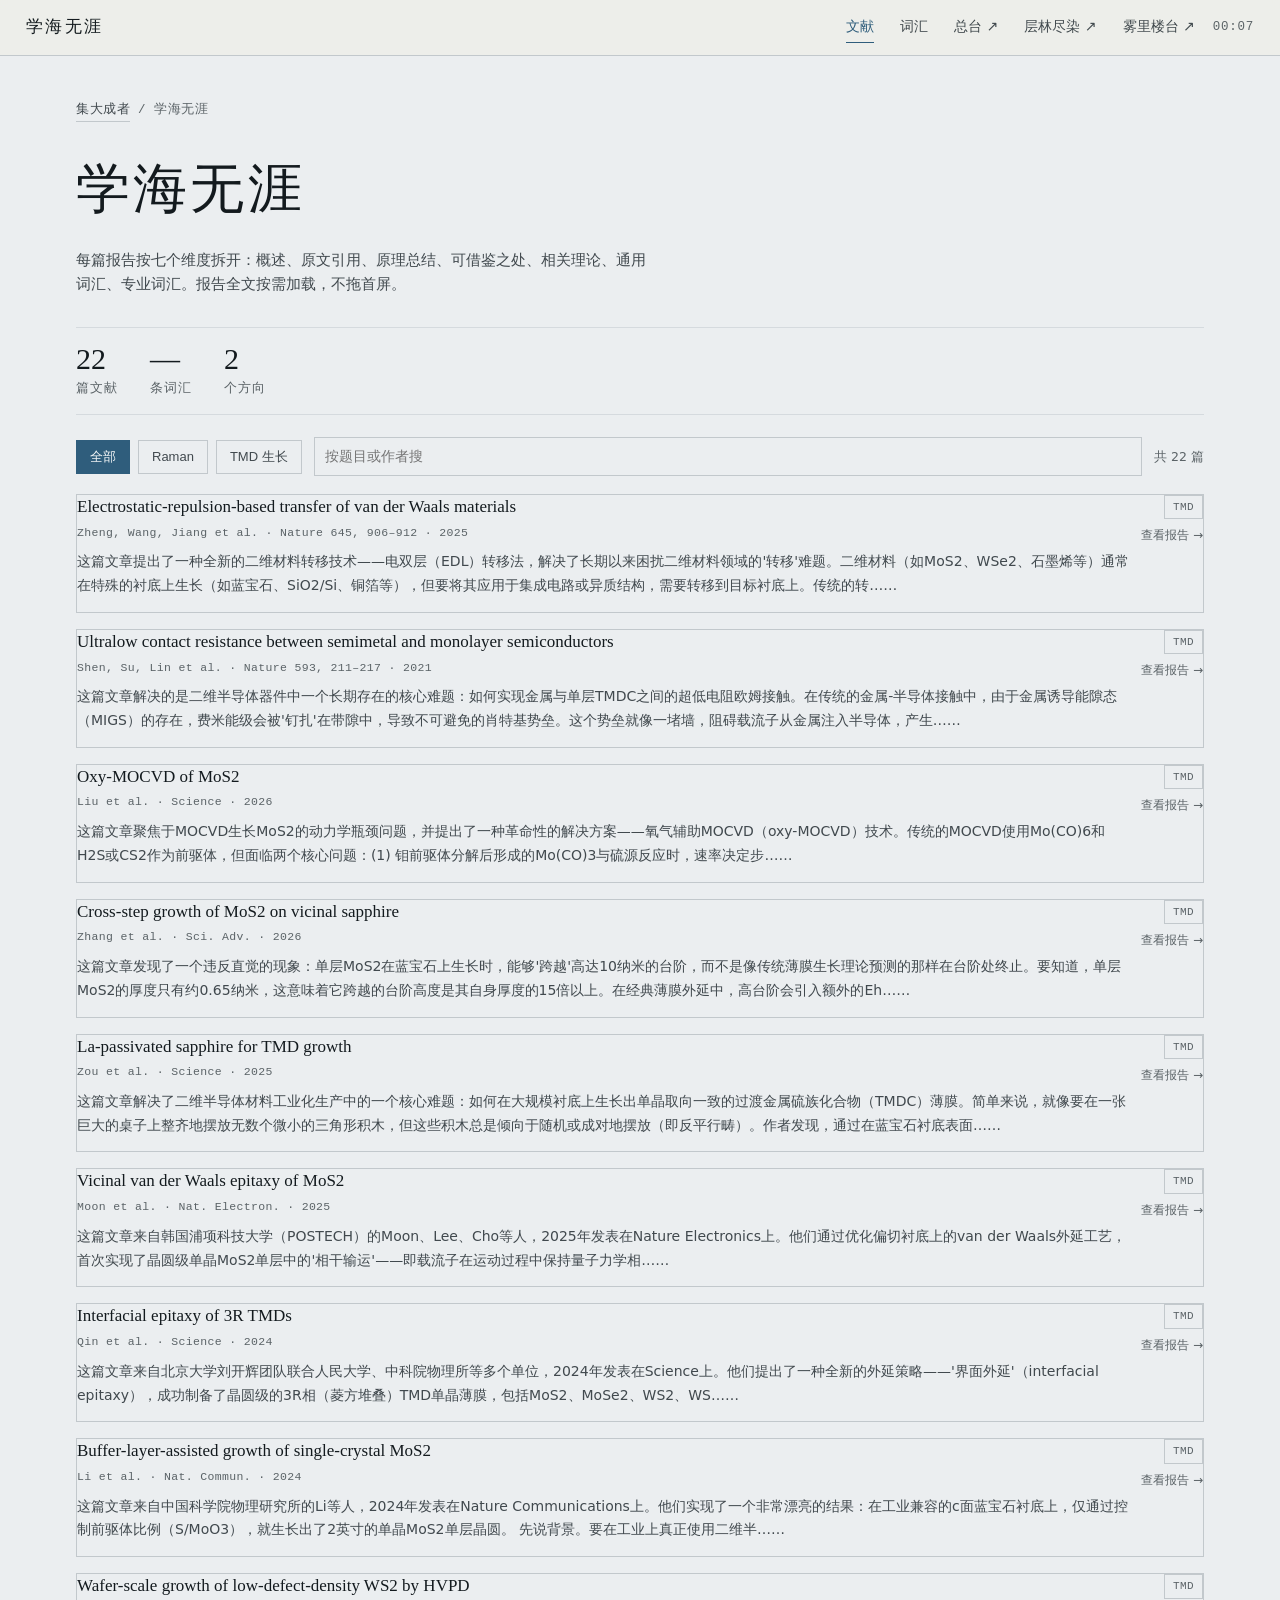
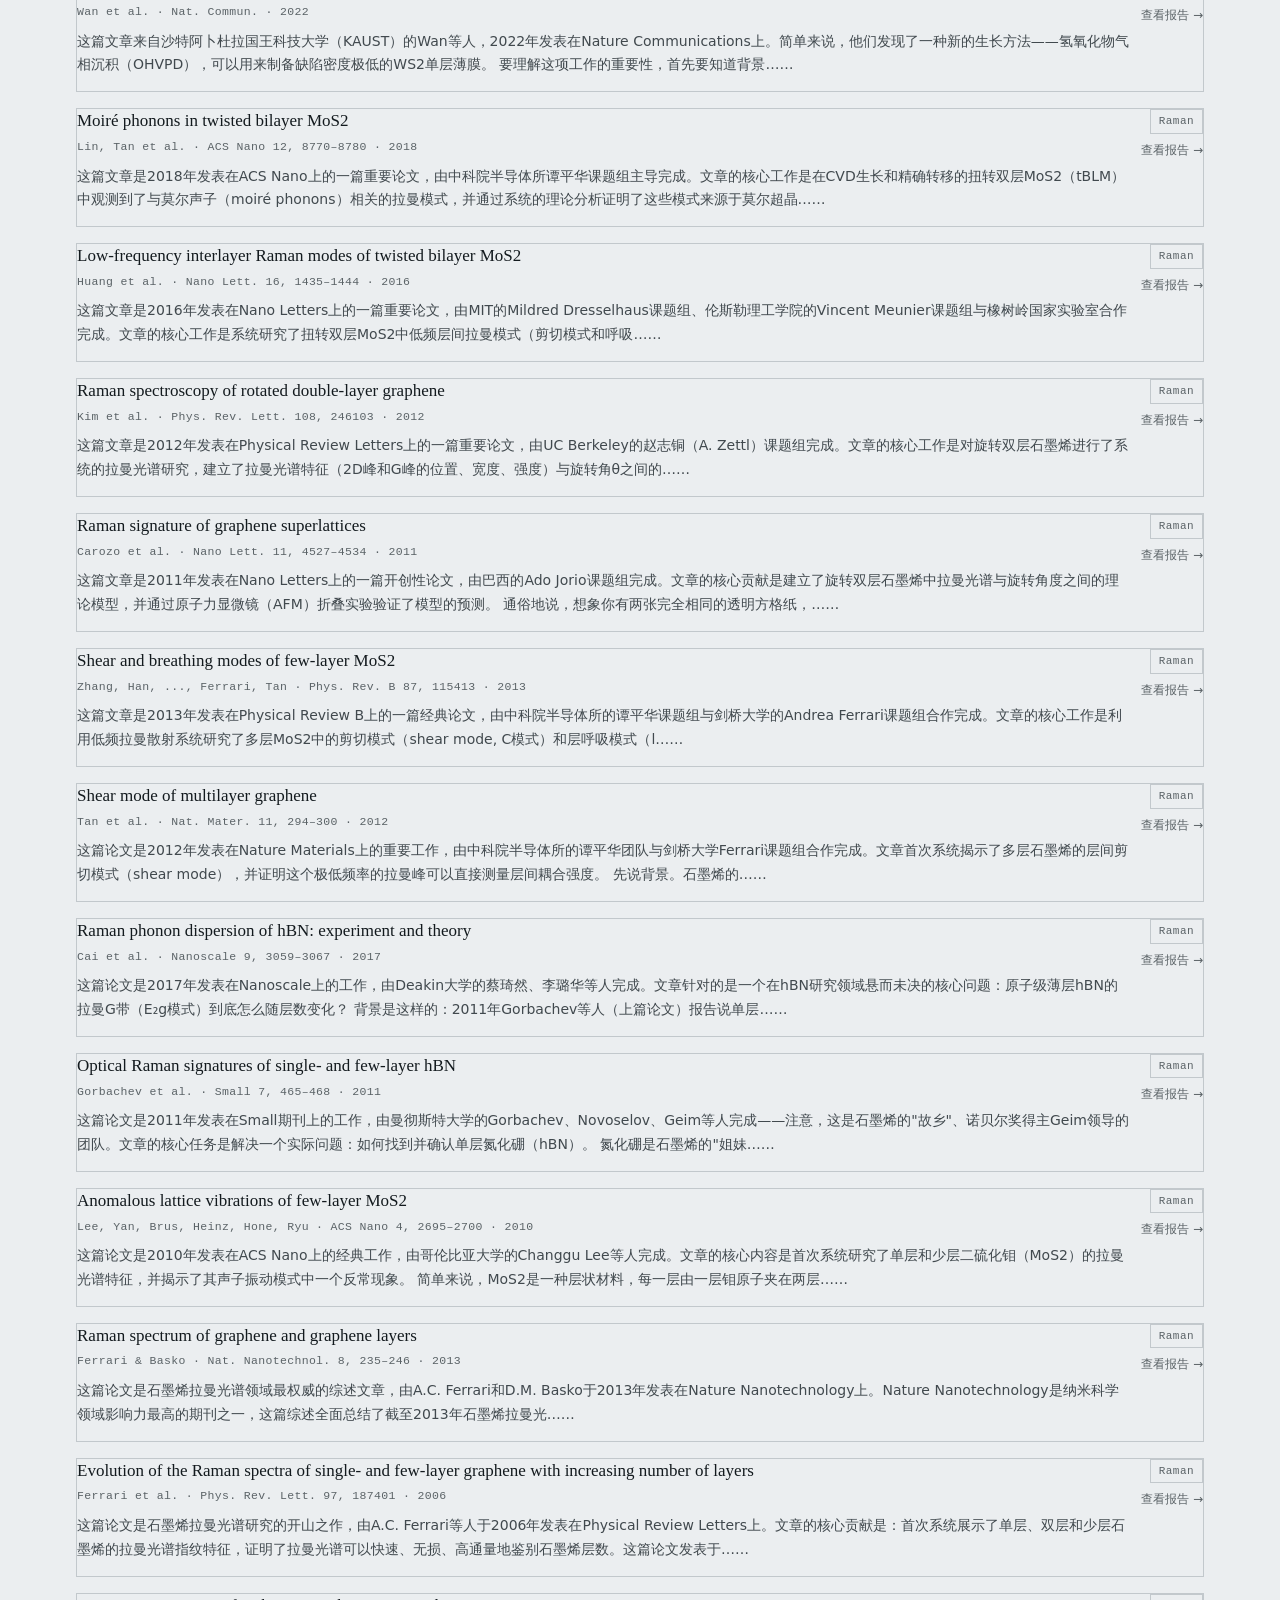
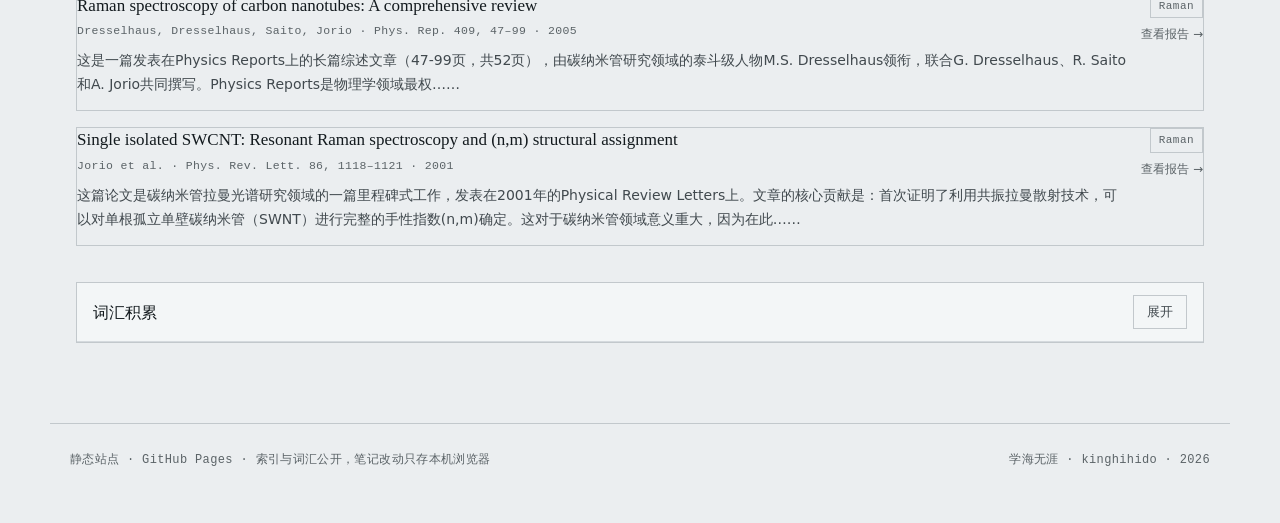
==== commit 3382db20: "导航校准：去掉已归档的燕园入口" ====
--- a/index.html
+++ b/index.html
@@ -1,265 +1,264 @@
-<!DOCTYPE html>
-<html lang="zh-CN">
-<head>
-<meta charset="utf-8">
-<meta name="viewport" content="width=device-width, initial-scale=1">
-<title>学海无涯 · 文献阅读</title>
-<meta name="description" content="材料方向文献精读报告，七个维度拆一篇论文，附通用与专业词汇积累。">
-<link rel="icon" href="data:image/svg+xml,%3Csvg xmlns='http://www.w3.org/2000/svg' viewBox='0 0 32 32'%3E%3Crect width='32' height='32' fill='%232f5d7c'/%3E%3Crect x='8' y='8' width='16' height='16' fill='none' stroke='%23ebeef0' stroke-width='2'/%3E%3Cpath d='M16 8v16' stroke='%23ebeef0' stroke-width='2'/%3E%3C/svg%3E">
-<link rel="stylesheet" href="assets/style.css">
-</head>
-<body>
-
-<nav class="topbar">
-  <a class="brand" href="index.html">学海无涯</a>
-  <ul class="nav">
-    <li><a href="index.html" aria-current="page">文献</a></li>
-    <li><a href="#vocab">词汇</a></li>
-    <li><a href="https://kinghihido.github.io/jidacheng/" target="_blank" rel="noopener">总台 &#8599;</a></li>
-    <li><a href="https://kinghihido.github.io/wuli-loutai/" target="_blank" rel="noopener">层林尽染 &#8599;</a></li>
-    <li><a href="https://kinghihido.github.io/wuliloutai-writing/" target="_blank" rel="noopener">雾里楼台 &#8599;</a></li>
-    <li><a href="https://kinghihido.github.io/yanyuan-poi/" target="_blank" rel="noopener">燕园 &#8599;</a></li>
-  </ul>
-  <span class="topbar-clock" id="navClock">--:--</span>
-</nav>
-
-<main class="page">
-  <p class="crumb"><a href="https://kinghihido.github.io/jidacheng/" target="_blank" rel="noopener">集大成者</a><span>/</span><span>学海无涯</span></p>
-  <h1 class="page-title">学海无涯</h1>
-  <p class="page-desc">每篇报告按七个维度拆开：概述、原文引用、原理总结、可借鉴之处、相关理论、通用词汇、专业词汇。报告全文按需加载，不拖首屏。</p>
-
-  <div class="lit-stats" id="stats">
-    <div class="lit-stat"><span class="lit-stat-num" id="statPapers">—</span><span class="lit-stat-label">篇文献</span></div>
-    <div class="lit-stat"><span class="lit-stat-num" id="statVocab">—</span><span class="lit-stat-label">条词汇</span></div>
-    <div class="lit-stat"><span class="lit-stat-num" id="statTopics">—</span><span class="lit-stat-label">个方向</span></div>
-  </div>
-
-  <div class="lit-toolbar">
-    <div class="chips" id="filters">
-      <button class="chip" type="button" data-f="全部" aria-pressed="true">全部</button>
-      <button class="chip" type="button" data-f="Raman" aria-pressed="false">Raman</button>
-      <button class="chip" type="button" data-f="TMD" aria-pressed="false">TMD 生长</button>
-    </div>
-    <div class="lit-search">
-      <input id="search" type="search" placeholder="按题目或作者搜" aria-label="搜索文献">
-    </div>
-    <span class="hint" id="total">共 0 篇</span>
-  </div>
-
-  <div id="paperList"><p class="hint" style="text-align:center;padding:48px 0">正在取索引……</p></div>
-
-  <section class="vocab-section" id="vocab">
-    <div class="vocab-panel-head">
-      <h3>词汇积累</h3>
-      <button class="chip" type="button" id="vocabToggle" aria-expanded="false">展开</button>
-    </div>
-    <div class="vocab-panel-body" id="vocabBody" hidden>
-      <input id="vocabSearch" type="search" placeholder="搜术语、英文或释义" aria-label="搜索词汇">
-      <div id="vocabList"><p class="hint">展开后加载。</p></div>
-    </div>
-  </section>
-</main>
-
-<footer class="foot">
-  <p>静态站点 · GitHub Pages · 索引与词汇公开，笔记改动只存本机浏览器</p>
-  <p>学海无涯 · kinghihido · 2026</p>
-</footer>
-
-<div class="toast" id="toast" role="status" aria-live="polite"></div>
-
-<script>
-(function () {
-  "use strict";
-
-  /* 本站存储命名空间。旧站（集大成者）用的是 jdc.*，同域下做一次性迁移。 */
-  var KEYS = { index: "lit.index", vocab: "lit.vocab", migrated: "lit.migrated" };
-  var LEGACY = { papers: "jdc.papers", vocab: "jdc.vocab" };
-
-  var state = { papers: [], vocab: [], loaded: false, filter: "全部", query: "", vocabQuery: "" };
-
-  function pad(n) { return n < 10 ? "0" + n : String(n); }
-  function toast(msg) {
-    var el = document.getElementById("toast");
-    el.textContent = msg; el.classList.add("show");
-    clearTimeout(toast._t);
-    toast._t = setTimeout(function () { el.classList.remove("show"); }, 2600);
-  }
-  function store(key, val) { try { localStorage.setItem(key, JSON.stringify(val)); return true; } catch (e) { return false; } }
-  function load(key, fb) { try { var v = JSON.parse(localStorage.getItem(key) || "null"); return v === null ? fb : v; } catch (e) { return fb; } }
-  function esc(s) { var d = document.createElement("div"); d.textContent = s; return d.innerHTML; }
-  function getTag(p) { var id = p.id || ""; return id.indexOf("raman") === 0 ? "Raman" : (id.indexOf("tmd") === 0 ? "TMD" : ""); }
-
-  /* 把旧站的全量数据降级成本站索引（只留元信息），顺带救回词汇 */
-  function migrateFromLegacy() {
-    if (load(KEYS.migrated, false)) return;
-    var old = load(LEGACY.papers, null);
-    if (Array.isArray(old) && old.length) {
-      store(KEYS.index, old.map(function (p) {
-        return {
-          id: p.id, title: p.title, meta: p.meta, status: p.status,
-          createdAt: p.createdAt, updatedAt: p.updatedAt,
-          summary: (p.summary || "").slice(0, 180)
-        };
-      }));
-      /* 旧站的完整正文仍留在原键里，详情页回退时可以读到 */
-      toast("已从集大成者接管 " + old.length + " 篇记录");
-    }
-    var oldVocab = load(LEGACY.vocab, null);
-    if (Array.isArray(oldVocab) && oldVocab.length && !load(KEYS.vocab, null)) {
-      store(KEYS.vocab, oldVocab);
-    }
-    store(KEYS.migrated, true);
-  }
-
-  function renderStats() {
-    document.getElementById("statPapers").textContent = String(state.papers.length || "0");
-    document.getElementById("statVocab").textContent = String(state.vocab.length || "—");
-    var topics = {};
-    state.papers.forEach(function (p) { var t = getTag(p); if (t) topics[t] = 1; });
-    document.getElementById("statTopics").textContent = String(Object.keys(topics).length || "—");
-  }
-
-  function render() {
-    var listEl = document.getElementById("paperList");
-    var filtered = state.papers.filter(function (p) {
-      var tag = getTag(p);
-      var okTag = state.filter === "全部" || tag === state.filter;
-      var q = state.query.toLowerCase();
-      var okQ = !q || (p.title || "").toLowerCase().indexOf(q) > -1 || (p.meta || "").toLowerCase().indexOf(q) > -1;
-      return okTag && okQ;
-    }).sort(function (a, b) { return (b.createdAt || 0) - (a.createdAt || 0); });
-
-    document.getElementById("total").textContent = "共 " + state.papers.length + " 篇";
-    listEl.textContent = "";
-
-    if (!state.loaded) {
-      listEl.innerHTML = '<p class="hint" style="text-align:center;padding:48px 0">正在取索引……</p>';
-      return;
-    }
-    if (!filtered.length) {
-      listEl.innerHTML = '<div class="empty"><strong>没有符合条件的</strong><p>换个关键词试试。</p></div>';
-      return;
-    }
-
-    filtered.forEach(function (paper) {
-      var a = document.createElement("a");
-      a.href = "report.html?id=" + encodeURIComponent(paper.id);
-      a.className = "report-block lit-item";
-
-      var tag = getTag(paper);
-      var preview = (paper.summary || "").replace(/\s+/g, " ").trim();
-      if (preview.length > 140) preview = preview.slice(0, 140) + "……";
-
-      a.innerHTML =
-        '<div class="lit-item-head">' +
-          '<div class="lit-item-main">' +
-            '<h3 class="report-title">' + esc(paper.title || "无题") + '</h3>' +
-            '<div class="report-meta">' + esc(paper.meta || "") + '</div>' +
-            (preview ? '<p class="lit-preview">' + esc(preview) + '</p>' : '') +
-          '</div>' +
-          '<div class="lit-item-side">' +
-            (tag ? '<span class="status-tag">' + esc(tag) + '</span>' : '') +
-            '<span class="lit-item-go">查看报告 &rarr;</span>' +
-          '</div>' +
-        '</div>';
-      listEl.appendChild(a);
-    });
-  }
-
-  function renderVocab() {
-    var listEl = document.getElementById("vocabList");
-    listEl.textContent = "";
-    if (!state.vocab.length) { listEl.innerHTML = '<p class="hint">还没有词汇记录。</p>'; return; }
-    var q = state.vocabQuery.toLowerCase();
-    var filtered = state.vocab.filter(function (v) {
-      if (!q) return true;
-      return (v.term || "").toLowerCase().indexOf(q) > -1 ||
-             (v.english || "").toLowerCase().indexOf(q) > -1 ||
-             (v.definition || "").toLowerCase().indexOf(q) > -1;
-    });
-    if (!filtered.length) { listEl.innerHTML = '<p class="hint">没有找到匹配的词汇</p>'; return; }
-    var table = document.createElement("table");
-    table.className = "vocab-table";
-    table.innerHTML = "<thead><tr><th>术语</th><th>English</th><th>释义</th><th>分类</th></tr></thead>";
-    var tbody = document.createElement("tbody");
-    filtered.forEach(function (v) {
-      var tr = document.createElement("tr");
-      tr.innerHTML = '<td class="vocab-term">' + esc(v.term) + '</td><td class="vocab-en">' + esc(v.english) + '</td><td>' + esc(v.definition) + '</td><td><span class="status-tag">' + esc(v.category || "") + '</span></td>';
-      tbody.appendChild(tr);
-    });
-    table.appendChild(tbody);
-    listEl.appendChild(table);
-  }
-
-  /* 词汇按需加载：只有展开面板才取 vocab.json */
-  function ensureVocab() {
-    if (state.vocab.length) { renderVocab(); return; }
-    var cached = load(KEYS.vocab, null);
-    if (Array.isArray(cached) && cached.length) {
-      state.vocab = cached; renderVocab(); renderStats(); return;
-    }
-    document.getElementById("vocabList").innerHTML = '<p class="hint">正在取词汇表……</p>';
-    fetch("vocab.json").then(function (r) { return r.ok ? r.json() : null; }).then(function (data) {
-      if (Array.isArray(data) && data.length) {
-        state.vocab = data; store(KEYS.vocab, data);
-        renderVocab(); renderStats();
-      } else {
-        document.getElementById("vocabList").innerHTML = '<p class="hint">没有可用的词汇表。</p>';
-      }
-    }).catch(function () {
-      document.getElementById("vocabList").innerHTML = '<p class="hint">词汇表取不到，用 file:// 打开会被浏览器拦住，请起个本地服务。</p>';
-    });
-  }
-
-  document.getElementById("filters").addEventListener("click", function (e) {
-    var btn = e.target.closest(".chip"); if (!btn) return;
-    state.filter = btn.getAttribute("data-f");
-    Array.prototype.forEach.call(this.querySelectorAll(".chip"), function (c) { c.setAttribute("aria-pressed", String(c === btn)); });
-    render();
-  });
-  document.getElementById("search").addEventListener("input", function () { state.query = this.value; render(); });
-  document.getElementById("vocabSearch").addEventListener("input", function () { state.vocabQuery = this.value; renderVocab(); });
-
-  document.getElementById("vocabToggle").addEventListener("click", function () {
-    var body = document.getElementById("vocabBody");
-    var open = body.hasAttribute("hidden");
-    if (open) body.removeAttribute("hidden"); else body.setAttribute("hidden", "");
-    this.setAttribute("aria-expanded", String(open));
-    this.textContent = open ? "收起" : "展开";
-    if (open) ensureVocab();
-  });
-
-  /* 带 #vocab 进来时直接展开 */
-  if (location.hash === "#vocab") {
-    document.getElementById("vocabBody").removeAttribute("hidden");
-    document.getElementById("vocabToggle").setAttribute("aria-expanded", "true");
-    document.getElementById("vocabToggle").textContent = "收起";
-  }
-
-  (function () { var d = new Date(); document.getElementById("navClock").textContent = pad(d.getHours()) + ":" + pad(d.getMinutes()); })();
-
-  migrateFromLegacy();
-  state.papers = load(KEYS.index, []);
-  if (!Array.isArray(state.papers)) state.papers = [];
-  if (state.papers.length) state.loaded = true;
-
-  renderStats();
-  render();
-
-  /* 索引只有 15KB，每次都取，保证加新文献后刷新即可同步 */
-  fetch("papers-index.json").then(function (r) { return r.ok ? r.json() : null; }).then(function (data) {
-    if (Array.isArray(data)) {
-      state.papers = data; state.loaded = true;
-      store(KEYS.index, data);
-      render(); renderStats();
-    }
-  }).catch(function () {
-    if (!state.papers.length) {
-      document.getElementById("paperList").innerHTML =
-        '<div class="empty"><strong>索引没取到</strong><p>用 file:// 直接打开会被浏览器拦住请求，起个本地服务再访问即可。</p></div>';
-    }
-  });
-})();
-</script>
-</body>
-</html>
+<!DOCTYPE html>
+<html lang="zh-CN">
+<head>
+<meta charset="utf-8">
+<meta name="viewport" content="width=device-width, initial-scale=1">
+<title>学海无涯 · 文献阅读</title>
+<meta name="description" content="材料方向文献精读报告，七个维度拆一篇论文，附通用与专业词汇积累。">
+<link rel="icon" href="data:image/svg+xml,%3Csvg xmlns='http://www.w3.org/2000/svg' viewBox='0 0 32 32'%3E%3Crect width='32' height='32' fill='%232f5d7c'/%3E%3Crect x='8' y='8' width='16' height='16' fill='none' stroke='%23ebeef0' stroke-width='2'/%3E%3Cpath d='M16 8v16' stroke='%23ebeef0' stroke-width='2'/%3E%3C/svg%3E">
+<link rel="stylesheet" href="assets/style.css">
+</head>
+<body>
+
+<nav class="topbar">
+  <a class="brand" href="index.html">学海无涯</a>
+  <ul class="nav">
+    <li><a href="index.html" aria-current="page">文献</a></li>
+    <li><a href="#vocab">词汇</a></li>
+    <li><a href="https://kinghihido.github.io/jidacheng/" target="_blank" rel="noopener">总台 &#8599;</a></li>
+    <li><a href="https://kinghihido.github.io/wuli-loutai/" target="_blank" rel="noopener">层林尽染 &#8599;</a></li>
+    <li><a href="https://kinghihido.github.io/wuliloutai-writing/" target="_blank" rel="noopener">雾里楼台 &#8599;</a></li>
+  </ul>
+  <span class="topbar-clock" id="navClock">--:--</span>
+</nav>
+
+<main class="page">
+  <p class="crumb"><a href="https://kinghihido.github.io/jidacheng/" target="_blank" rel="noopener">集大成者</a><span>/</span><span>学海无涯</span></p>
+  <h1 class="page-title">学海无涯</h1>
+  <p class="page-desc">每篇报告按七个维度拆开：概述、原文引用、原理总结、可借鉴之处、相关理论、通用词汇、专业词汇。报告全文按需加载，不拖首屏。</p>
+
+  <div class="lit-stats" id="stats">
+    <div class="lit-stat"><span class="lit-stat-num" id="statPapers">—</span><span class="lit-stat-label">篇文献</span></div>
+    <div class="lit-stat"><span class="lit-stat-num" id="statVocab">—</span><span class="lit-stat-label">条词汇</span></div>
+    <div class="lit-stat"><span class="lit-stat-num" id="statTopics">—</span><span class="lit-stat-label">个方向</span></div>
+  </div>
+
+  <div class="lit-toolbar">
+    <div class="chips" id="filters">
+      <button class="chip" type="button" data-f="全部" aria-pressed="true">全部</button>
+      <button class="chip" type="button" data-f="Raman" aria-pressed="false">Raman</button>
+      <button class="chip" type="button" data-f="TMD" aria-pressed="false">TMD 生长</button>
+    </div>
+    <div class="lit-search">
+      <input id="search" type="search" placeholder="按题目或作者搜" aria-label="搜索文献">
+    </div>
+    <span class="hint" id="total">共 0 篇</span>
+  </div>
+
+  <div id="paperList"><p class="hint" style="text-align:center;padding:48px 0">正在取索引……</p></div>
+
+  <section class="vocab-section" id="vocab">
+    <div class="vocab-panel-head">
+      <h3>词汇积累</h3>
+      <button class="chip" type="button" id="vocabToggle" aria-expanded="false">展开</button>
+    </div>
+    <div class="vocab-panel-body" id="vocabBody" hidden>
+      <input id="vocabSearch" type="search" placeholder="搜术语、英文或释义" aria-label="搜索词汇">
+      <div id="vocabList"><p class="hint">展开后加载。</p></div>
+    </div>
+  </section>
+</main>
+
+<footer class="foot">
+  <p>静态站点 · GitHub Pages · 索引与词汇公开，笔记改动只存本机浏览器</p>
+  <p>学海无涯 · kinghihido · 2026</p>
+</footer>
+
+<div class="toast" id="toast" role="status" aria-live="polite"></div>
+
+<script>
+(function () {
+  "use strict";
+
+  /* 本站存储命名空间。旧站（集大成者）用的是 jdc.*，同域下做一次性迁移。 */
+  var KEYS = { index: "lit.index", vocab: "lit.vocab", migrated: "lit.migrated" };
+  var LEGACY = { papers: "jdc.papers", vocab: "jdc.vocab" };
+
+  var state = { papers: [], vocab: [], loaded: false, filter: "全部", query: "", vocabQuery: "" };
+
+  function pad(n) { return n < 10 ? "0" + n : String(n); }
+  function toast(msg) {
+    var el = document.getElementById("toast");
+    el.textContent = msg; el.classList.add("show");
+    clearTimeout(toast._t);
+    toast._t = setTimeout(function () { el.classList.remove("show"); }, 2600);
+  }
+  function store(key, val) { try { localStorage.setItem(key, JSON.stringify(val)); return true; } catch (e) { return false; } }
+  function load(key, fb) { try { var v = JSON.parse(localStorage.getItem(key) || "null"); return v === null ? fb : v; } catch (e) { return fb; } }
+  function esc(s) { var d = document.createElement("div"); d.textContent = s; return d.innerHTML; }
+  function getTag(p) { var id = p.id || ""; return id.indexOf("raman") === 0 ? "Raman" : (id.indexOf("tmd") === 0 ? "TMD" : ""); }
+
+  /* 把旧站的全量数据降级成本站索引（只留元信息），顺带救回词汇 */
+  function migrateFromLegacy() {
+    if (load(KEYS.migrated, false)) return;
+    var old = load(LEGACY.papers, null);
+    if (Array.isArray(old) && old.length) {
+      store(KEYS.index, old.map(function (p) {
+        return {
+          id: p.id, title: p.title, meta: p.meta, status: p.status,
+          createdAt: p.createdAt, updatedAt: p.updatedAt,
+          summary: (p.summary || "").slice(0, 180)
+        };
+      }));
+      /* 旧站的完整正文仍留在原键里，详情页回退时可以读到 */
+      toast("已从集大成者接管 " + old.length + " 篇记录");
+    }
+    var oldVocab = load(LEGACY.vocab, null);
+    if (Array.isArray(oldVocab) && oldVocab.length && !load(KEYS.vocab, null)) {
+      store(KEYS.vocab, oldVocab);
+    }
+    store(KEYS.migrated, true);
+  }
+
+  function renderStats() {
+    document.getElementById("statPapers").textContent = String(state.papers.length || "0");
+    document.getElementById("statVocab").textContent = String(state.vocab.length || "—");
+    var topics = {};
+    state.papers.forEach(function (p) { var t = getTag(p); if (t) topics[t] = 1; });
+    document.getElementById("statTopics").textContent = String(Object.keys(topics).length || "—");
+  }
+
+  function render() {
+    var listEl = document.getElementById("paperList");
+    var filtered = state.papers.filter(function (p) {
+      var tag = getTag(p);
+      var okTag = state.filter === "全部" || tag === state.filter;
+      var q = state.query.toLowerCase();
+      var okQ = !q || (p.title || "").toLowerCase().indexOf(q) > -1 || (p.meta || "").toLowerCase().indexOf(q) > -1;
+      return okTag && okQ;
+    }).sort(function (a, b) { return (b.createdAt || 0) - (a.createdAt || 0); });
+
+    document.getElementById("total").textContent = "共 " + state.papers.length + " 篇";
+    listEl.textContent = "";
+
+    if (!state.loaded) {
+      listEl.innerHTML = '<p class="hint" style="text-align:center;padding:48px 0">正在取索引……</p>';
+      return;
+    }
+    if (!filtered.length) {
+      listEl.innerHTML = '<div class="empty"><strong>没有符合条件的</strong><p>换个关键词试试。</p></div>';
+      return;
+    }
+
+    filtered.forEach(function (paper) {
+      var a = document.createElement("a");
+      a.href = "report.html?id=" + encodeURIComponent(paper.id);
+      a.className = "report-block lit-item";
+
+      var tag = getTag(paper);
+      var preview = (paper.summary || "").replace(/\s+/g, " ").trim();
+      if (preview.length > 140) preview = preview.slice(0, 140) + "……";
+
+      a.innerHTML =
+        '<div class="lit-item-head">' +
+          '<div class="lit-item-main">' +
+            '<h3 class="report-title">' + esc(paper.title || "无题") + '</h3>' +
+            '<div class="report-meta">' + esc(paper.meta || "") + '</div>' +
+            (preview ? '<p class="lit-preview">' + esc(preview) + '</p>' : '') +
+          '</div>' +
+          '<div class="lit-item-side">' +
+            (tag ? '<span class="status-tag">' + esc(tag) + '</span>' : '') +
+            '<span class="lit-item-go">查看报告 &rarr;</span>' +
+          '</div>' +
+        '</div>';
+      listEl.appendChild(a);
+    });
+  }
+
+  function renderVocab() {
+    var listEl = document.getElementById("vocabList");
+    listEl.textContent = "";
+    if (!state.vocab.length) { listEl.innerHTML = '<p class="hint">还没有词汇记录。</p>'; return; }
+    var q = state.vocabQuery.toLowerCase();
+    var filtered = state.vocab.filter(function (v) {
+      if (!q) return true;
+      return (v.term || "").toLowerCase().indexOf(q) > -1 ||
+             (v.english || "").toLowerCase().indexOf(q) > -1 ||
+             (v.definition || "").toLowerCase().indexOf(q) > -1;
+    });
+    if (!filtered.length) { listEl.innerHTML = '<p class="hint">没有找到匹配的词汇</p>'; return; }
+    var table = document.createElement("table");
+    table.className = "vocab-table";
+    table.innerHTML = "<thead><tr><th>术语</th><th>English</th><th>释义</th><th>分类</th></tr></thead>";
+    var tbody = document.createElement("tbody");
+    filtered.forEach(function (v) {
+      var tr = document.createElement("tr");
+      tr.innerHTML = '<td class="vocab-term">' + esc(v.term) + '</td><td class="vocab-en">' + esc(v.english) + '</td><td>' + esc(v.definition) + '</td><td><span class="status-tag">' + esc(v.category || "") + '</span></td>';
+      tbody.appendChild(tr);
+    });
+    table.appendChild(tbody);
+    listEl.appendChild(table);
+  }
+
+  /* 词汇按需加载：只有展开面板才取 vocab.json */
+  function ensureVocab() {
+    if (state.vocab.length) { renderVocab(); return; }
+    var cached = load(KEYS.vocab, null);
+    if (Array.isArray(cached) && cached.length) {
+      state.vocab = cached; renderVocab(); renderStats(); return;
+    }
+    document.getElementById("vocabList").innerHTML = '<p class="hint">正在取词汇表……</p>';
+    fetch("vocab.json").then(function (r) { return r.ok ? r.json() : null; }).then(function (data) {
+      if (Array.isArray(data) && data.length) {
+        state.vocab = data; store(KEYS.vocab, data);
+        renderVocab(); renderStats();
+      } else {
+        document.getElementById("vocabList").innerHTML = '<p class="hint">没有可用的词汇表。</p>';
+      }
+    }).catch(function () {
+      document.getElementById("vocabList").innerHTML = '<p class="hint">词汇表取不到，用 file:// 打开会被浏览器拦住，请起个本地服务。</p>';
+    });
+  }
+
+  document.getElementById("filters").addEventListener("click", function (e) {
+    var btn = e.target.closest(".chip"); if (!btn) return;
+    state.filter = btn.getAttribute("data-f");
+    Array.prototype.forEach.call(this.querySelectorAll(".chip"), function (c) { c.setAttribute("aria-pressed", String(c === btn)); });
+    render();
+  });
+  document.getElementById("search").addEventListener("input", function () { state.query = this.value; render(); });
+  document.getElementById("vocabSearch").addEventListener("input", function () { state.vocabQuery = this.value; renderVocab(); });
+
+  document.getElementById("vocabToggle").addEventListener("click", function () {
+    var body = document.getElementById("vocabBody");
+    var open = body.hasAttribute("hidden");
+    if (open) body.removeAttribute("hidden"); else body.setAttribute("hidden", "");
+    this.setAttribute("aria-expanded", String(open));
+    this.textContent = open ? "收起" : "展开";
+    if (open) ensureVocab();
+  });
+
+  /* 带 #vocab 进来时直接展开 */
+  if (location.hash === "#vocab") {
+    document.getElementById("vocabBody").removeAttribute("hidden");
+    document.getElementById("vocabToggle").setAttribute("aria-expanded", "true");
+    document.getElementById("vocabToggle").textContent = "收起";
+  }
+
+  (function () { var d = new Date(); document.getElementById("navClock").textContent = pad(d.getHours()) + ":" + pad(d.getMinutes()); })();
+
+  migrateFromLegacy();
+  state.papers = load(KEYS.index, []);
+  if (!Array.isArray(state.papers)) state.papers = [];
+  if (state.papers.length) state.loaded = true;
+
+  renderStats();
+  render();
+
+  /* 索引只有 15KB，每次都取，保证加新文献后刷新即可同步 */
+  fetch("papers-index.json").then(function (r) { return r.ok ? r.json() : null; }).then(function (data) {
+    if (Array.isArray(data)) {
+      state.papers = data; state.loaded = true;
+      store(KEYS.index, data);
+      render(); renderStats();
+    }
+  }).catch(function () {
+    if (!state.papers.length) {
+      document.getElementById("paperList").innerHTML =
+        '<div class="empty"><strong>索引没取到</strong><p>用 file:// 直接打开会被浏览器拦住请求，起个本地服务再访问即可。</p></div>';
+    }
+  });
+})();
+</script>
+</body>
+</html>
